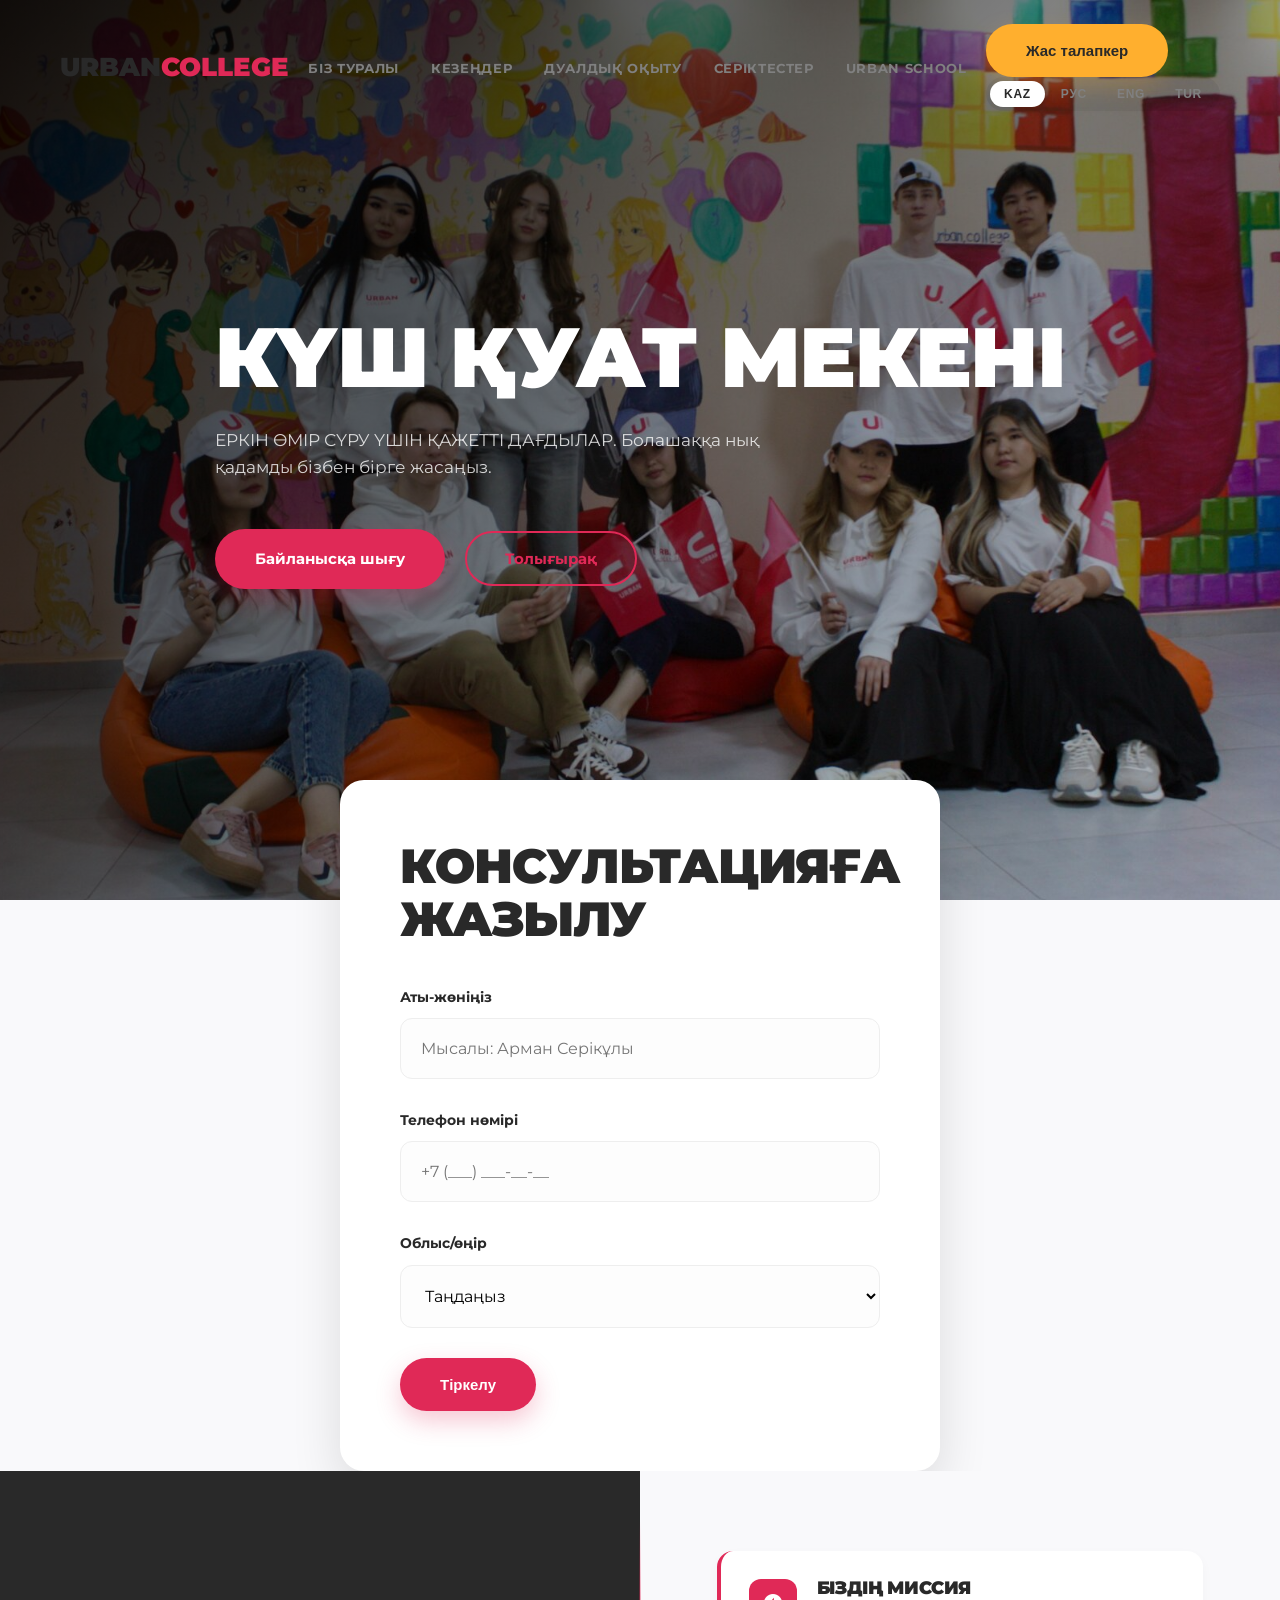
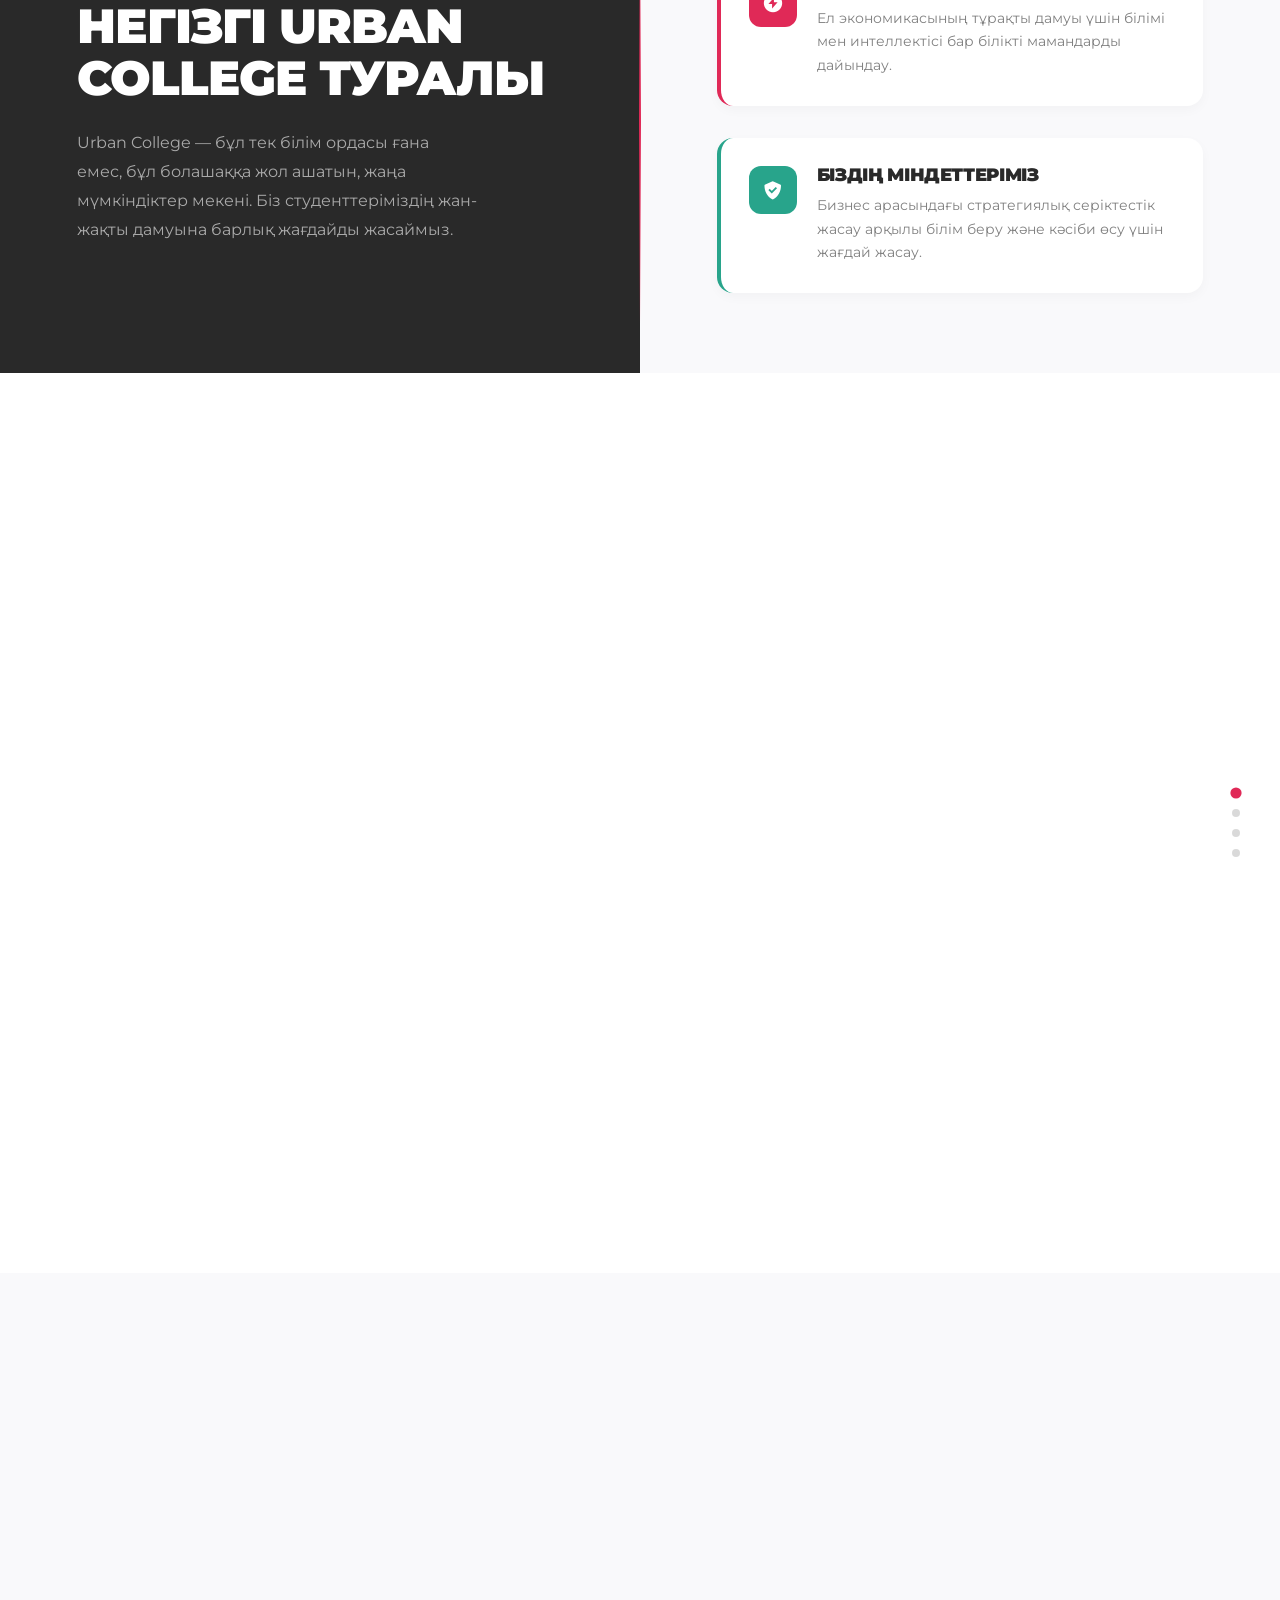
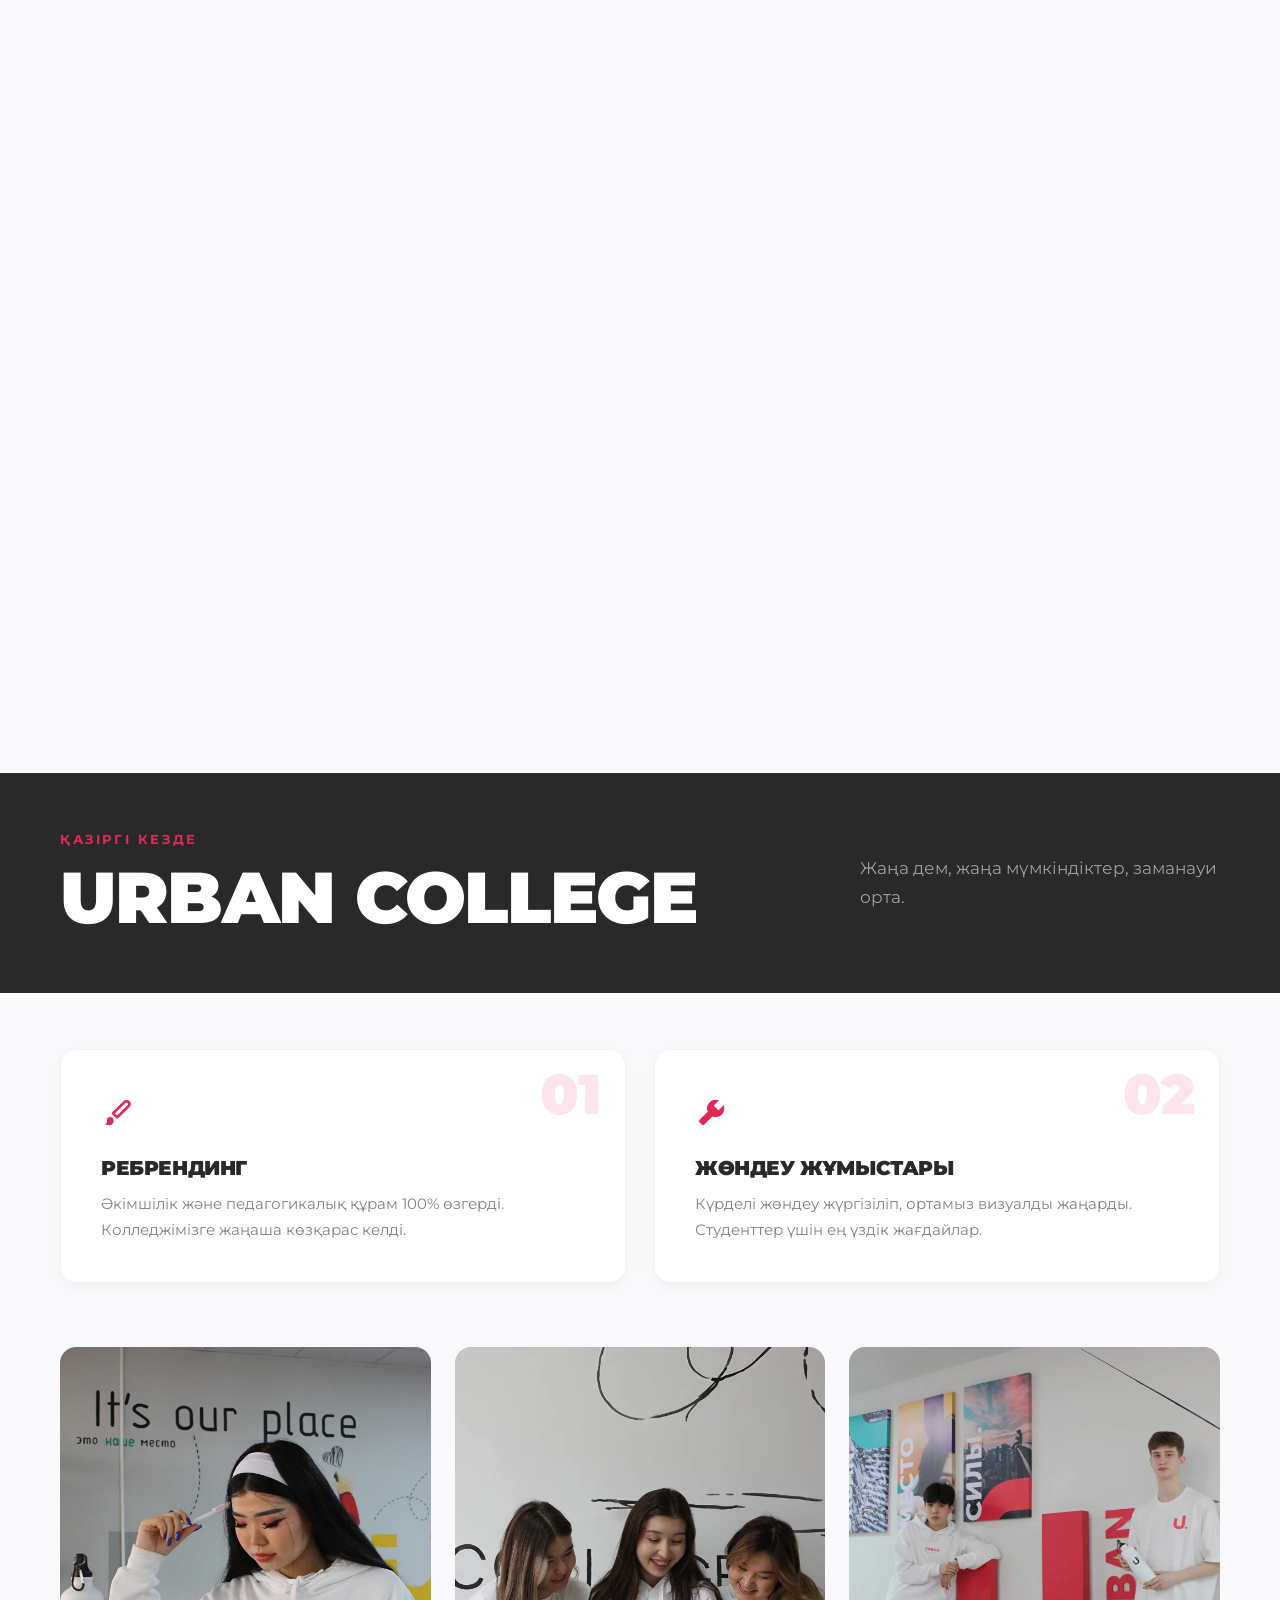
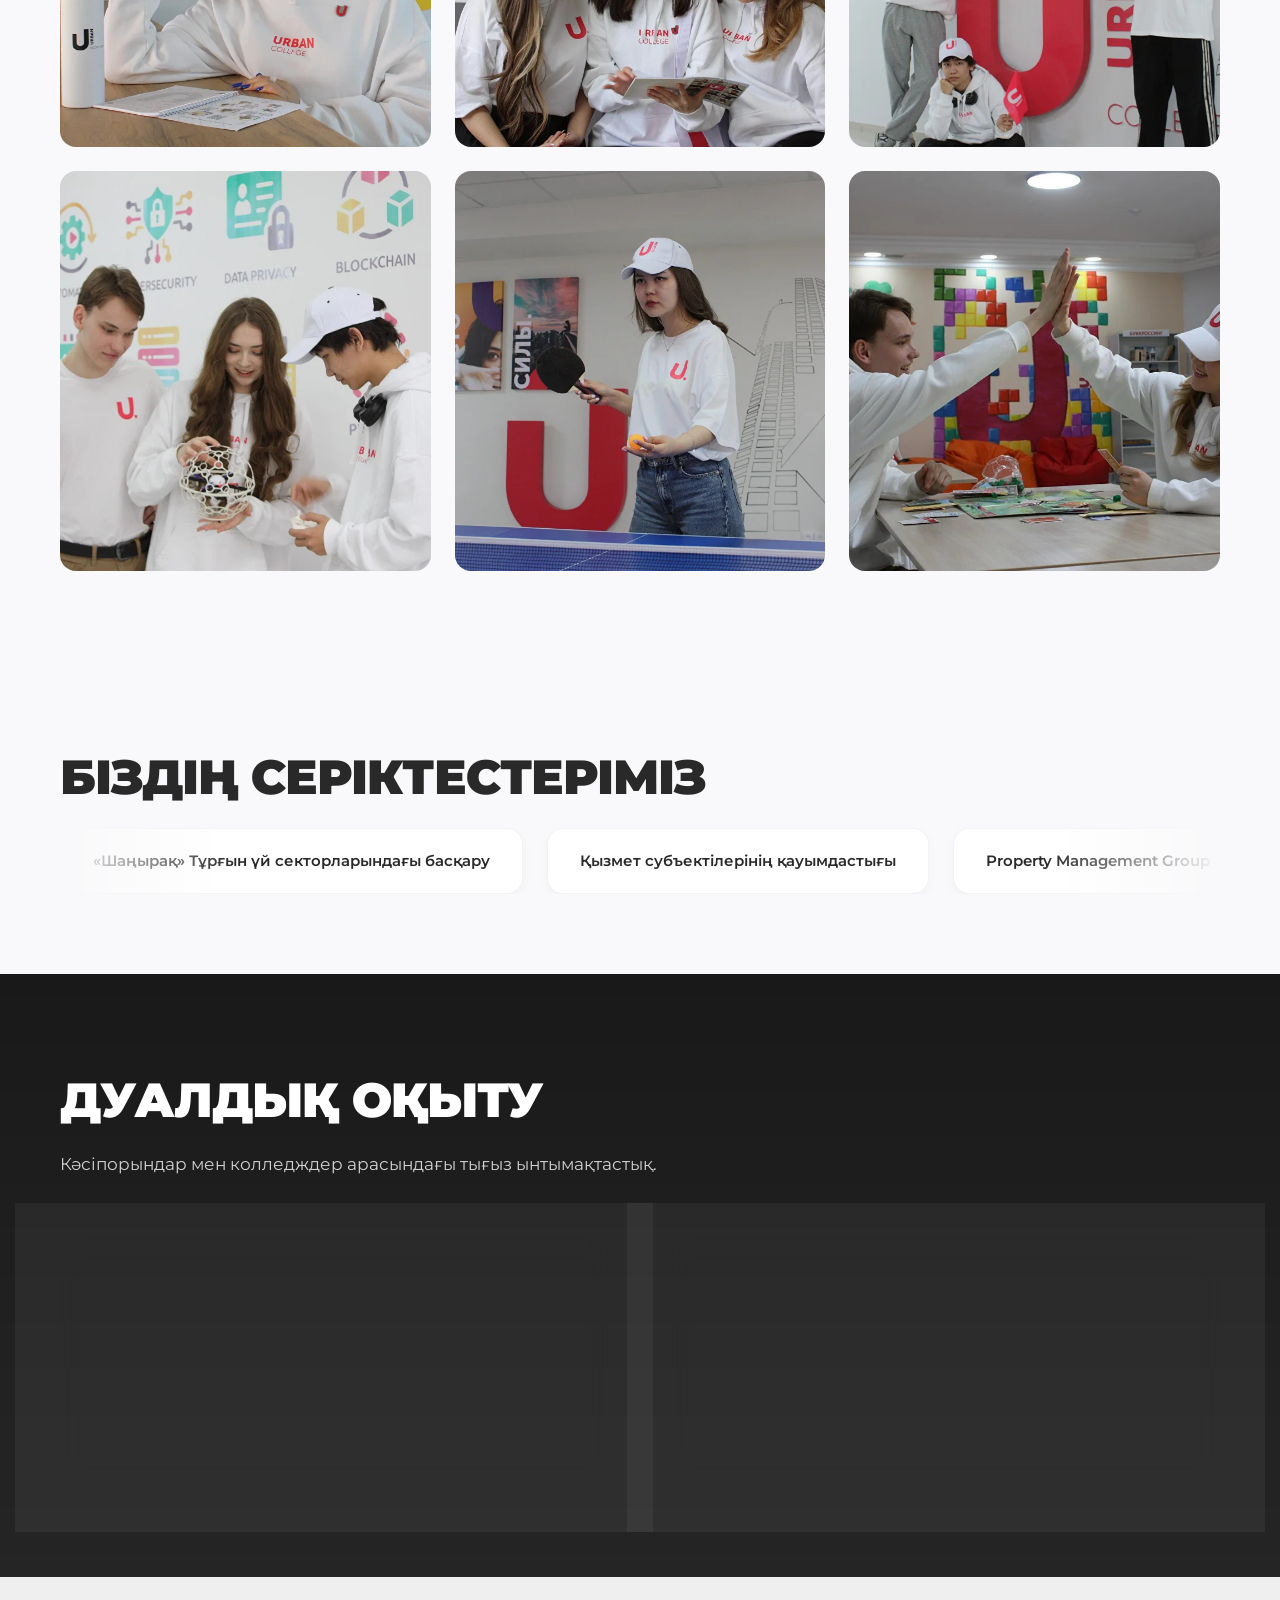
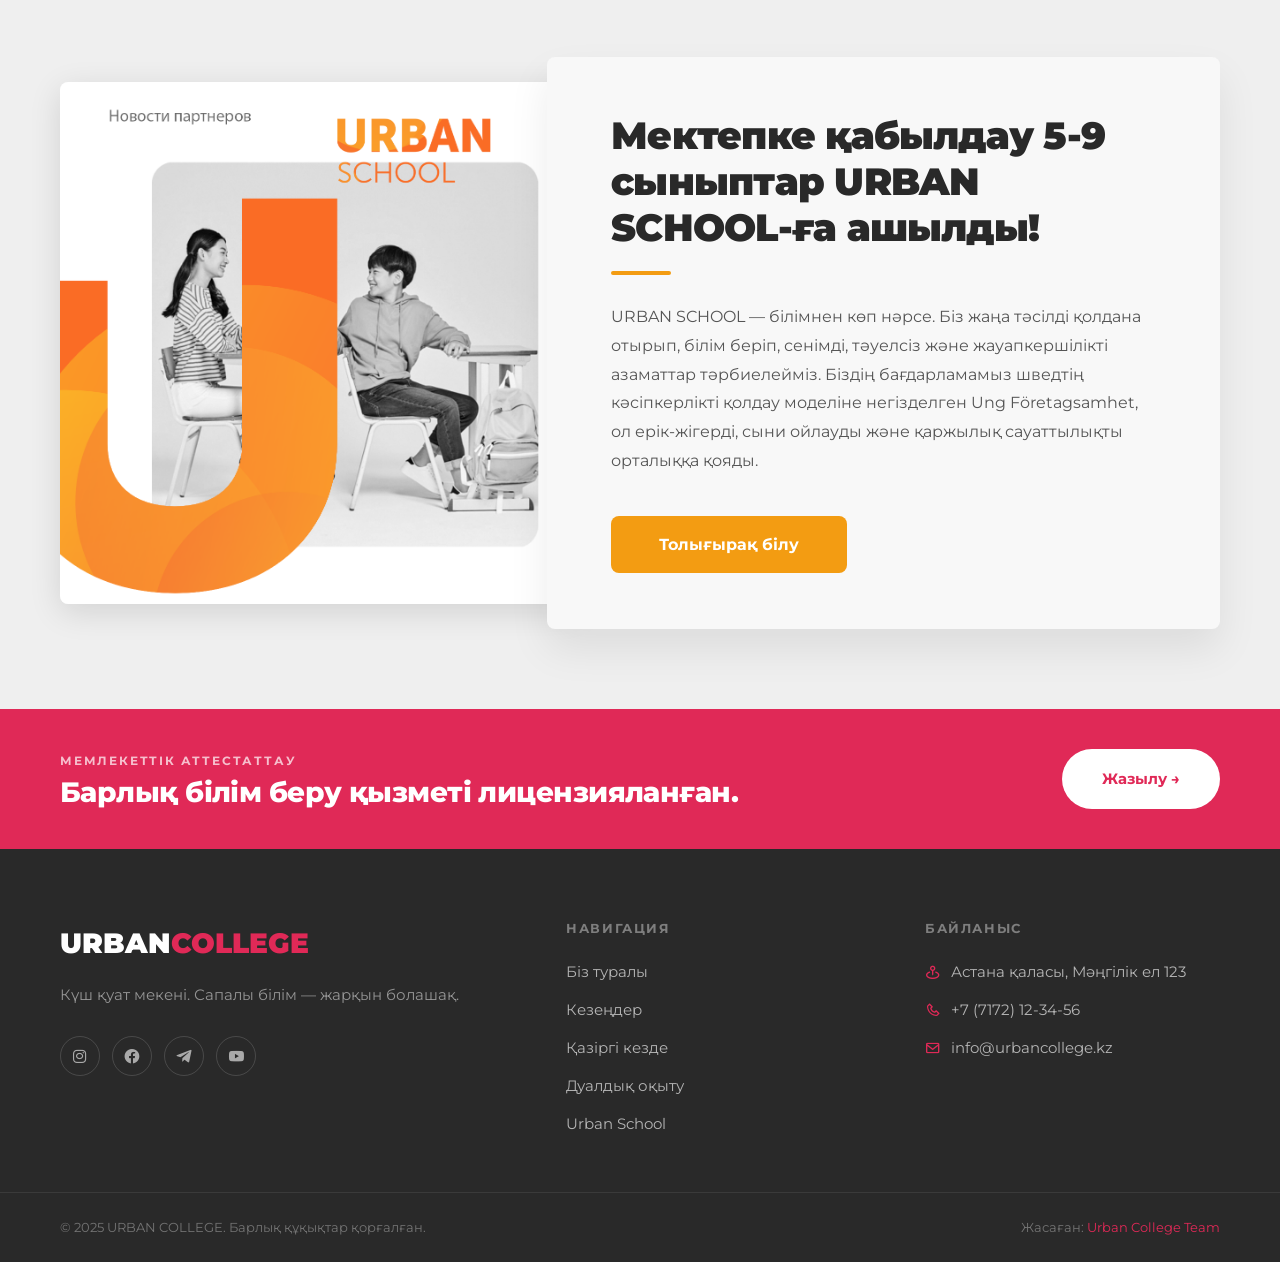
==== index.html @ 9a860857 "SEO проекта настроен" ====
<!DOCTYPE html>
<html lang="kk" prefix="og: https://ogp.me/ns#">

<head>
    <meta charset="UTF-8">
    <meta name="viewport" content="width=device-width, initial-scale=1.0">

    <!-- ═══ Primary SEO ═══ -->
    <title>Urban College Астана | Кәсіби Білім — КҮШ ҚУАТ МЕКЕНІ</title>
    <meta name="description"
        content="Urban College — Астанадағы үздік кәсіптік колледж. Дуалдық оқыту, халықаралық серіктестер, URBAN SCHOOL. Болашаққа нық қадам бізбен бірге. Тегін консультация!">
    <meta name="keywords"
        content="Urban College, Астана колледж, кәсіптік білім, дуалдық оқыту, Urban School, колледж Астана, колледж Казахстан, профессиональное образование">
    <meta name="author" content="Urban College">
    <meta name="robots" content="index, follow, max-image-preview:large, max-snippet:-1, max-video-preview:-1">
    <meta name="theme-color" content="#E12553">

    <!-- ═══ Canonical & Hreflang ═══ -->
    <link rel="canonical" href="https://www.urban.edu.kz/">
    <link rel="alternate" hreflang="kk" href="https://www.urban.edu.kz/">
    <link rel="alternate" hreflang="ru" href="https://www.urban.edu.kz/?lang=ru">
    <link rel="alternate" hreflang="en" href="https://www.urban.edu.kz/?lang=en">
    <link rel="alternate" hreflang="tr" href="https://www.urban.edu.kz/?lang=tr">
    <link rel="alternate" hreflang="x-default" href="https://www.urban.edu.kz/">

    <!-- ═══ Open Graph (Facebook, Telegram, WhatsApp) ═══ -->
    <meta property="og:type" content="website">
    <meta property="og:url" content="https://www.urban.edu.kz/">
    <meta property="og:title" content="Urban College Астана | Кәсіби Білім — КҮШ ҚУАТ МЕКЕНІ">
    <meta property="og:description"
        content="Астанадағы үздік кәсіптік колледж. Дуалдық оқыту, халықаралық серіктестер, URBAN SCHOOL. Болашаққа нық қадам бізбен бірге!">
    <meta property="og:image" content="https://www.urban.edu.kz/assets/images/og-cover.jpg">
    <meta property="og:image:width" content="1200">
    <meta property="og:image:height" content="630">
    <meta property="og:image:alt" content="Urban College — КҮШ ҚУАТ МЕКЕНІ">
    <meta property="og:locale" content="kk_KZ">
    <meta property="og:locale:alternate" content="ru_RU">
    <meta property="og:locale:alternate" content="en_US">
    <meta property="og:site_name" content="Urban College">

    <!-- ═══ Twitter Card ═══ -->
    <meta name="twitter:card" content="summary_large_image">
    <meta name="twitter:title" content="Urban College Астана | Кәсіби Білім">
    <meta name="twitter:description" content="Астанадағы үздік кәсіптік колледж. Тегін консультация!">
    <meta name="twitter:image" content="https://www.urban.edu.kz/assets/images/og-cover.jpg">

    <!-- ═══ JSON-LD Structured Data ═══ -->
    <script type="application/ld+json">
    {
      "@context": "https://schema.org",
      "@type": "CollegeOrUniversity",
      "name": "Urban College",
      "alternateName": "Урбан Колледж",
      "url": "https://www.urban.edu.kz/",
      "logo": "https://www.urban.edu.kz/assets/images/avatar_02.png",
      "image": "https://www.urban.edu.kz/assets/images/og-cover.jpg",
      "description": "Urban College — Астанадағы үздік кәсіптік колледж. Дуалдық оқыту, халықаралық серіктестер, URBAN SCHOOL бағдарламасы.",
      "foundingDate": "2005",
      "address": {
        "@type": "PostalAddress",
        "streetAddress": "Мәңгілік ел 123",
        "addressLocality": "Астана",
        "addressCountry": "KZ"
      },
      "contactPoint": {
        "@type": "ContactPoint",
        "telephone": "+7-7172-12-34-56",
        "contactType": "admissions",
        "availableLanguage": ["Kazakh", "Russian", "English"]
      },
      "sameAs": [
        "https://www.instagram.com/urbancollege",
        "https://www.facebook.com/urbancollege",
        "https://t.me/urbancollege"
      ],
      "hasOfferCatalog": {
        "@type": "OfferCatalog",
        "name": "Оқу бағдарламалары",
        "itemListElement": [
          {
            "@type": "Offer",
            "itemOffered": {
              "@type": "Course",
              "name": "Дуалдық оқыту",
              "description": "Кәсіпорындармен тікелей серіктестік арқылы кәсіби даярлық"
            }
          },
          {
            "@type": "Offer",
            "itemOffered": {
              "@type": "Course",
              "name": "URBAN SCHOOL",
              "description": "5-9 сыныптарға арналған инновациялық мектеп бағдарламасы"
            }
          }
        ]
      }
    }
    </script>

    <!-- ═══ Assets ═══ -->
    <link rel="stylesheet" href="style.css">
    <link rel="icon" type="image/png" sizes="32x32" href="assets/images/avatar_02.png">
    <link rel="apple-touch-icon" href="assets/images/avatar_02.png">
    <link href='https://unpkg.com/boxicons@2.1.4/css/boxicons.min.css' rel='stylesheet'>
</head>

<body>
    <header class="header">
        <div class="container header-container">
            <div class="logo">
                <a href="#" class="logo-text">URBAN<span>COLLEGE</span></a>
            </div>
            <nav class="nav">
                <ul class="nav-list">
                    <li><a href="#about" data-i18n="nav.about">Біз туралы</a></li>
                    <li><a href="#timeline" data-i18n="nav.timeline">Кезеңдер</a></li>
                    <li><a href="#dual" data-i18n="nav.dual">Дуалдық оқыту</a></li>
                    <li><a href="#partners" data-i18n="nav.partners">Серіктестер</a></li>
                    <li><a href="#school" data-i18n="nav.school">Urban School</a></li>
                </ul>
            </nav>
            <div class="header-actions">
                <button class="btn-yellow d-desktop" data-i18n="nav.cta">Жас талапкер</button>
                <div class="lang-pill d-desktop">
                    <button class="lang-pill-btn active">KAZ</button>
                    <button class="lang-pill-btn">РУС</button>
                    <button class="lang-pill-btn">ENG</button>
                    <button class="lang-pill-btn">TUR</button>
                </div>
                <button class="mobile-menu-btn" id="mobile-menu-btn" aria-label="Menu">
                    <i class='bx bx-menu-alt-right'></i>
                </button>
            </div>
        </div>
        <!-- Mobile Menu Overlay -->
        <div class="mobile-menu" id="mobile-menu">
            <button class="mobile-menu-close" id="mobile-menu-close">
                <i class='bx bx-x'></i>
            </button>
            <nav class="mobile-nav">
                <ul class="mobile-nav-list">
                    <li><a href="#about" data-i18n="nav.about">Біз туралы</a></li>
                    <li><a href="#timeline" data-i18n="nav.timeline">Кезеңдер</a></li>
                    <li><a href="#dual" data-i18n="nav.dual">Дуалдық оқыту</a></li>
                    <li><a href="#partners" data-i18n="nav.partners">Серіктестер</a></li>
                    <li><a href="#school" data-i18n="nav.school">Urban School</a></li>
                </ul>
            </nav>
            <div class="mobile-menu-actions">
                <button class="btn-yellow w-100" data-i18n="nav.cta">Жас талапкер</button>
                <div class="lang-pill mt-32">
                    <button class="lang-pill-btn active">KAZ</button>
                    <button class="lang-pill-btn">РУС</button>
                    <button class="lang-pill-btn">ENG</button>
                    <button class="lang-pill-btn">TUR</button>
                </div>
            </div>
        </div>
    </header>

    <main>
        <section class="hero reveal">
            <div class="container">
                <div class="hero-content">
                    <h1 data-i18n="hero.title">КҮШ ҚУАТ МЕКЕНІ</h1>
                    <p class="hero-subtitle" data-i18n="hero.subtitle">ЕРКІН ӨМІР СҮРУ ҮШІН ҚАЖЕТТІ ДАҒДЫЛАР. Болашаққа
                        нық қадамды бізбен бірге жасаңыз.</p>
                    <div class="hero-actions">
                        <a href="#form" class="btn-primary" data-i18n="hero.contact">Байланысқа шығу</a>
                        <a href="#about" class="btn-secondary" style="margin-left: 16px;"
                            data-i18n="hero.more">Толығырақ</a>
                    </div>
                </div>
            </div>
        </section>

        <section id="form" class="section lead-section reveal">
            <div class="container">
                <div class="lead-card">
                    <h2 class="text-center" style="margin-bottom: 40px;" data-i18n="form.title">Консультацияға жазылу
                    </h2>
                    <form id="lead-form">
                        <div class="form-group">
                            <label data-i18n="form.name.label">Аты-жөніңіз</label>
                            <input type="text" name="name" placeholder="Мысалы: Арман Серікұлы"
                                data-i18n-placeholder="form.name.placeholder" required>
                        </div>
                        <div class="form-group">
                            <label data-i18n="form.phone.label">Телефон нөмірі</label>
                            <input type="tel" name="phone" placeholder="+7 (___) ___-__-__" required>
                        </div>
                        <div class="form-group">
                            <label data-i18n="form.region.label">Облыс/өңір</label>
                            <select name="region" required>
                                <option value="" disabled selected data-i18n="form.region.default">Таңдаңыз</option>
                                <option value="astana">Астана</option>
                                <option value="almaty">Алматы</option>
                                <option value="shymkent">Шымкент</option>
                            </select>
                        </div>
                        <button type="submit" class="btn-primary w-100" data-i18n="form.submit">Тіркелу</button>
                    </form>
                </div>
            </div>
        </section>

        <section id="about" class="about-section reveal">
            <div class="about-grid">
                <div class="about-left">
                    <h2 data-i18n="about.title">НЕГІЗГІ URBAN COLLEGE ТУРАЛЫ</h2>
                    <p data-i18n="about.text">Urban College — бұл тек білім ордасы ғана емес, бұл болашаққа жол ашатын,
                        жаңа мүмкіндіктер мекені. Біз студенттеріміздің жан-жақты дамуына барлық жағдайды жасаймыз.</p>
                </div>
                <div class="about-right">
                    <div class="mission-item">
                        <div class="mission-icon"><i class='bx bxs-bolt-circle'></i></div>
                        <div class="mission-body">
                            <h3 data-i18n="about.mission.title">БІЗДІҢ МИССИЯ</h3>
                            <p data-i18n="about.mission.text">Ел экономикасының тұрақты дамуы үшін білімі мен
                                интеллектісі бар білікті мамандарды дайындау.</p>
                        </div>
                    </div>
                    <div class="mission-item">
                        <div class="mission-icon"><i class='bx bxs-check-shield'></i></div>
                        <div class="mission-body">
                            <h3 data-i18n="about.goals.title">БІЗДІҢ МІНДЕТТЕРІМІЗ</h3>
                            <p data-i18n="about.goals.text">Бизнес арасындағы стратегиялық серіктестік жасау арқылы
                                білім беру және кәсіби өсу үшін жағдай жасау.</p>
                        </div>
                    </div>
                </div>
            </div>
        </section>

        <!-- Sticky Scroll Timeline -->
        <section id="timeline" class="timeline-scroll-section">
            <div class="timeline-sticky-wrapper">
                <div class="timeline-sticky">
                    <!-- Progress dots -->
                    <div class="tl-dots">
                        <span class="tl-dot active" data-index="0"></span>
                        <span class="tl-dot" data-index="1"></span>
                        <span class="tl-dot" data-index="2"></span>
                        <span class="tl-dot" data-index="3"></span>
                    </div>

                    <!-- Slides -->
                    <div class="tl-slides">
                        <!-- Slide 0: Intro -->
                        <div class="tl-slide tl-slide--intro active" data-index="0">
                            <div class="tl-body">
                                <p class="tl-section-label" data-i18n="tl.label">Тарих</p>
                                <h2 class="tl-big-title" data-i18n="tl.title">МАҢЫЗДЫ КЕЗЕҢДЕР</h2>
                                <p class="tl-subtitle" data-i18n="tl.subtitle">Колледжіміздің даму жолы — нақты
                                    нәтижелер мен батыл өзгерістер тарихы.</p>
                            </div>
                        </div>

                        <!-- Slide 1: 2005 -->
                        <div class="tl-slide" data-index="1">
                            <div class="tl-icon" style="color:#FFB030; border-color:#FFB030;">
                                <i class='bx bx-flag'></i>
                            </div>
                            <div class="tl-body">
                                <div class="tl-meta">
                                    <span class="tl-year" style="color:#FFB030;">2005</span>
                                    <span class="tl-label" style="color:#FFB030;"
                                        data-i18n="tl.2005.label">БАСТАУ</span>
                                </div>
                                <h3 data-i18n="tl.2005.title">Қаржы-Экономикалық Колледждің Негізі</h3>
                                <p data-i18n="tl.2005.text">ҚАРЖЫ-ЭКОНОМИКАЛЫҚ КОЛЛЕДЖДІҢ НЕГІЗI ҚАЛАНДЫ. Еліміздің
                                    экономикалық дамуына үлес қосатын жоғары білікті мамандарды даярлауға бағытталған
                                    жаңа оқу орнының іргетасы қаланды.</p>
                            </div>
                        </div>

                        <!-- Slide 2: 2013 -->
                        <div class="tl-slide" data-index="2">
                            <div class="tl-icon" style="color:#27A38A; border-color:#27A38A;">
                                <i class='bx bx-bulb'></i>
                            </div>
                            <div class="tl-body">
                                <div class="tl-meta">
                                    <span class="tl-year" style="color:#27A38A;">2013</span>
                                    <span class="tl-label" style="color:#27A38A;"
                                        data-i18n="tl.2013.label">ҚАЛЫПТАСУ</span>
                                </div>
                                <h3 data-i18n="tl.2013.title">Инженерлік-Экономикалық Колледж</h3>
                                <p data-i18n="tl.2013.text">ИНДУСТРИЯЛАНДЫ ИНЖЕНЕРЛІК-ЭКОНОМИКАЛЫҚ КОЛЛЕДЖ. Сол уақыт
                                    аралығында экономика, ТКШ, қонақ үй бизнесі саласында біздің 1850 мамандарымыз
                                    дайындалды.</p>
                            </div>
                        </div>

                        <!-- Slide 3: 2022 -->
                        <div class="tl-slide" data-index="3">
                            <div class="tl-icon" style="color:#E12553; border-color:#E12553;">
                                <i class='bx bx-rocket'></i>
                            </div>
                            <div class="tl-body">
                                <div class="tl-meta">
                                    <span class="tl-year" style="color:#E12553;">2022</span>
                                    <span class="tl-label" style="color:#E12553;" data-i18n="tl.2022.label">ӨЗГЕРІСТЕР
                                        УАҚЫТЫ</span>
                                </div>
                                <h3 data-i18n="tl.2022.title">URBAN COLLEGE</h3>
                                <p data-i18n="tl.2022.text">КОЛЛЕДЖ АТАУЫ ЗАМАНУИ URBAN COLLEGE ДЕП АТАЛДЫ. Жаңашылдыққа
                                    жан-жақты, жаңа өмірге жақын колледж. Әрдайым өзгерістерге жақын колледж бүгінгі
                                    күні түрлену үстінде.</p>
                            </div>
                        </div>
                    </div>
                </div>
            </div>
        </section>

        <section id="now" class="now-section reveal">
            <!-- Bold Banner Header -->
            <div class="now-header">
                <div class="container">
                    <div class="now-header-inner">
                        <div>
                            <span class="now-label" data-i18n="now.label">ҚАЗІРГІ КЕЗДЕ</span>
                            <h2>URBAN COLLEGE</h2>
                        </div>
                        <p class="now-desc" data-i18n="now.desc">Жаңа дем, жаңа мүмкіндіктер, заманауи орта.</p>
                    </div>
                </div>
            </div>

            <!-- Feature Cards -->
            <div class="container">
                <div class="now-cards">
                    <div class="now-card">
                        <div class="now-card-num">01</div>
                        <div class="now-card-icon"><i class='bx bxs-paint'></i></div>
                        <h3 data-i18n="now.card1.title">Ребрендинг</h3>
                        <p data-i18n="now.card1.text">Әкімшілік және педагогикалық құрам 100% өзгерді. Колледжімізге
                            жаңаша көзқарас келді.</p>
                    </div>
                    <div class="now-card">
                        <div class="now-card-num">02</div>
                        <div class="now-card-icon"><i class='bx bxs-wrench'></i></div>
                        <h3 data-i18n="now.card2.title">Жөндеу жұмыстары</h3>
                        <p data-i18n="now.card2.text">Күрделі жөндеу жүргізіліп, ортамыз визуалды жаңарды. Студенттер
                            үшін ең үздік жағдайлар.</p>
                    </div>
                </div>

                <!-- Photo Gallery -->
                <div class="gallery-grid mt-64">
                    <div class="gallery-item reveal"><img src="assets/images/02e7dab7-0498-44d2-9.jpg.webp"
                            alt="Urban College 1"></div>
                    <div class="gallery-item reveal"><img src="assets/images/6375ad82-8ee1-4033-a.jpg.webp"
                            alt="Urban College 2"></div>
                    <div class="gallery-item reveal"><img src="assets/images/763b4616-92a1-4077-b.jpg.webp"
                            alt="Urban College 3"></div>
                    <div class="gallery-item reveal"><img src="assets/images/c6f61bfa-68ea-40f4-a.jpg.webp"
                            alt="Urban College 4"></div>
                    <div class="gallery-item reveal"><img src="assets/images/d29686c9-7fd1-4044-a.jpg.webp"
                            alt="Urban College 5"></div>
                    <div class="gallery-item reveal"><img src="assets/images/d742f0e7-ca74-4c1a-8.jpg.webp"
                            alt="Urban College 6"></div>
                </div>
            </div>
        </section>

        <!-- Partners Section -->
        <section id="partners" class="partners-section reveal">
            <div class="container">
                <h2 class="text-center mb-64" data-i18n="partners.title">БІЗДІҢ СЕРІКТЕСТЕРІМІЗ</h2>
                <div class="partners-marquee">
                    <div class="partners-track">
                        <!-- Group 1 -->
                        <div class="partner-card">«Шаңырақ» Тұрғын үй секторларындағы басқару</div>
                        <div class="partner-card">Қызмет субъектілерінің қауымдастығы</div>
                        <div class="partner-card">Property Management Group</div>
                        <div class="partner-card">BI Service басқарушы компаниясы</div>
                        <div class="partner-card">A-Service Management (Думан)</div>
                        <div class="partner-card">Ұлттық ғылыми онкологиялық орталық</div>
                        <div class="partner-card">Astana Energy Systems</div>
                        <div class="partner-card">Самұрық Холдинг 2030</div>
                        <div class="partner-card">Ramada Hotel by Wyndham</div>
                        <div class="partner-card">KAZGIG</div>
                        <div class="partner-card">Optics Networks</div>
                        <div class="partner-card">Ақмола электр торлық толық компаниясы (АЭТТ)</div>
                        <div class="partner-card">Astana электротехникалық заводы</div>
                        <div class="partner-card">Энергетиктер қауымдастығы</div>
                        <div class="partner-card">Lynks Property Management</div>
                        <div class="partner-card">Belgian Education Council</div>

                        <!-- Duplicate for seamless loop -->
                        <div class="partner-card">«Шаңырақ» Тұрғын үй секторларындағы басқару</div>
                        <div class="partner-card">Қызмет субъектілерінің қауымдастығы</div>
                        <div class="partner-card">Property Management Group</div>
                        <div class="partner-card">BI Service басқарушы компаниясы</div>
                        <div class="partner-card">A-Service Management (Думан)</div>
                        <div class="partner-card">Ұлттық ғылыми онкологиялық орталық</div>
                        <div class="partner-card">Astana Energy Systems</div>
                        <div class="partner-card">Самұрық Холдинг 2030</div>
                        <div class="partner-card">Ramada Hotel by Wyndham</div>
                        <div class="partner-card">KAZGIG</div>
                        <div class="partner-card">Optics Networks</div>
                        <div class="partner-card">Ақмола электр торлық толық компаниясы (АЭТТ)</div>
                        <div class="partner-card">Astana электротехникалық заводы</div>
                        <div class="partner-card">Энергетиктер қауымдастығы</div>
                        <div class="partner-card">Lynks Property Management</div>
                        <div class="partner-card">Belgian Education Council</div>
                    </div>
                </div>
            </div>
        </section>

        <section id="dual" class="section dual-section reveal">
            <div class="container">
                <div class="text-center">
                    <h2 style="color: #FFF;" data-i18n="dual.title">ДУАЛДЫҚ ОҚЫТУ</h2>
                    <p style="color: rgba(255,255,255,0.8); margin-bottom: 60px;" data-i18n="dual.subtitle">Кәсіпорындар
                        мен колледждер арасындағы тығыз ынтымақтастық.</p>
                </div>

                <div class="grid-2">
                    <div class="card dual-card">
                        <h3 style="color: var(--primary-red);" data-i18n="dual.card1.title">КӘСІПОРЫНДАР ҮШІН</h3>
                        <p data-i18n="dual.card1.text">Мамандарды өз қажеттілігіңізге қарай даярлау, қызметкерлерді
                            таңдау шығындарын үнемдеу мүмкіндігі.</p>
                    </div>
                    <div class="card dual-card">
                        <h3 style="color: var(--primary-red);" data-i18n="dual.card2.title">ТАЛАПКЕРЛЕР ҮШІН</h3>
                        <p data-i18n="dual.card2.text">Ерте тәуелсіздік пен ересек өмірге бейімделу. Оқу кезінде сыйақы
                            алу және жұмысқа кепілдік орналасу.</p>
                    </div>
                </div>
            </div>
        </section>


        <section id="school" class="section school-section reveal">
            <div class="container school-container">
                <div class="school-visual">
                    <img src="assets/images/banner_scool.png" alt="Urban School Banner" class="school-banner">
                </div>
                <div class="school-card">
                    <h2 data-i18n="school.title">Мектепке қабылдау 5-9 сыныптар URBAN SCHOOL-ға ашылды!</h2>
                    <div class="accent-line"></div>
                    <p data-i18n="school.text">URBAN SCHOOL — білімнен көп нәрсе. Біз жаңа тәсілді қолдана отырып, білім
                        беріп, сенімді, тәуелсіз және жауапкершілікті азаматтар тәрбиелейміз. Біздің бағдарламамыз
                        шведтің кәсіпкерлікті қолдау моделіне негізделген Ung Företagsamhet, ол ерік-жігерді, сыни
                        ойлауды және қаржылық сауаттылықты орталыққа қояды.</p>
                    <a href="https://www.urban.edu.kz/" class="btn-school mt-32" target="_blank"
                        data-i18n="school.btn">Толығырақ білу</a>
                </div>
            </div>
        </section>
    </main>

    <footer class="footer">
        <!-- Top CTA Banner -->
        <div class="footer-cta">
            <div class="container footer-cta-inner">
                <div>
                    <p class="footer-cta-label" data-i18n="footer.cta.label">Мемлекеттік аттестаттау</p>
                    <h3 data-i18n="footer.cta.title">Барлық білім беру қызметі лицензияланған.</h3>
                </div>
                <a href="#form" class="btn-primary" data-i18n="footer.cta.btn">Жазылу →</a>
            </div>
        </div>

        <!-- Main Footer Content -->
        <div class="footer-main">
            <div class="container footer-grid">
                <!-- Brand Column -->
                <div class="footer-col">
                    <div class="logo-text footer-logo">URBAN<span>COLLEGE</span></div>
                    <p class="footer-tagline" data-i18n="footer.tagline">Күш қуат мекені. Сапалы білім — жарқын болашақ.
                    </p>
                    <div class="social-links">
                        <a href="#" aria-label="Instagram"><i class='bx bxl-instagram'></i></a>
                        <a href="#" aria-label="Facebook"><i class='bx bxl-facebook-circle'></i></a>
                        <a href="#" aria-label="Telegram"><i class='bx bxl-telegram'></i></a>
                        <a href="#" aria-label="YouTube"><i class='bx bxl-youtube'></i></a>
                    </div>
                </div>

                <!-- Navigation -->
                <div class="footer-col">
                    <h4 class="footer-heading" data-i18n="footer.nav.title">Навигация</h4>
                    <ul class="footer-links">
                        <li><a href="#about" data-i18n="footer.nav.about">Біз туралы</a></li>
                        <li><a href="#timeline" data-i18n="footer.nav.timeline">Кезеңдер</a></li>
                        <li><a href="#now" data-i18n="footer.nav.now">Қазіргі кезде</a></li>
                        <li><a href="#dual" data-i18n="footer.nav.dual">Дуалдық оқыту</a></li>
                        <li><a href="#school" data-i18n="footer.nav.school">Urban School</a></li>
                    </ul>
                </div>

                <!-- Contact -->
                <div class="footer-col">
                    <h4 class="footer-heading" data-i18n="footer.contact.title">Байланыс</h4>
                    <ul class="footer-links">
                        <li><i class='bx bx-map-pin'></i> <span data-i18n="footer.address">Астана қаласы, Мәңгілік ел
                                123</span></li>
                        <li><i class='bx bx-phone'></i> +7 (7172) 12-34-56</li>
                        <li><i class='bx bx-envelope'></i> info@urbancollege.kz</li>
                    </ul>
                </div>
            </div>
        </div>

        <!-- Bottom Bar -->
        <div class="footer-bottom">
            <div class="container footer-bottom-inner">
                <p data-i18n="footer.copy">© 2025 URBAN COLLEGE. Барлық құқықтар қорғалған.</p>
                <p><span data-i18n="footer.made">Жасаған:</span> <span style="color: var(--primary-red);">Urban College
                        Team</span></p>
            </div>
        </div>
    </footer>

    <script src="main.js"></script>
    <script src="i18n.js"></script>
</body>

</html>
---- style.css ----
@import url('https://fonts.googleapis.com/css2?family=Montserrat:wght@300;400;700;900&display=swap');

:root {
    /* Premium Color Palette (HSL) */
    --primary-red: hsl(345, 75%, 52%);
    /* #E12553 */
    --primary-red-hover: hsl(345, 75%, 45%);
    --primary-black: hsl(0, 0%, 16%);
    /* #292929 */
    --surface-dark: hsl(0, 0%, 12%);
    --surface-light: hsl(240, 20%, 98%);
    /* #F9F9FB */
    --card-bg: hsl(0, 0%, 100%);

    --text-main: hsl(0, 0%, 16%);
    --text-muted: hsl(0, 0%, 50%);
    --text-light: hsl(0, 0%, 100%);

    --accent-green: hsl(168, 61%, 40%);
    --accent-yellow: hsl(37, 100%, 59%);

    /* Effects */
    --glass-bg: rgba(255, 255, 255, 0.75);
    --glass-border: rgba(255, 255, 255, 0.2);
    --shadow-sm: 0 4px 12px rgba(0, 0, 0, 0.03);
    --shadow-md: 0 10px 30px rgba(0, 0, 0, 0.08);
    --shadow-lg: 0 20px 50px rgba(0, 0, 0, 0.12);

    /* Spacing & Sizing */
    --radius-sm: 8px;
    --radius-md: 16px;
    --radius-lg: 24px;
    --container-width: 1280px;

    --space-base: 8px;
    --space-40: 40px;
    --space-64: 64px;
    --space-80: 80px;
}

/* Reset & Base */
* {
    margin: 0;
    padding: 0;
    box-sizing: border-box;
}

html {
    scroll-behavior: smooth;
    font-size: 16px;
}

body {
    font-family: 'Montserrat', sans-serif;
    color: var(--text-main);
    background-color: var(--surface-light);
    line-height: 1.6;
    overflow-x: hidden;
    -webkit-font-smoothing: antialiased;
}

/* Fluid Typography */
h1,
h2,
h3,
h4 {
    font-weight: 900;
    text-transform: uppercase;
    line-height: 1.1;
    margin-bottom: clamp(16px, 4vw, 24px);
    letter-spacing: -0.02em;
}

h1 {
    font-size: clamp(40px, 10vw, 84px);
}

h2 {
    font-size: clamp(32px, 6vw, 48px);
}

h3 {
    font-size: clamp(24px, 4vw, 32px);
}

p {
    font-size: clamp(15px, 2.5vw, 17px);
    font-weight: 400;
    color: var(--text-muted);
}

a {
    text-decoration: none;
    color: inherit;
    transition: 0.4s cubic-bezier(0.4, 0, 0.2, 1);
}

img {
    max-width: 100%;
    height: auto;
    display: block;
}

/* Layout Decorators */
.container {
    max-width: var(--container-width);
    margin: 0 auto;
    padding: 0 clamp(20px, 5vw, 60px);
}

.section {
    padding: clamp(40px, 8vw, 100px) 0;
    position: relative;
    overflow: hidden;
}

.grid-2 {
    display: grid;
    grid-template-columns: repeat(auto-fit, minmax(320px, 1fr));
    gap: clamp(32px, 5vw, 64px);
    align-items: center;
}

/* Premium Components */
.btn-primary {
    background: var(--primary-red);
    color: var(--text-light);
    padding: 18px 40px;
    border-radius: 100px;
    font-weight: 700;
    font-size: 15px;
    display: inline-flex;
    align-items: center;
    justify-content: center;
    border: none;
    cursor: pointer;
    box-shadow: 0 10px 25px rgba(225, 37, 83, 0.25);
    transition: 0.4s;
}

.btn-primary:hover {
    background: var(--primary-red-hover);
    transform: translateY(-4px) scale(1.02);
    box-shadow: 0 15px 35px rgba(225, 37, 83, 0.35);
}

.btn-yellow {
    background: var(--accent-yellow);
    color: var(--primary-black);
    padding: 18px 40px;
    border-radius: 100px;
    font-weight: 700;
    font-size: 15px;
    display: inline-flex;
    align-items: center;
    justify-content: center;
    border: none;
    cursor: pointer;
    box-shadow: 0 10px 25px rgba(255, 176, 48, 0.25);
    transition: 0.4s;
}

.btn-yellow:hover {
    transform: translateY(-4px) scale(1.02);
    box-shadow: 0 15px 35px rgba(255, 176, 48, 0.35);
    filter: brightness(1.05);
}

.btn-secondary {
    background: transparent;
    border: 2px solid var(--primary-red);
    color: var(--primary-red);
    padding: 16px 38px;
    border-radius: 100px;
    font-weight: 700;
    font-size: 15px;
    transition: 0.4s;
}

.btn-secondary:hover {
    background: var(--primary-red);
    color: var(--text-light);
    transform: translateY(-2px);
}

/* Glass Card */
.card {
    background: var(--card-bg);
    padding: 48px;
    border-radius: var(--radius-md);
    box-shadow: var(--shadow-md);
    border: 1px solid var(--glass-border);
    transition: 0.5s cubic-bezier(0.4, 0, 0.2, 1);
    height: 100%;
}

.card:hover {
    transform: translateY(-12px) rotate(1deg);
    box-shadow: var(--shadow-lg);
}

/* Navigation System */
.header {
    position: fixed;
    top: 0;
    width: 100%;
    z-index: 1000;
    transition: 0.5s cubic-bezier(0.4, 0, 0.2, 1);
    padding: 24px 0;
}

.header.scrolled {
    padding: 16px 0;
    background: var(--glass-bg);
    backdrop-filter: blur(20px);
    -webkit-backdrop-filter: blur(20px);
    box-shadow: 0 4px 30px rgba(0, 0, 0, 0.05);
    border-bottom: 1px solid var(--glass-border);
}

.header-container {
    display: flex;
    justify-content: space-between;
    align-items: center;
}

.logo-text {
    font-size: 26px;
    font-weight: 900;
    color: var(--primary-black);
}

.logo-text span {
    color: var(--primary-red);
}

.nav-list {
    display: flex;
    gap: 32px;
    list-style: none;
}

.nav-list a {
    font-size: 13px;
    font-weight: 700;
    color: var(--text-muted);
    text-transform: uppercase;
    letter-spacing: 0.05em;
}

.nav-list a:hover {
    color: var(--primary-red);
}

.mobile-menu-btn {
    display: none;
    font-size: 32px;
    background: none;
    border: none;
    cursor: pointer;
}

/* Pill Language Switcher */
.lang-pill {
    display: flex;
    align-items: center;
    background: rgba(0, 0, 0, 0.06);
    border-radius: 100px;
    padding: 4px;
    gap: 2px;
}

.lang-pill-btn {
    background: transparent;
    border: none;
    border-radius: 100px;
    padding: 6px 14px;
    font-size: 12px;
    font-weight: 700;
    letter-spacing: 0.06em;
    text-transform: uppercase;
    color: var(--text-muted);
    cursor: pointer;
    transition: all 0.25s ease;
}

.lang-pill-btn:hover {
    color: var(--primary-black);
}

.lang-pill-btn.active {
    background: #fff;
    color: var(--primary-black);
    box-shadow: 0 2px 8px rgba(0, 0, 0, 0.1);
}

/* Hero - Cinematic Look */
.hero {
    min-height: 100vh;
    display: flex;
    align-items: center;
    position: relative;
    background: url('assets/images/52f60f91-742b-4980-b.jpg') center/cover no-repeat;
    color: var(--text-light);
}

.hero::after {
    content: '';
    position: absolute;
    inset: 0;
    background: linear-gradient(135deg, rgba(0, 0, 0, 0.9) 0%, rgba(0, 0, 0, 0.4) 60%, rgba(0, 0, 0, 0.2) 100%);
}

.hero-content {
    position: relative;
    z-index: 10;
    max-width: 900px;
}

.hero-subtitle {
    color: rgba(255, 255, 255, 0.8);
    margin-bottom: 48px;
    max-width: 600px;
}

/* Lead Interaction */
.lead-section {
    margin-top: -120px;
    z-index: 20;
    padding-top: 0;
    padding-bottom: 0;
}

/* =========================================
   About Section - Premium Split Design
   ========================================= */
.about-section {
    background: var(--primary-black);
    padding: 0;
    overflow: visible;
}

.about-grid {
    display: grid;
    grid-template-columns: 1fr 1fr;
    min-height: 480px;
}

.about-left {
    padding: clamp(48px, 8vw, 100px) clamp(32px, 6vw, 80px);
    display: flex;
    flex-direction: column;
    justify-content: center;
    position: relative;
}

.about-left::after {
    content: '';
    position: absolute;
    right: -1px;
    top: 10%;
    width: 2px;
    height: 80%;
    background: linear-gradient(to bottom, transparent, var(--primary-red), transparent);
}

.about-left h2 {
    color: var(--text-light);
    font-size: clamp(28px, 4vw, 48px);
    margin-bottom: 24px;
}

.about-left p {
    color: rgba(255, 255, 255, 0.6);
    font-size: 16px;
    line-height: 1.8;
    max-width: 400px;
}

.about-right {
    background: var(--surface-light);
    padding: clamp(48px, 8vw, 80px) clamp(32px, 6vw, 80px);
    display: flex;
    flex-direction: column;
    justify-content: center;
    gap: 32px;
}

.mission-item {
    display: flex;
    gap: 20px;
    align-items: flex-start;
    padding: 28px;
    background: var(--card-bg);
    border-radius: var(--radius-md);
    box-shadow: var(--shadow-sm);
    border-left: 4px solid var(--primary-red);
    transition: 0.3s;
}

.mission-item:hover {
    transform: translateX(8px);
    box-shadow: var(--shadow-md);
    border-left-color: var(--accent-yellow);
}

.mission-item:last-child {
    border-left-color: var(--accent-green);
}

.mission-item:last-child:hover {
    border-left-color: var(--primary-red);
}

.mission-icon {
    width: 48px;
    height: 48px;
    border-radius: 12px;
    background: var(--primary-red);
    display: flex;
    align-items: center;
    justify-content: center;
    font-size: 22px;
    color: white;
    flex-shrink: 0;
}

.mission-item:last-child .mission-icon {
    background: var(--accent-green);
}

.mission-body h3 {
    font-size: 18px;
    margin-bottom: 8px;
    color: var(--primary-black);
}

.mission-body p {
    font-size: 14px;
    color: var(--text-muted);
    line-height: 1.7;
    margin: 0;
}

@media (max-width: 768px) {
    .about-grid {
        grid-template-columns: 1fr;
    }

    .about-left::after {
        display: none;
    }
}

/* =========================================
   Urban School Section - Full Layout
   ========================================= */
.school-section {
    background: #EFEFEF;
    padding: 80px 0;
}

.school-container {
    display: flex;
    flex-direction: row;
    align-items: center;
    gap: 0;
}

.school-visual {
    flex: 0 0 45%;
    max-width: 45%;
    position: relative;
    z-index: 1;
}

.school-banner {
    width: 100%;
    display: block;
    border-radius: var(--radius-sm);
    box-shadow: 0 8px 32px rgba(0, 0, 0, 0.12);
}

.school-card {
    flex: 0 0 58%;
    max-width: 58%;
    background: #F8F8F8;
    padding: 56px 64px;
    margin-left: -3%;
    position: relative;
    z-index: 10;
    border-radius: var(--radius-sm);
    box-shadow: 0 20px 40px rgba(0, 0, 0, 0.08);
}

.school-card h2 {
    color: var(--primary-black);
    font-size: clamp(26px, 3vw, 40px);
    line-height: 1.2;
    margin-bottom: 20px;
    font-weight: 900;
    text-transform: none;
}

.accent-line {
    width: 60px;
    height: 4px;
    background: #F39C12;
    margin-bottom: 28px;
    border-radius: 2px;
}

.school-card p {
    color: #555;
    font-size: 16px;
    line-height: 1.8;
    margin-bottom: 0;
}

.btn-school {
    display: inline-block;
    background: #F39C12;
    color: #fff;
    font-weight: 700;
    font-size: 16px;
    padding: 16px 48px;
    border-radius: 8px;
    margin-top: 40px;
    transition: background 0.3s, transform 0.2s, box-shadow 0.3s;
    text-decoration: none;
}

.btn-school:hover {
    background: #E67E22;
    transform: translateY(-3px);
    box-shadow: 0 10px 24px rgba(230, 126, 34, 0.35);
}

@media (max-width: 900px) {
    .school-container {
        flex-direction: column;
    }

    .school-visual,
    .school-card {
        flex: 0 0 100%;
        max-width: 100%;
        margin-left: 0;
    }

    .school-card {
        padding: 40px 32px;
        margin-top: -20px;
    }
}

.lead-card {
    max-width: 600px;
    margin: 0 auto;
    background: var(--card-bg);
    border-radius: var(--radius-lg);
    padding: 60px;
    box-shadow: var(--shadow-lg);
}

.form-group {
    margin-bottom: 30px;
    position: relative;
}

.form-group label {
    display: block;
    font-size: 14px;
    font-weight: 700;
    margin-bottom: 10px;
    color: var(--primary-black);
}

.form-group input,
.form-group select {
    width: 100%;
    padding: 20px;
    border: 1.5px solid #eee;
    border-radius: 12px;
    font-family: inherit;
    font-size: 16px;
    transition: 0.3s;
    background: #fdfdfd;
}

.form-group input:focus {
    border-color: var(--primary-red);
    outline: none;
    box-shadow: 0 0 0 4px rgba(225, 37, 83, 0.1);
}

/* =========================================
   Sticky Scroll Timeline
   ========================================= */
.timeline-scroll-section {
    background: var(--surface-light);
}

.timeline-intro {
    padding: clamp(60px, 10vw, 120px) 0 40px;
    max-width: 600px;
}

.timeline-intro h2 {
    margin-bottom: 16px;
}

.timeline-intro p {
    color: var(--text-muted);
    font-size: 17px;
}

/* Tall wrapper — creates the scroll room — 100vh per slide × 4 */
.timeline-sticky-wrapper {
    height: 400vh;
    position: relative;
}

/* Sticks to viewport while user scrolls through the wrapper */
.timeline-sticky {
    position: sticky;
    top: 0;
    height: 100vh;
    display: flex;
    align-items: center;
    justify-content: center;
    overflow: hidden;
    background: #fff;
}

/* Container for all slides */
.tl-slides {
    position: relative;
    width: 100%;
    max-width: 900px;
    margin: 0 auto;
    padding: 0 clamp(32px, 6vw, 100px);
}

/* Individual slide */
.tl-slide {
    position: absolute;
    top: 50%;
    left: 0;
    right: 0;
    transform: translateY(-50%) translateX(80px);
    opacity: 0;
    pointer-events: none;
    transition: opacity 0.6s cubic-bezier(0.4, 0, 0.2, 1),
        transform 0.6s cubic-bezier(0.4, 0, 0.2, 1);
    display: flex;
    flex-direction: column;
    align-items: center;
    text-align: center;
    gap: 32px;
}

.tl-slide.active {
    opacity: 1;
    transform: translateY(-50%) translateX(0);
    pointer-events: auto;
}

.tl-slide.exit {
    opacity: 0;
    transform: translateY(-50%) translateX(-80px);
}

/* Icon circle */
.tl-icon {
    width: 120px;
    height: 120px;
    border-radius: 50%;
    border: 3px solid currentColor;
    display: flex;
    align-items: center;
    justify-content: center;
    font-size: 52px;
    flex-shrink: 0;
    background: rgba(0, 0, 0, 0.03);
    transition: transform 0.4s;
}

.tl-slide.active .tl-icon {
    animation: iconEntrance 0.5s 0.3s cubic-bezier(0.34, 1.56, 0.64, 1) both;
}

@keyframes iconEntrance {
    from {
        transform: scale(0.5);
        opacity: 0;
    }

    to {
        transform: scale(1);
        opacity: 1;
    }
}

/* Text content */
.tl-body {
    color: var(--primary-black);
}

.tl-meta {
    display: flex;
    align-items: baseline;
    justify-content: center;
    gap: 16px;
    margin-bottom: 16px;
}

.tl-year {
    font-size: clamp(40px, 8vw, 80px);
    font-weight: 900;
    color: rgba(0, 0, 0, 0.06);
    line-height: 1;
    font-family: 'Montserrat', sans-serif;
}

.tl-label {
    font-size: 13px;
    font-weight: 700;
    letter-spacing: 0.15em;
    text-transform: uppercase;
}

.tl-body h3 {
    font-size: clamp(24px, 4vw, 40px);
    color: var(--primary-black);
    margin-bottom: 16px;
    text-transform: none;
}

.tl-body p {
    color: var(--text-muted);
    font-size: 16px;
    line-height: 1.8;
    max-width: 500px;
    margin: 0 auto;
}

/* Intro slide specific styles */
.tl-slide--intro {
    flex-direction: column;
    align-items: center;
    text-align: center;
}

.tl-slide--intro .tl-body {
    width: 100%;
}

.tl-section-label {
    font-size: 12px;
    font-weight: 700;
    letter-spacing: 0.2em;
    text-transform: uppercase;
    color: var(--primary-red);
    margin-bottom: 16px;
    max-width: none;
}

.tl-big-title {
    font-size: clamp(40px, 8vw, 80px);
    color: var(--primary-black);
    margin-bottom: 20px;
    line-height: 1.05;
    letter-spacing: -0.02em;
}

.tl-subtitle {
    color: var(--text-muted);
    font-size: clamp(16px, 2vw, 20px);
    line-height: 1.7;
    max-width: 520px;
    margin: 0 auto 48px;
}




/* Progress dots on right side */
.tl-dots {
    position: absolute;
    right: 40px;
    top: 50%;
    transform: translateY(-50%);
    display: flex;
    flex-direction: column;
    gap: 12px;
    z-index: 10;
}

.tl-dot {
    width: 8px;
    height: 8px;
    border-radius: 50%;
    background: rgba(0, 0, 0, 0.15);
    cursor: pointer;
    transition: 0.3s;
}

.tl-dot.active {
    background: var(--primary-red);
    transform: scale(1.4);
}



.font-muted {
    font-size: 14px;
    color: var(--text-muted);
}

@media (max-width: 768px) {
    .tl-slide {
        flex-direction: column;
        text-align: center;
        gap: 24px;
    }

    .tl-dots {
        right: 16px;
    }

    .tl-body p {
        max-width: 100%;
    }

    .timeline-sticky-wrapper {
        height: 500vh;
    }
}


.mt-40 {
    margin-top: var(--space-40);
}

.mt-64 {
    margin-top: var(--space-64);
}

.mt-80 {
    margin-top: var(--space-80);
}

.mb-40 {
    margin-bottom: var(--space-40);
}

/* =========================================
   Now Section - Bold Unique Design
   ========================================= */
.now-section {
    padding-bottom: clamp(48px, 8vw, 100px);
}

.now-header {
    background: var(--primary-black);
    padding: 56px 0;
    margin-bottom: 56px;
}

.now-header-inner {
    display: flex;
    align-items: center;
    justify-content: space-between;
    gap: 40px;
    flex-wrap: wrap;
}

.now-label {
    display: block;
    font-size: 13px;
    font-weight: 700;
    letter-spacing: 0.2em;
    text-transform: uppercase;
    color: var(--primary-red);
    margin-bottom: 8px;
}

.now-header h2 {
    color: var(--text-light);
    margin: 0;
    font-size: clamp(36px, 6vw, 72px);
}

.now-desc {
    color: rgba(255, 255, 255, 0.55);
    font-size: 17px;
    max-width: 360px;
    margin: 0;
    line-height: 1.7;
}

.now-cards {
    display: grid;
    grid-template-columns: 1fr 1fr;
    gap: 28px;
    margin-bottom: 0;
}

.now-card {
    background: var(--card-bg);
    border-radius: var(--radius-md);
    padding: 40px;
    box-shadow: var(--shadow-sm);
    border: 1px solid rgba(0, 0, 0, 0.05);
    position: relative;
    overflow: hidden;
    transition: 0.3s;
}

.now-card:hover {
    transform: translateY(-6px);
    box-shadow: var(--shadow-md);
}

.now-card::before {
    content: '';
    position: absolute;
    bottom: 0;
    left: 0;
    width: 100%;
    height: 4px;
    background: var(--primary-red);
    transform: scaleX(0);
    transform-origin: left;
    transition: 0.4s;
}

.now-card:hover::before {
    transform: scaleX(1);
}

.now-card-num {
    font-size: 56px;
    font-weight: 900;
    color: rgba(225, 37, 83, 0.12);
    line-height: 1;
    position: absolute;
    top: 16px;
    right: 24px;
    font-family: 'Montserrat', sans-serif;
}

.now-card-icon {
    font-size: 32px;
    color: var(--primary-red);
    margin-bottom: 16px;
    display: inline-block;
}

.now-card h3 {
    font-size: 20px;
    margin-bottom: 12px;
    color: var(--primary-black);
}

.now-card p {
    font-size: 15px;
    color: var(--text-muted);
    line-height: 1.7;
    margin: 0;
}

@media (max-width: 640px) {
    .now-cards {
        grid-template-columns: 1fr;
    }

    .now-header-inner {
        flex-direction: column;
        align-items: flex-start;
    }
}

/* Gallery - Minimal Grid */
.gallery-grid {
    display: grid;
    grid-template-columns: repeat(auto-fill, minmax(360px, 1fr));
    gap: 24px;
}

.gallery-item {
    position: relative;
    border-radius: var(--radius-md);
    overflow: hidden;
    height: 400px;
}

.gallery-item img {
    width: 100%;
    height: 100%;
    object-fit: cover;
    transition: 0.8s;
}

.gallery-item:hover img {
    transform: scale(1.1);
}

/* Dual Education - Deep Immersion */
.dual-section {
    background: linear-gradient(rgba(0, 0, 0, 0.9), rgba(0, 0, 0, 0.85)), url('https://images.unsplash.com/photo-1581092160562-40aa08e78837?auto=format&fit=crop&q=80&w=2600') fixed center/cover;
    color: var(--text-light);
}

.dual-card {
    background: rgba(255, 255, 255, 0.05);
    border: 1px solid rgba(255, 255, 255, 0.1);
    backdrop-filter: blur(10px);
    color: var(--text-light);
}

.dual-card p {
    color: rgba(255, 255, 255, 0.7);
}

/* Partners - Infinite Marquee */
.partners-section {
    padding: var(--space-80) 0;
    overflow: hidden;
    background: var(--surface-light);
}

.partners-marquee {
    width: 100%;
    mask-image: linear-gradient(to right, transparent, black 15%, black 85%, transparent);
    -webkit-mask-image: linear-gradient(to right, transparent, black 15%, black 85%, transparent);
}

.partners-track {
    display: flex;
    width: max-content;
    gap: 24px;
    animation: marquee 60s linear infinite;
}

.partners-track:hover {
    animation-play-state: paused;
}

.partner-card {
    background: var(--card-bg);
    padding: 20px 32px;
    border-radius: var(--radius-md);
    border: 1px solid rgba(0, 0, 0, 0.05);
    box-shadow: var(--shadow-sm);
    white-space: nowrap;
    font-size: 15px;
    font-weight: 600;
    color: var(--text-main);
    display: flex;
    align-items: center;
    justify-content: center;
    transition: all 0.3s ease;
}

.partner-card:hover {
    border-color: var(--primary-red);
    color: var(--primary-red);
    transform: translateY(-2px);
    box-shadow: var(--shadow-md);
}

@keyframes marquee {
    from {
        transform: translateX(0);
    }

    to {
        transform: translateX(calc(-50% - 12px));
    }
}

/* Response adjustments for marquee */
@media (max-width: 768px) {
    .partners-track {
        gap: 16px;
        animation-duration: 40s;
    }

    .partner-card {
        padding: 16px 24px;
        font-size: 14px;
    }
}

/* Unified Mobile Overlays */
.mobile-menu {
    position: fixed;
    inset: 0;
    background: var(--surface-dark);
    z-index: 2000;
    padding: 100px 40px;
    transform: translateX(100%);
    transition: 0.6s cubic-bezier(0.4, 0, 0.2, 1);
}

.mobile-menu.active {
    transform: translateX(0);
}

.mobile-menu-close {
    position: absolute;
    top: 32px;
    right: 32px;
    width: 48px;
    height: 48px;
    border-radius: 50%;
    background: rgba(255, 255, 255, 0.1);
    border: 1px solid rgba(255, 255, 255, 0.15);
    display: flex;
    align-items: center;
    justify-content: center;
    cursor: pointer;
    transition: all 0.3s ease;
    color: var(--text-light);
    font-size: 22px;
    backdrop-filter: blur(8px);
}

.mobile-menu-close:hover {
    background: rgba(255, 255, 255, 0.2);
    transform: rotate(90deg);
}

/* Dark-mode lang pill inside mobile menu */
.mobile-menu .lang-pill {
    background: rgba(255, 255, 255, 0.08);
    border: 1px solid rgba(255, 255, 255, 0.1);
    width: fit-content;
}

.mobile-menu .lang-pill-btn {
    color: rgba(255, 255, 255, 0.5);
}

.mobile-menu .lang-pill-btn:hover {
    color: #fff;
}

.mobile-menu .lang-pill-btn.active {
    background: rgba(255, 255, 255, 0.15);
    color: #fff;
    box-shadow: 0 2px 8px rgba(0, 0, 0, 0.3);
}

.mobile-nav-list {
    list-style: none;
}

.mobile-nav-list li {
    margin-bottom: 32px;
}

.mobile-nav-list a {
    font-size: 32px;
    font-weight: 900;
    color: var(--text-light);
}

/* Animation Classes */
.reveal {
    opacity: 0;
    transform: translateY(40px);
    transition: 1s cubic-bezier(0.16, 1, 0.3, 1);
}

.reveal.active {
    opacity: 1;
    transform: translateY(0);
}

/* Responsiveness Deep Scan */
@media (max-width: 1024px) {

    .nav-list,
    .d-desktop {
        display: none;
    }

    .mobile-menu-btn {
        display: block;
    }

    .hero {
        text-align: center;
    }
}

@media (max-width: 768px) {
    .section {
        padding: 80px 0;
    }

    .lead-section {
        margin-top: -60px;
    }

    .lead-card {
        padding: 32px;
    }

    .timeline {
        padding-left: 30px;
    }

    .timeline-dot {
        left: -38px;
    }

    .gallery-grid {
        grid-template-columns: 1fr;
    }
}

/* =========================================
   Footer - Premium Dark Design
   ========================================= */
.footer {
    background: var(--primary-black);
    color: var(--text-light);
}

/* CTA Band */
.footer-cta {
    background: var(--primary-red);
    padding: 40px 0;
}

.footer-cta-inner {
    display: flex;
    align-items: center;
    justify-content: space-between;
    gap: 32px;
    flex-wrap: wrap;
}

.footer-cta-label {
    font-size: 12px;
    font-weight: 700;
    letter-spacing: 0.15em;
    text-transform: uppercase;
    color: rgba(255, 255, 255, 0.7);
    margin: 0 0 6px;
}

.footer-cta h3 {
    color: #fff;
    font-size: clamp(18px, 3vw, 28px);
    text-transform: none;
    margin: 0;
    font-weight: 800;
}

.footer-cta .btn-primary {
    background: #fff;
    color: var(--primary-red);
    box-shadow: none;
    flex-shrink: 0;
}

.footer-cta .btn-primary:hover {
    background: rgba(255, 255, 255, 0.9);
}

/* Main Content */
.footer-main {
    padding: 72px 0 56px;
}

.footer-grid {
    display: grid;
    grid-template-columns: 1.5fr 1fr 1fr;
    gap: clamp(32px, 5vw, 80px);
}

.footer-logo {
    font-size: 28px;
    color: #fff !important;
    margin-bottom: 16px;
    display: block;
}

.footer-tagline {
    color: rgba(255, 255, 255, 0.5);
    font-size: 15px;
    line-height: 1.7;
    margin-bottom: 28px;
}

.social-links {
    display: flex;
    gap: 12px;
}

.social-links a {
    width: 40px;
    height: 40px;
    border-radius: 50%;
    border: 1px solid rgba(255, 255, 255, 0.15);
    display: flex;
    align-items: center;
    justify-content: center;
    font-size: 18px;
    color: rgba(255, 255, 255, 0.6);
    transition: 0.3s;
}

.social-links a:hover {
    background: var(--primary-red);
    border-color: var(--primary-red);
    color: #fff;
    transform: translateY(-3px);
}

.footer-heading {
    font-size: 13px;
    font-weight: 700;
    letter-spacing: 0.12em;
    text-transform: uppercase;
    color: rgba(255, 255, 255, 0.4);
    margin-bottom: 24px;
}

.footer-links {
    list-style: none;
    display: flex;
    flex-direction: column;
    gap: 14px;
}

.footer-links li,
.footer-links a {
    color: rgba(255, 255, 255, 0.65);
    font-size: 15px;
    display: flex;
    align-items: center;
    gap: 10px;
    transition: 0.3s;
}

.footer-links a:hover {
    color: #fff;
    padding-left: 4px;
}

.footer-links i {
    color: var(--primary-red);
    font-size: 16px;
    flex-shrink: 0;
}

/* Bottom Bar */
.footer-bottom {
    border-top: 1px solid rgba(255, 255, 255, 0.08);
    padding: 24px 0;
}

.footer-bottom-inner {
    display: flex;
    justify-content: space-between;
    align-items: center;
    gap: 16px;
    flex-wrap: wrap;
}

.footer-bottom p {
    font-size: 13px;
    color: rgba(255, 255, 255, 0.35);
    margin: 0;
}

@media (max-width: 768px) {
    .footer-grid {
        grid-template-columns: 1fr;
    }

    .footer-cta-inner {
        flex-direction: column;
        align-items: flex-start;
    }

    .footer-bottom-inner {
        flex-direction: column;
        text-align: center;
    }
}
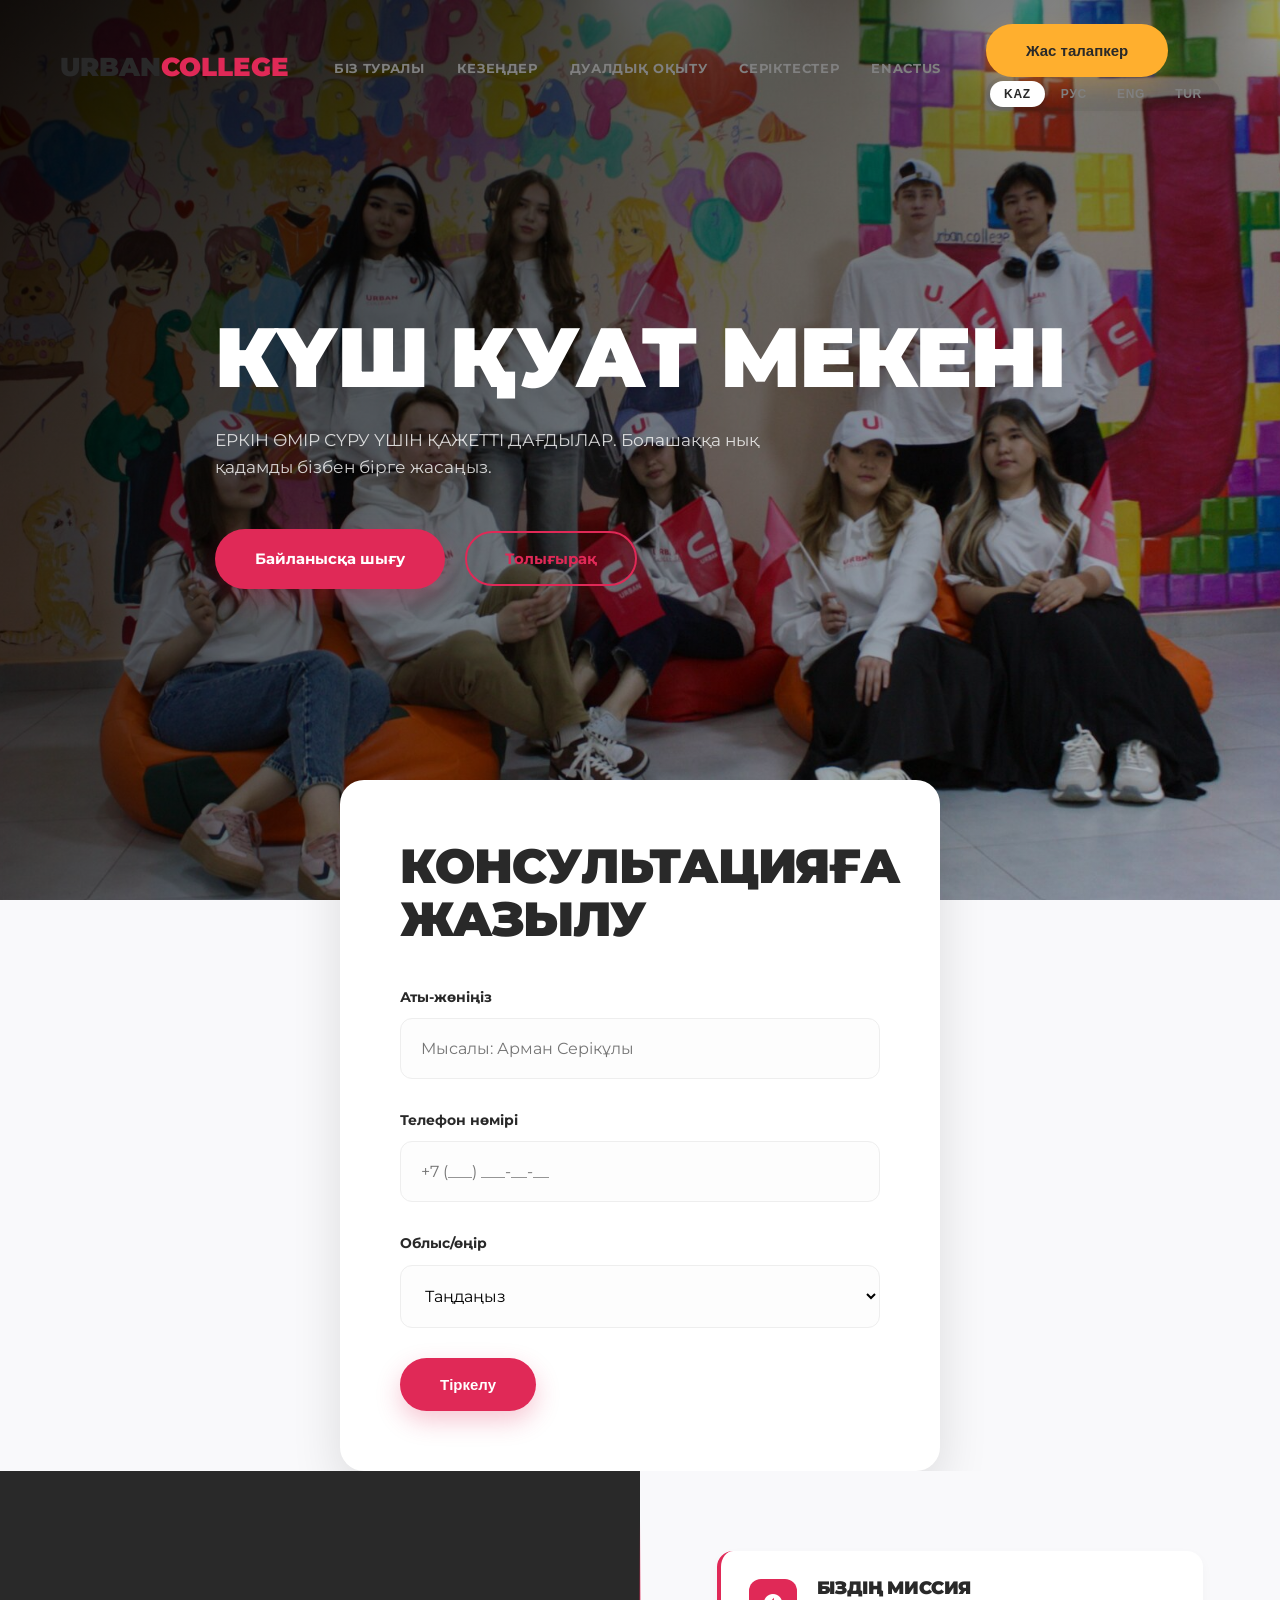
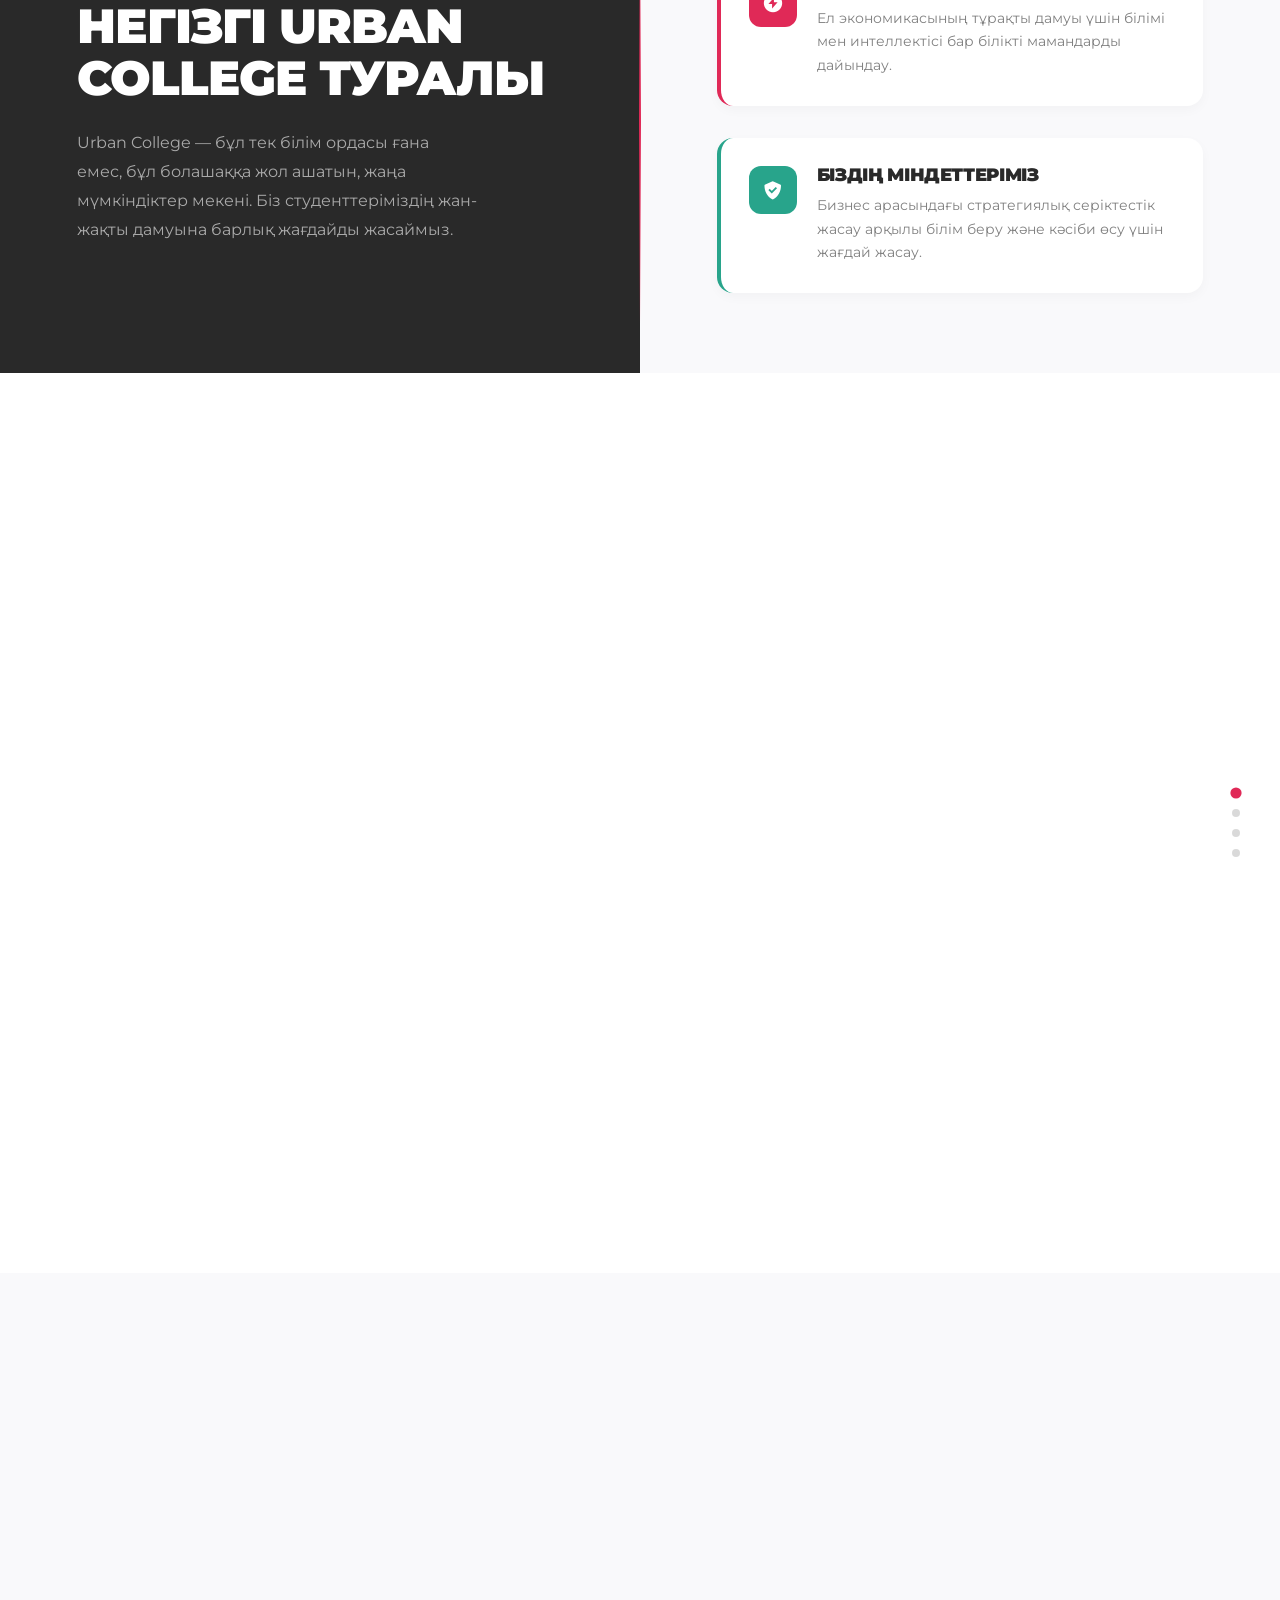
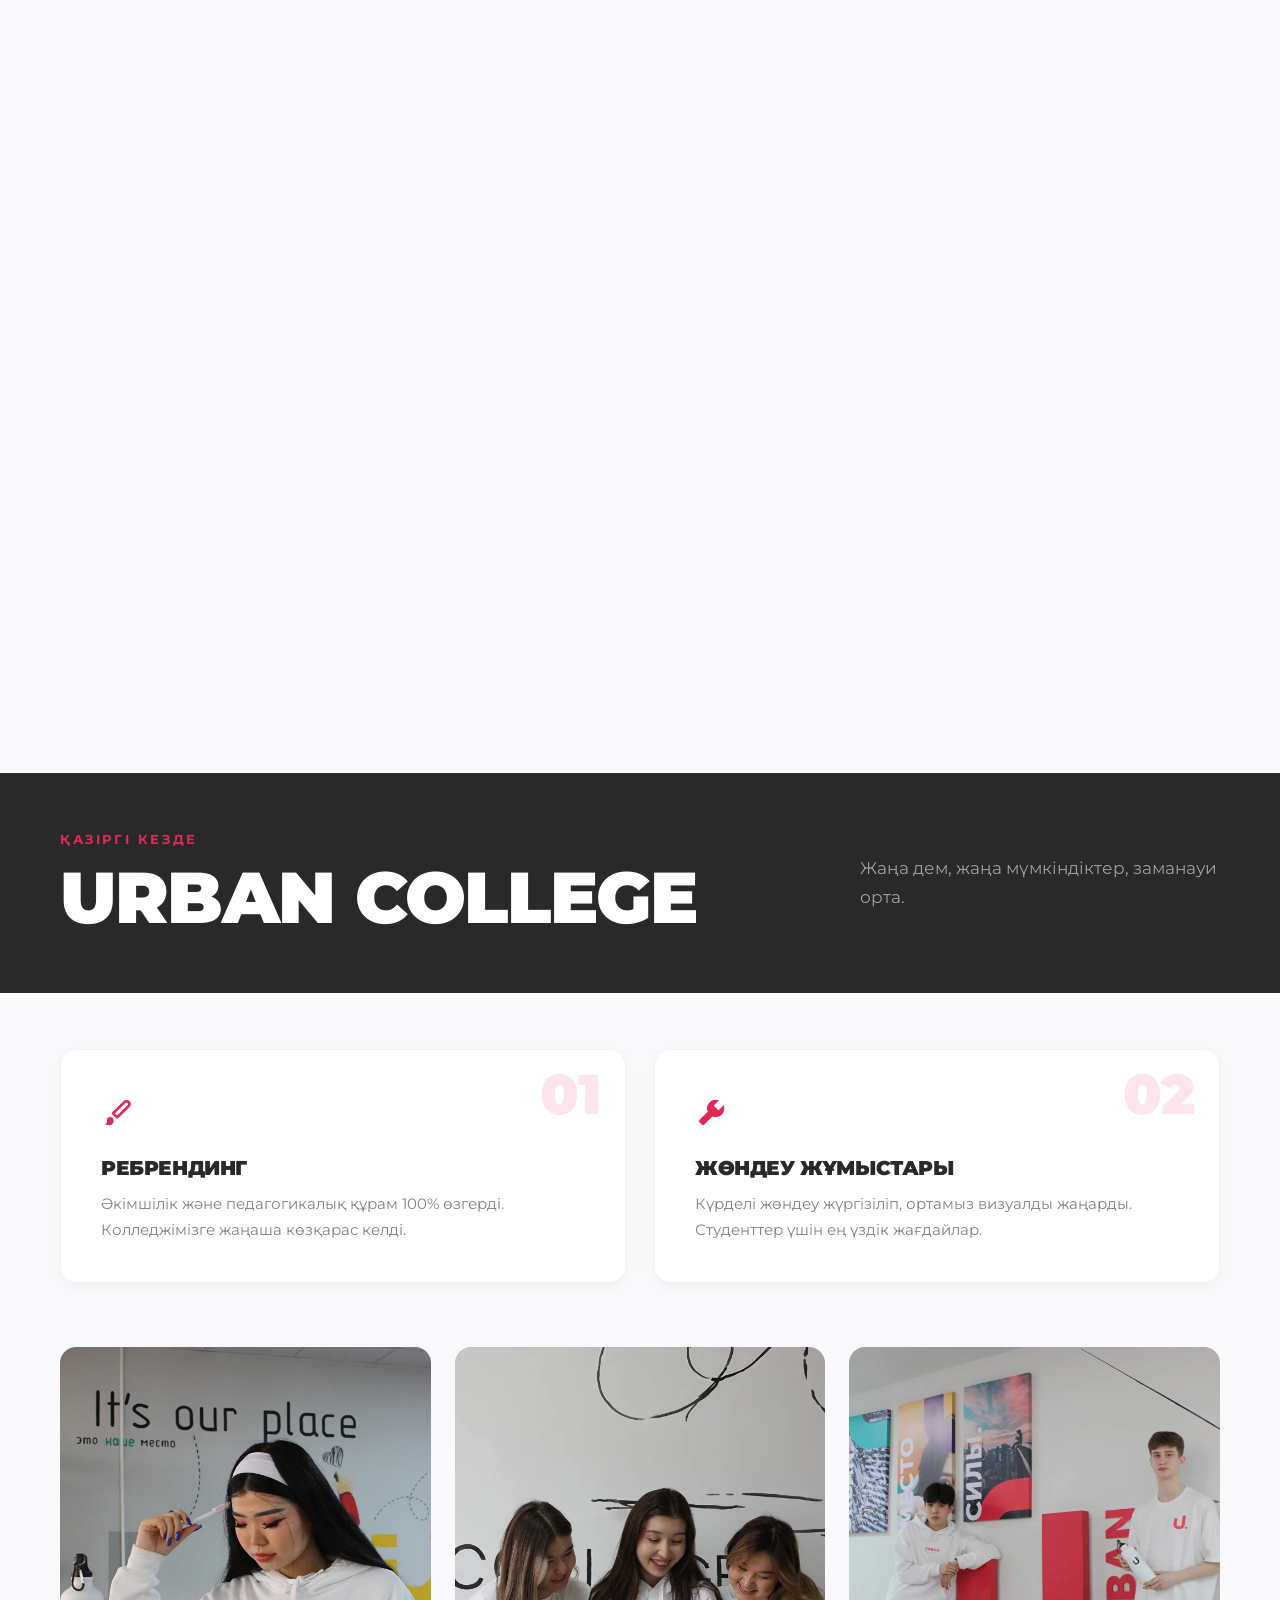
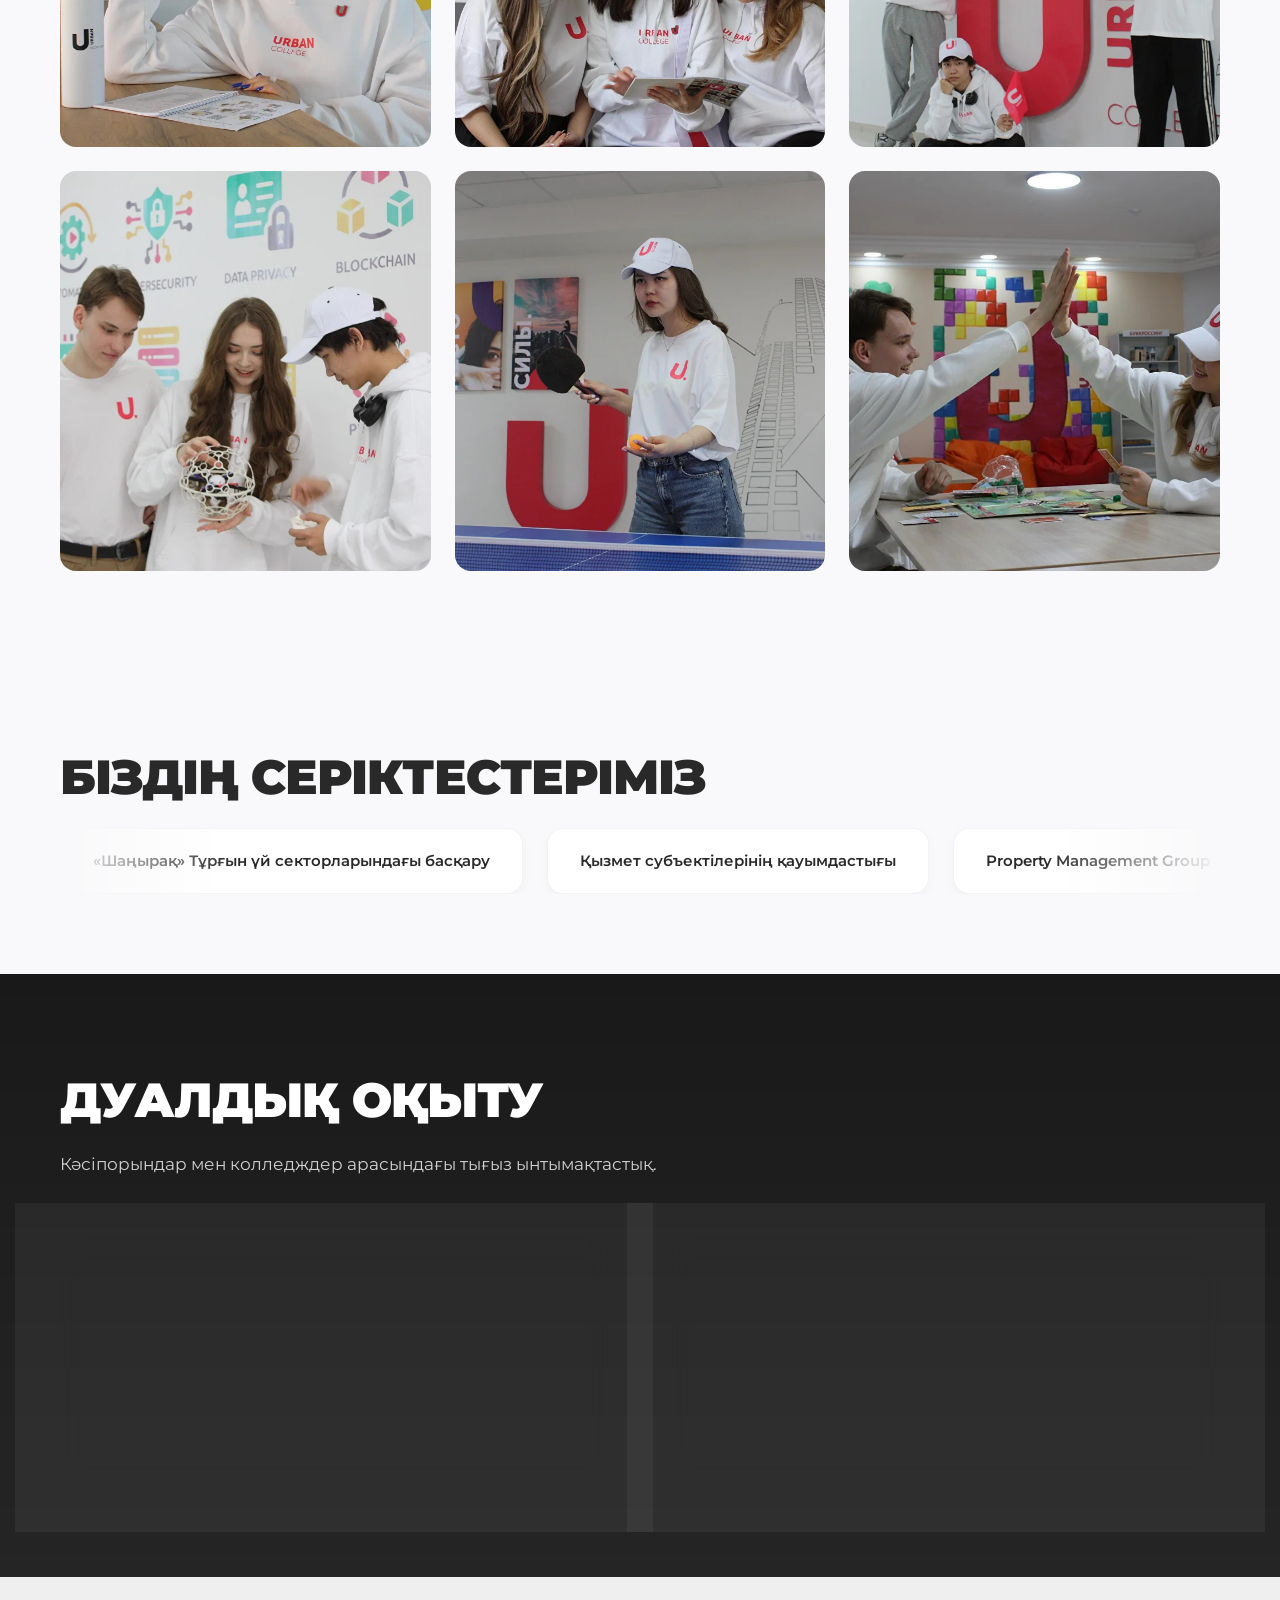
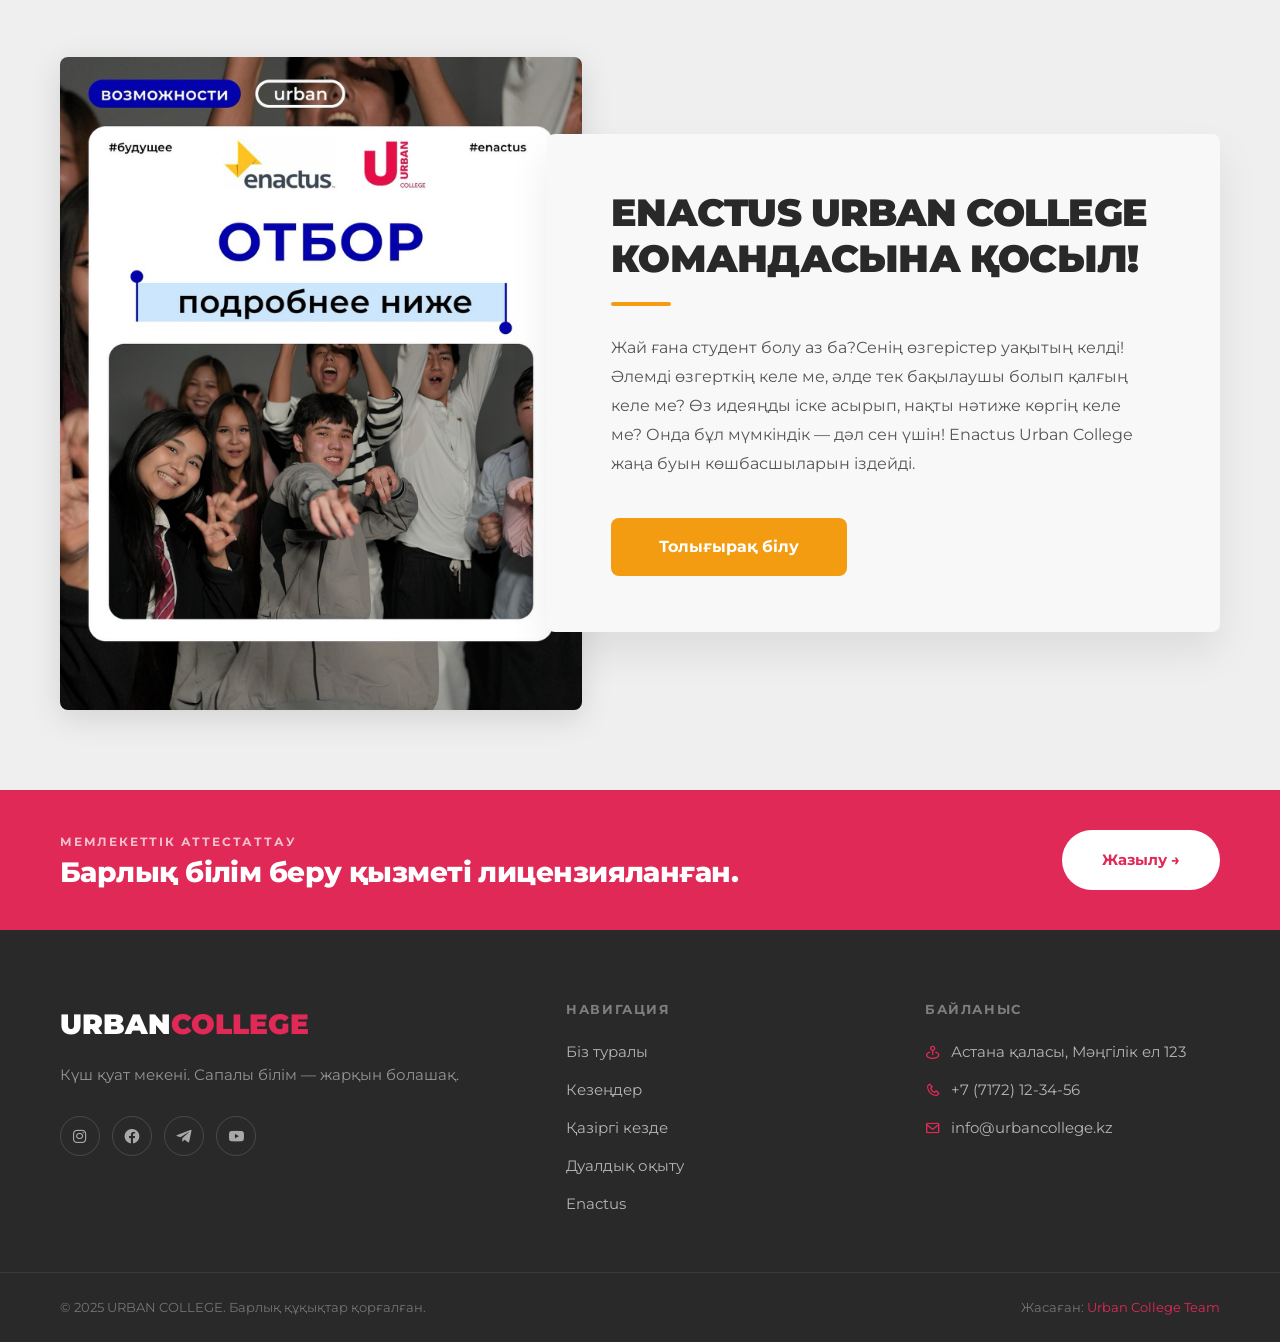
==== commit 1705203b: "исправление блока Энактус" ====
--- a/index.html
+++ b/index.html
@@ -8,9 +8,9 @@
     <!-- ═══ Primary SEO ═══ -->
     <title>Urban College Астана | Кәсіби Білім — КҮШ ҚУАТ МЕКЕНІ</title>
     <meta name="description"
-        content="Urban College — Астанадағы үздік кәсіптік колледж. Дуалдық оқыту, халықаралық серіктестер, URBAN SCHOOL. Болашаққа нық қадам бізбен бірге. Тегін консультация!">
+        content="Urban College — Астанадағы үздік кәсіптік колледж. Дуалдық оқыту, халықаралық серіктестер, ENACTUS URBAN COLLEGE. Болашаққа нық қадам бізбен бірге. Тегін консультация!">
     <meta name="keywords"
-        content="Urban College, Астана колледж, кәсіптік білім, дуалдық оқыту, Urban School, колледж Астана, колледж Казахстан, профессиональное образование">
+        content="Urban College, Астана колледж, кәсіптік білім, дуалдық оқыту, Enactus, колледж Астана, колледж Казахстан, профессиональное образование">
     <meta name="author" content="Urban College">
     <meta name="robots" content="index, follow, max-image-preview:large, max-snippet:-1, max-video-preview:-1">
     <meta name="theme-color" content="#E12553">
@@ -27,8 +27,8 @@
     <meta property="og:type" content="website">
     <meta property="og:url" content="https://www.urban.edu.kz/">
     <meta property="og:title" content="Urban College Астана | Кәсіби Білім — КҮШ ҚУАТ МЕКЕНІ">
-    <meta property="og:description"
-        content="Астанадағы үздік кәсіптік колледж. Дуалдық оқыту, халықаралық серіктестер, URBAN SCHOOL. Болашаққа нық қадам бізбен бірге!">
+    <meta name="og:description"
+        content="Астанадағы үздік кәсіптік колледж. Дуалдық оқыту, халықаралық серіктестер, ENACTUS URBAN COLLEGE. Болашаққа нық қадам бізбен бірге!">
     <meta property="og:image" content="https://www.urban.edu.kz/assets/images/og-cover.jpg">
     <meta property="og:image:width" content="1200">
     <meta property="og:image:height" content="630">
@@ -54,7 +54,7 @@
       "url": "https://www.urban.edu.kz/",
       "logo": "https://www.urban.edu.kz/assets/images/avatar_02.png",
       "image": "https://www.urban.edu.kz/assets/images/og-cover.jpg",
-      "description": "Urban College — Астанадағы үздік кәсіптік колледж. Дуалдық оқыту, халықаралық серіктестер, URBAN SCHOOL бағдарламасы.",
+      "description": "Urban College — Астанадағы үздік кәсіптік колледж. Дуалдық оқыту, халықаралық серіктестер, ENACTUS URBAN COLLEGE бағдарламасы.",
       "foundingDate": "2005",
       "address": {
         "@type": "PostalAddress",
@@ -85,14 +85,14 @@
               "description": "Кәсіпорындармен тікелей серіктестік арқылы кәсіби даярлық"
             }
           },
-          {
-            "@type": "Offer",
-            "itemOffered": {
-              "@type": "Course",
-              "name": "URBAN SCHOOL",
-              "description": "5-9 сыныптарға арналған инновациялық мектеп бағдарламасы"
+            {
+              "@type": "Offer",
+              "itemOffered": {
+                "@type": "Course",
+                "name": "ENACTUS",
+                "description": "Enactus Urban College жаңа буын көшбасшыларын даярлау бағдарламасы"
+              }
             }
-          }
         ]
       }
     }
@@ -117,7 +117,7 @@
                     <li><a href="#timeline" data-i18n="nav.timeline">Кезеңдер</a></li>
                     <li><a href="#dual" data-i18n="nav.dual">Дуалдық оқыту</a></li>
                     <li><a href="#partners" data-i18n="nav.partners">Серіктестер</a></li>
-                    <li><a href="#school" data-i18n="nav.school">Urban School</a></li>
+                    <li><a href="#enactus" data-i18n="nav.enactus">Enactus</a></li>
                 </ul>
             </nav>
             <div class="header-actions">
@@ -144,7 +144,7 @@
                     <li><a href="#timeline" data-i18n="nav.timeline">Кезеңдер</a></li>
                     <li><a href="#dual" data-i18n="nav.dual">Дуалдық оқыту</a></li>
                     <li><a href="#partners" data-i18n="nav.partners">Серіктестер</a></li>
-                    <li><a href="#school" data-i18n="nav.school">Urban School</a></li>
+                    <li><a href="#enactus" data-i18n="nav.enactus">Enactus</a></li>
                 </ul>
             </nav>
             <div class="mobile-menu-actions">
@@ -436,20 +436,24 @@
         </section>
 
 
-        <section id="school" class="section school-section reveal">
-            <div class="container school-container">
-                <div class="school-visual">
-                    <img src="assets/images/banner_scool.png" alt="Urban School Banner" class="school-banner">
-                </div>
-                <div class="school-card">
-                    <h2 data-i18n="school.title">Мектепке қабылдау 5-9 сыныптар URBAN SCHOOL-ға ашылды!</h2>
+        <section id="enactus" class="section enactus-section reveal">
+            <div class="container enactus-container">
+                <div class="enactus-visual">
+                    <img src="assets/images/banner-enactus.jpg" alt="Enactus Urban College Banner"
+                        class="enactus-banner">
+                </div>
+                <div class="enactus-card">
+                    <h2 data-i18n="enactus.title">ENACTUS URBAN COLLEGE КОМАНДАСЫНА ҚОСЫЛ!</h2>
                     <div class="accent-line"></div>
-                    <p data-i18n="school.text">URBAN SCHOOL — білімнен көп нәрсе. Біз жаңа тәсілді қолдана отырып, білім
-                        беріп, сенімді, тәуелсіз және жауапкершілікті азаматтар тәрбиелейміз. Біздің бағдарламамыз
-                        шведтің кәсіпкерлікті қолдау моделіне негізделген Ung Företagsamhet, ол ерік-жігерді, сыни
-                        ойлауды және қаржылық сауаттылықты орталыққа қояды.</p>
-                    <a href="https://www.urban.edu.kz/" class="btn-school mt-32" target="_blank"
-                        data-i18n="school.btn">Толығырақ білу</a>
+                    <div class="enactus-description" data-i18n="enactus.text">
+                        Жай ғана студент болу аз ба?Сенің өзгерістер уақытың келді!
+                        Әлемді өзгерткің келе ме, әлде тек бақылаушы болып қалғың келе ме?
+                        Өз идеяңды іске асырып, нақты нәтиже көргің келе ме?
+                        Онда бұл мүмкіндік — дәл сен үшін!
+                        Enactus Urban College жаңа буын көшбасшыларын іздейді.
+                    </div>
+                    <a href="https://www.instagram.com/p/DUnozMMCnvd/" class="btn-enactus mt-32" target="_blank"
+                        data-i18n="enactus.btn">Толығырақ білу</a>
                 </div>
             </div>
         </section>
@@ -491,7 +495,7 @@
                         <li><a href="#timeline" data-i18n="footer.nav.timeline">Кезеңдер</a></li>
                         <li><a href="#now" data-i18n="footer.nav.now">Қазіргі кезде</a></li>
                         <li><a href="#dual" data-i18n="footer.nav.dual">Дуалдық оқыту</a></li>
-                        <li><a href="#school" data-i18n="footer.nav.school">Urban School</a></li>
+                        <li><a href="#enactus" data-i18n="footer.nav.enactus">Enactus</a></li>
                     </ul>
                 </div>
 
--- a/style.css
+++ b/style.css
@@ -453,35 +453,35 @@
 }
 
 /* =========================================
-   Urban School Section - Full Layout
+   Enactus Section - Recruitment Layout
    ========================================= */
-.school-section {
+.enactus-section {
     background: #EFEFEF;
     padding: 80px 0;
 }
 
-.school-container {
+.enactus-container {
     display: flex;
     flex-direction: row;
     align-items: center;
     gap: 0;
 }
 
-.school-visual {
+.enactus-visual {
     flex: 0 0 45%;
     max-width: 45%;
     position: relative;
     z-index: 1;
 }
 
-.school-banner {
+.enactus-banner {
     width: 100%;
     display: block;
     border-radius: var(--radius-sm);
     box-shadow: 0 8px 32px rgba(0, 0, 0, 0.12);
 }
 
-.school-card {
+.enactus-card {
     flex: 0 0 58%;
     max-width: 58%;
     background: #F8F8F8;
@@ -493,7 +493,7 @@
     box-shadow: 0 20px 40px rgba(0, 0, 0, 0.08);
 }
 
-.school-card h2 {
+.enactus-card h2 {
     color: var(--primary-black);
     font-size: clamp(26px, 3vw, 40px);
     line-height: 1.2;
@@ -510,14 +510,15 @@
     border-radius: 2px;
 }
 
-.school-card p {
+.enactus-card p,
+.enactus-description {
     color: #555;
     font-size: 16px;
     line-height: 1.8;
     margin-bottom: 0;
 }
 
-.btn-school {
+.btn-enactus {
     display: inline-block;
     background: #F39C12;
     color: #fff;
@@ -530,25 +531,25 @@
     text-decoration: none;
 }
 
-.btn-school:hover {
+.btn-enactus:hover {
     background: #E67E22;
     transform: translateY(-3px);
     box-shadow: 0 10px 24px rgba(230, 126, 34, 0.35);
 }
 
 @media (max-width: 900px) {
-    .school-container {
+    .enactus-container {
         flex-direction: column;
     }
 
-    .school-visual,
-    .school-card {
+    .enactus-visual,
+    .enactus-card {
         flex: 0 0 100%;
         max-width: 100%;
         margin-left: 0;
     }
 
-    .school-card {
+    .enactus-card {
         padding: 40px 32px;
         margin-top: -20px;
     }
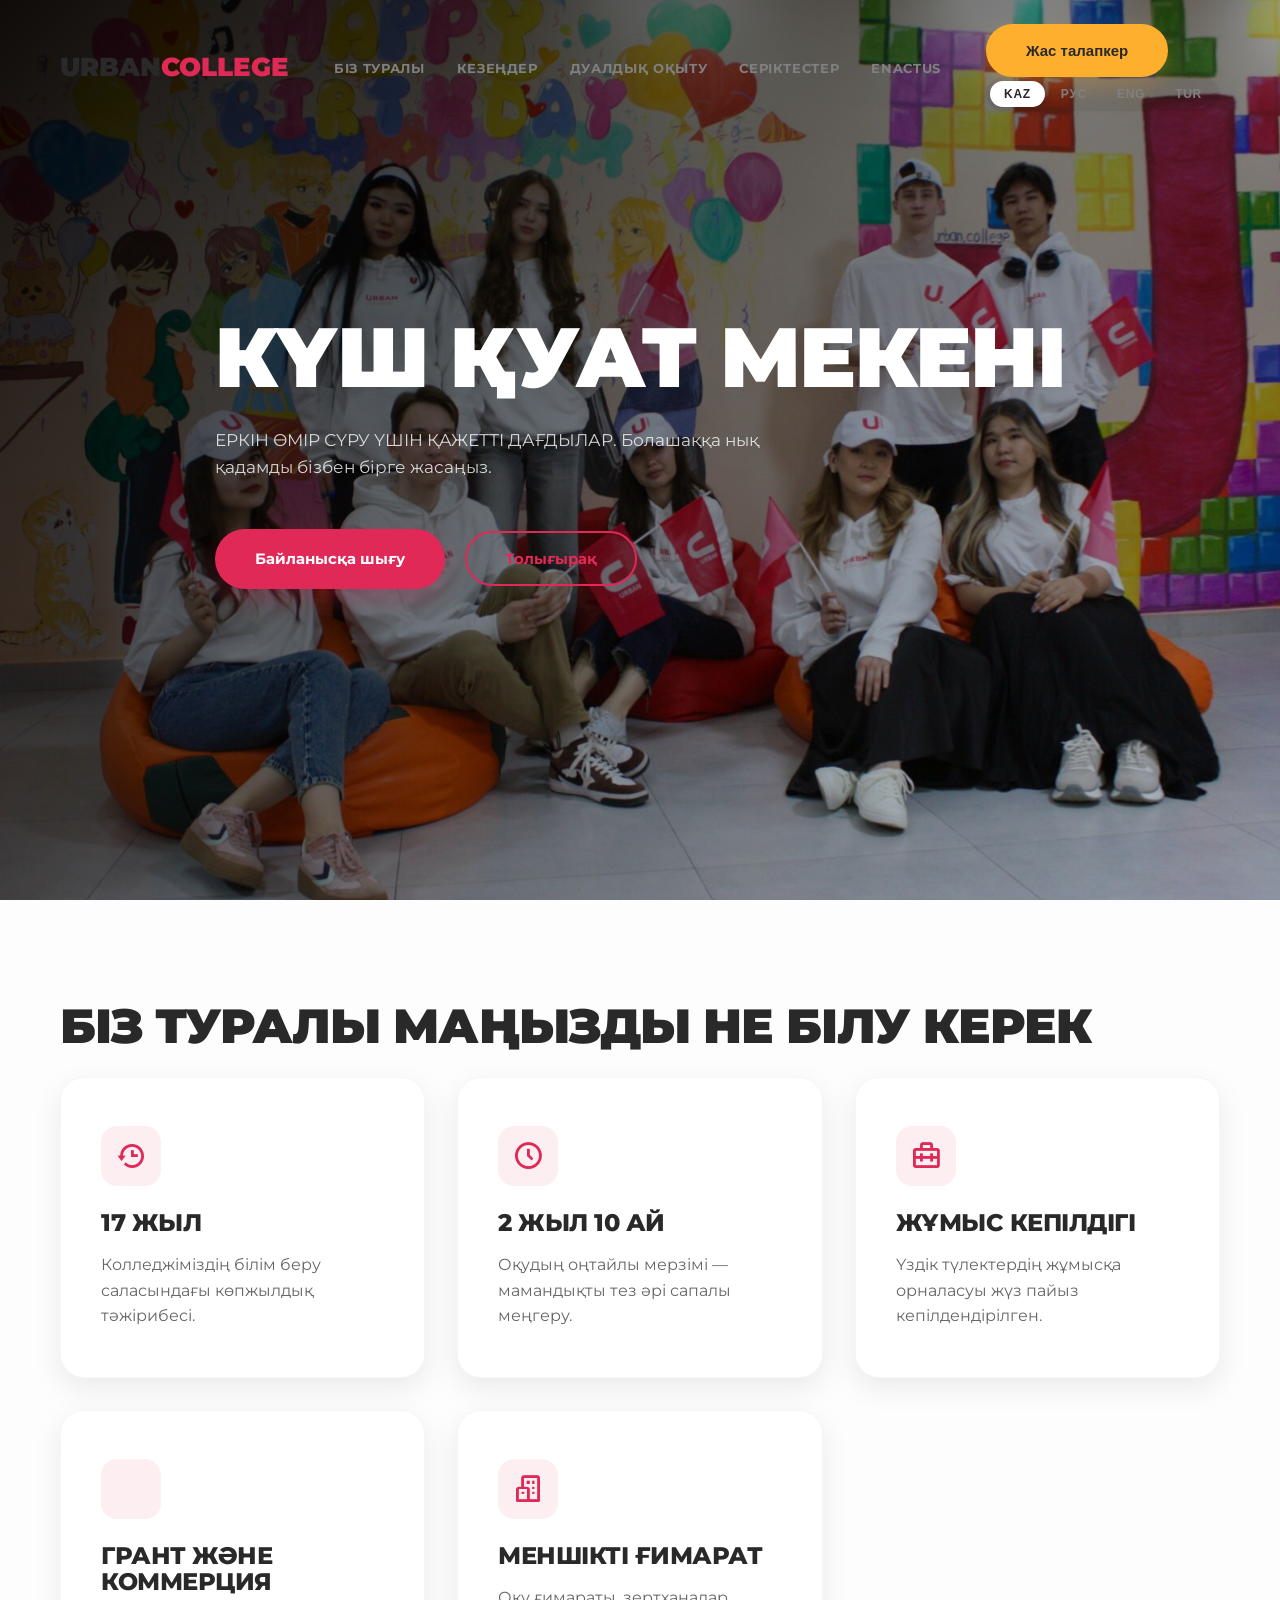
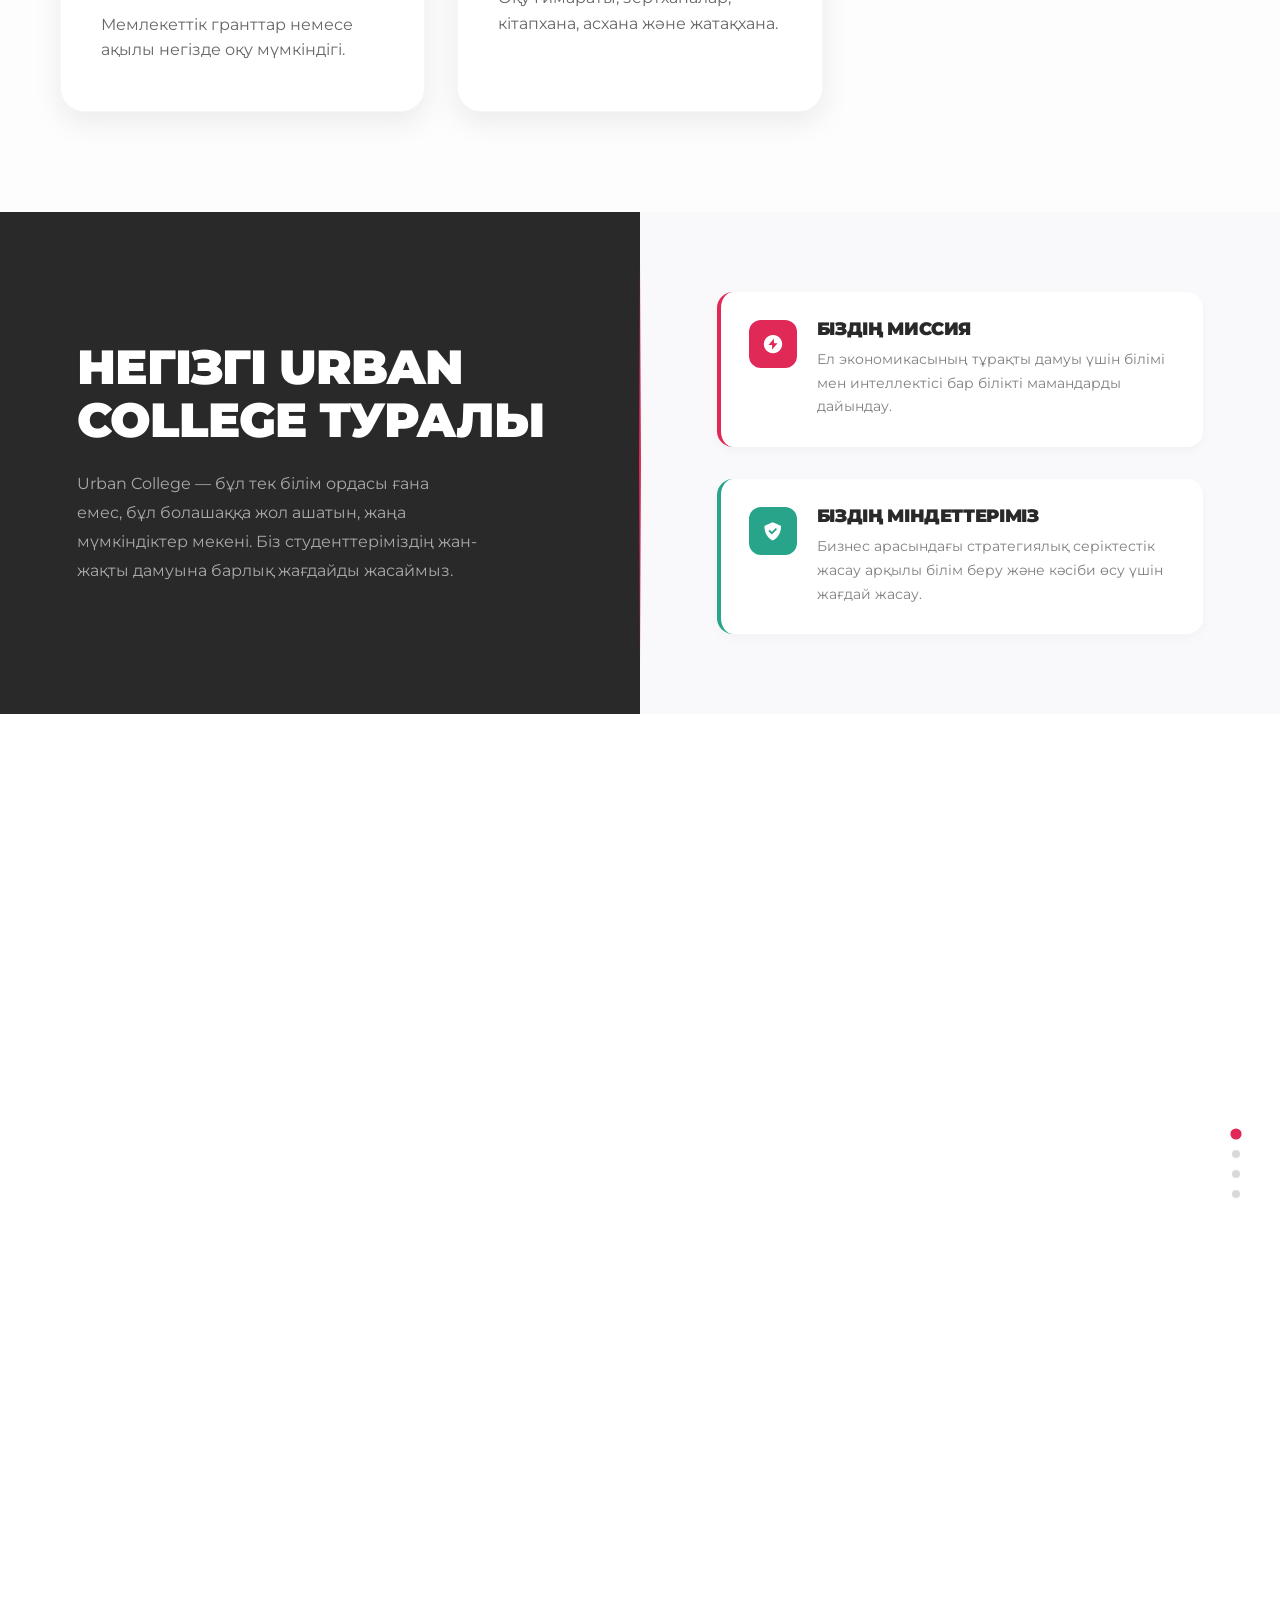
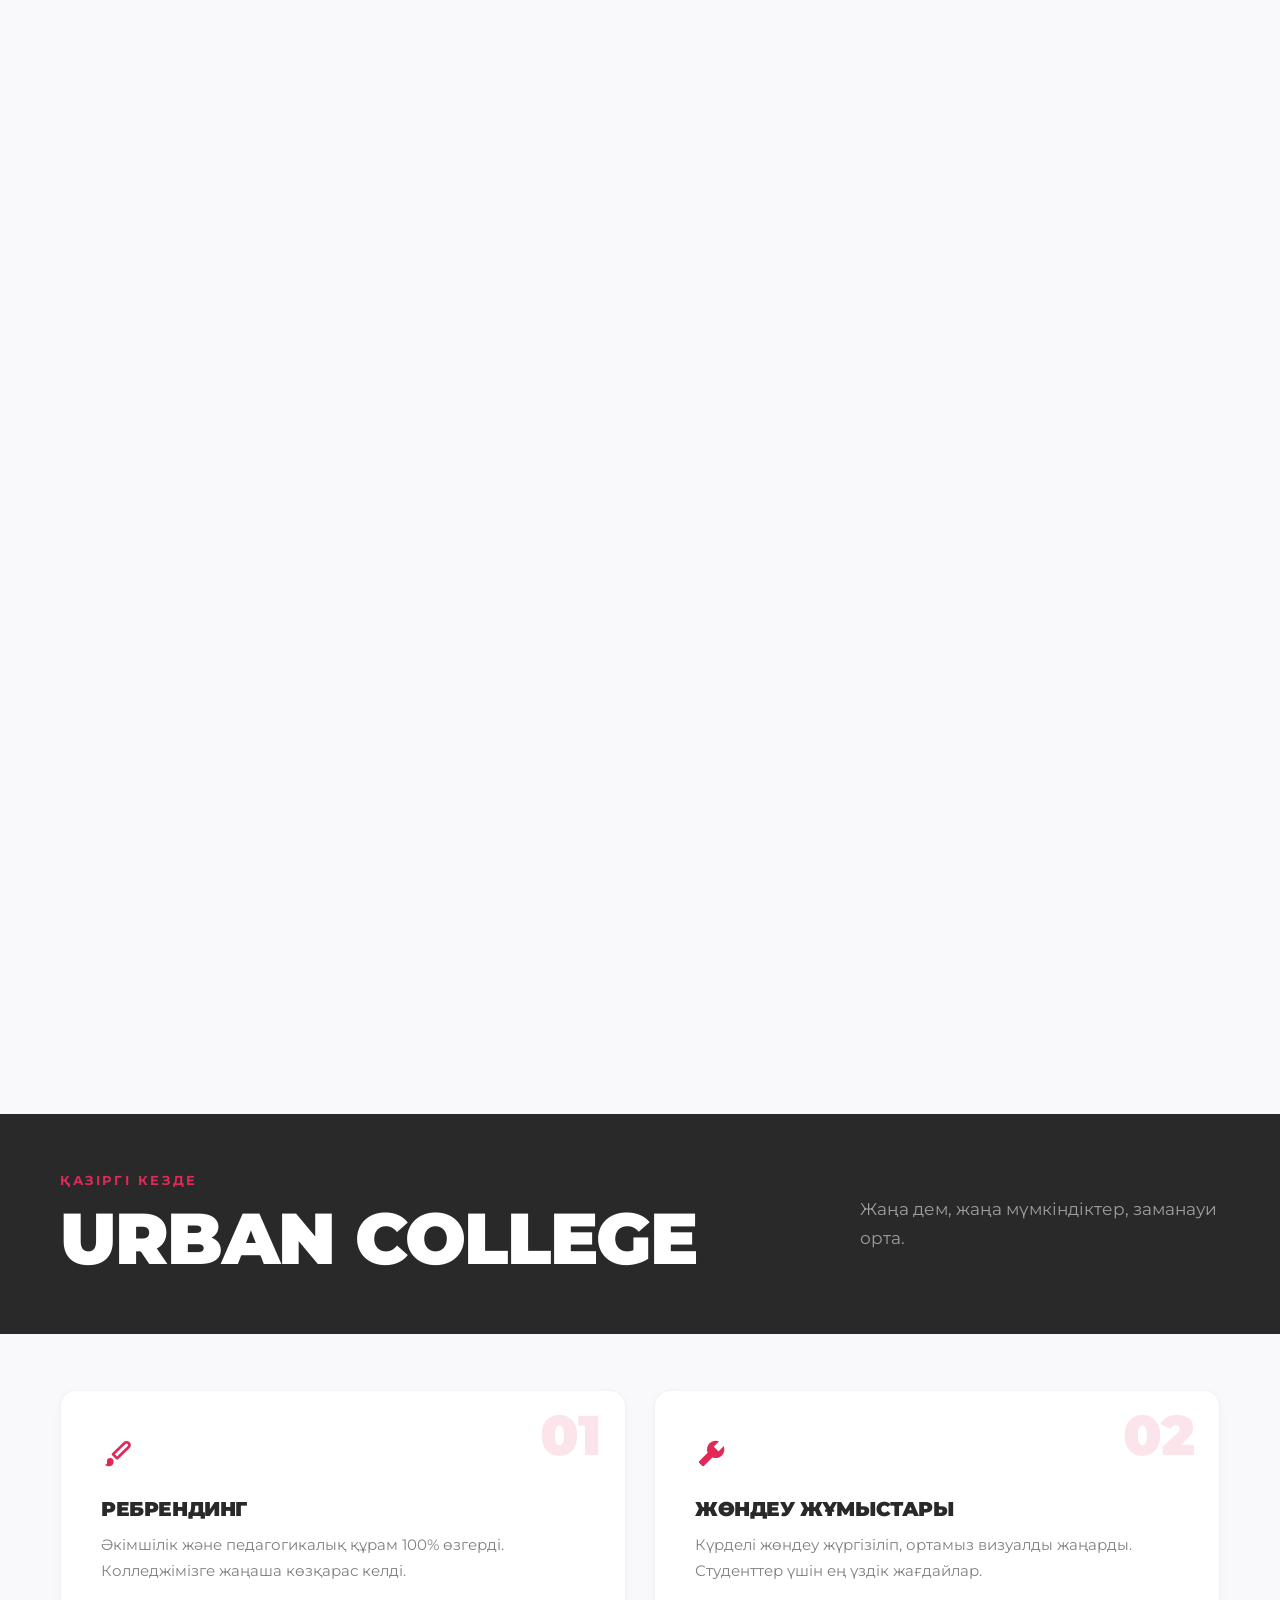
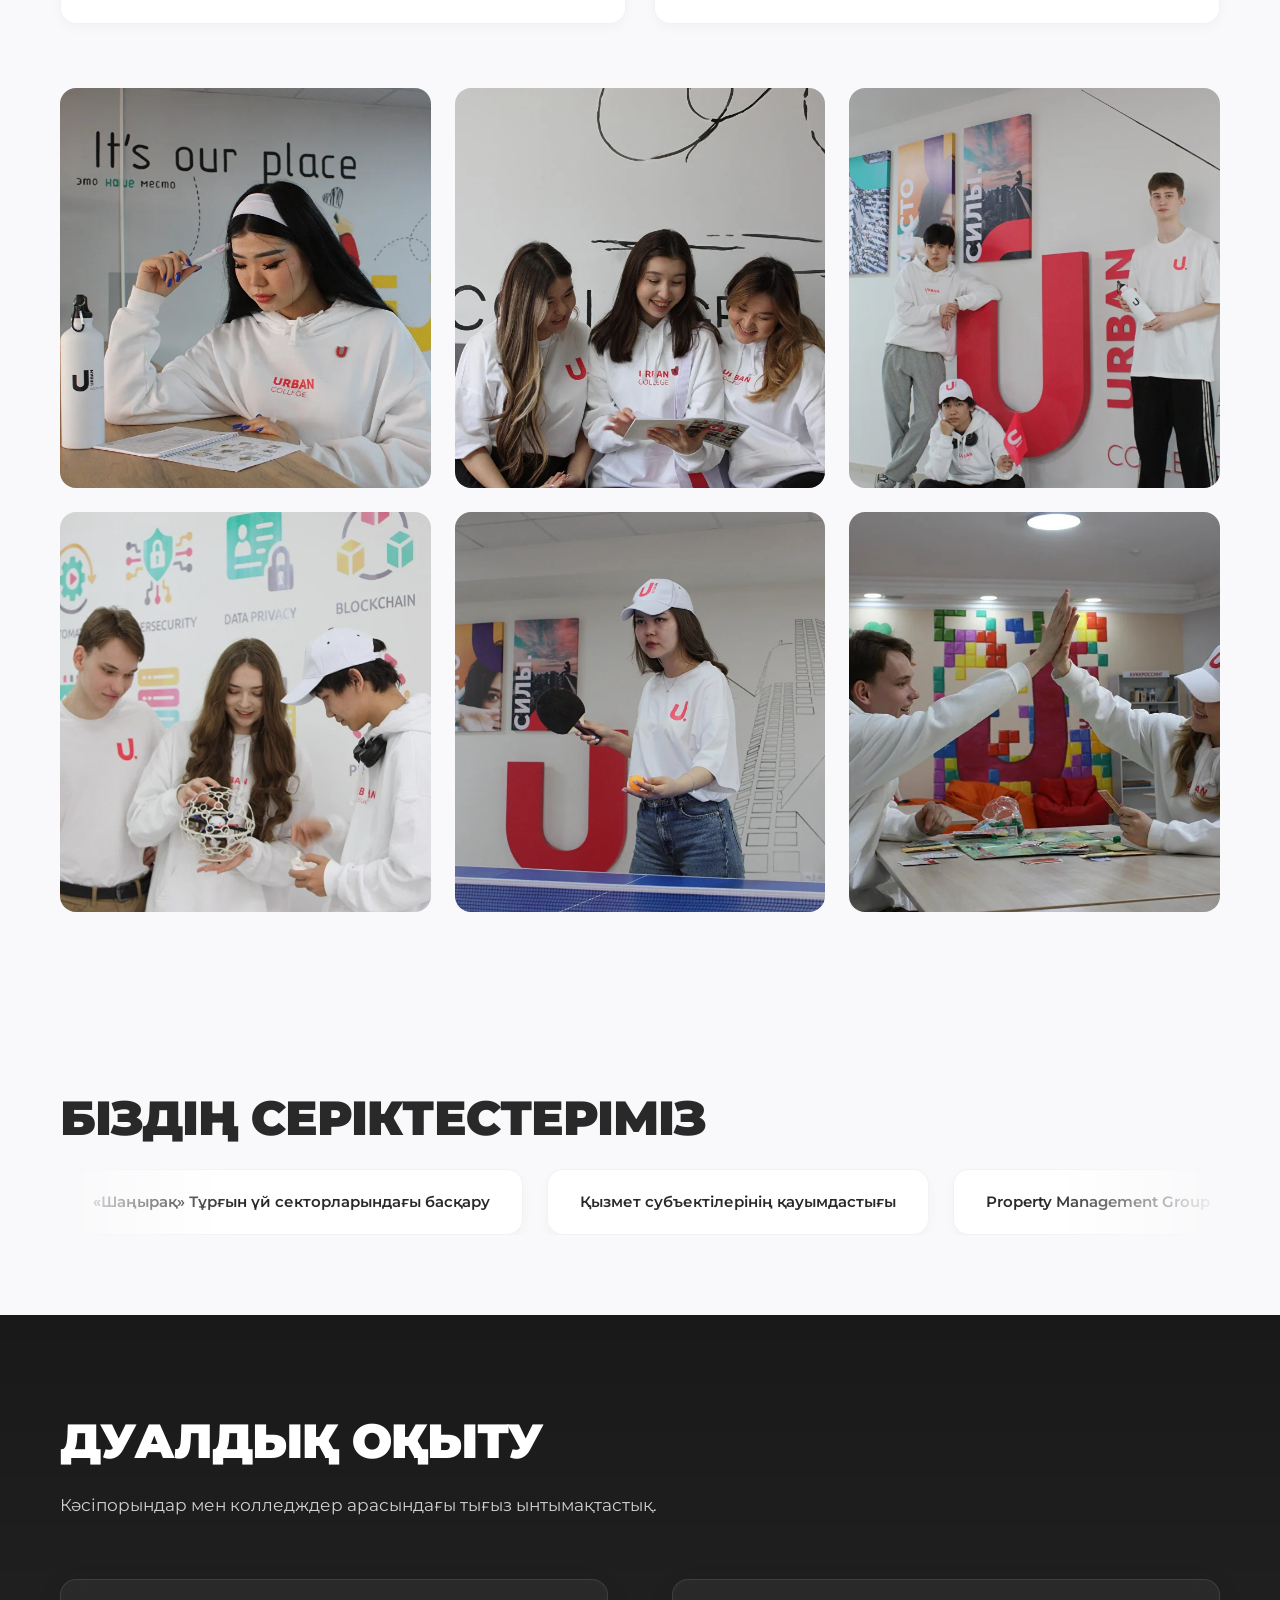
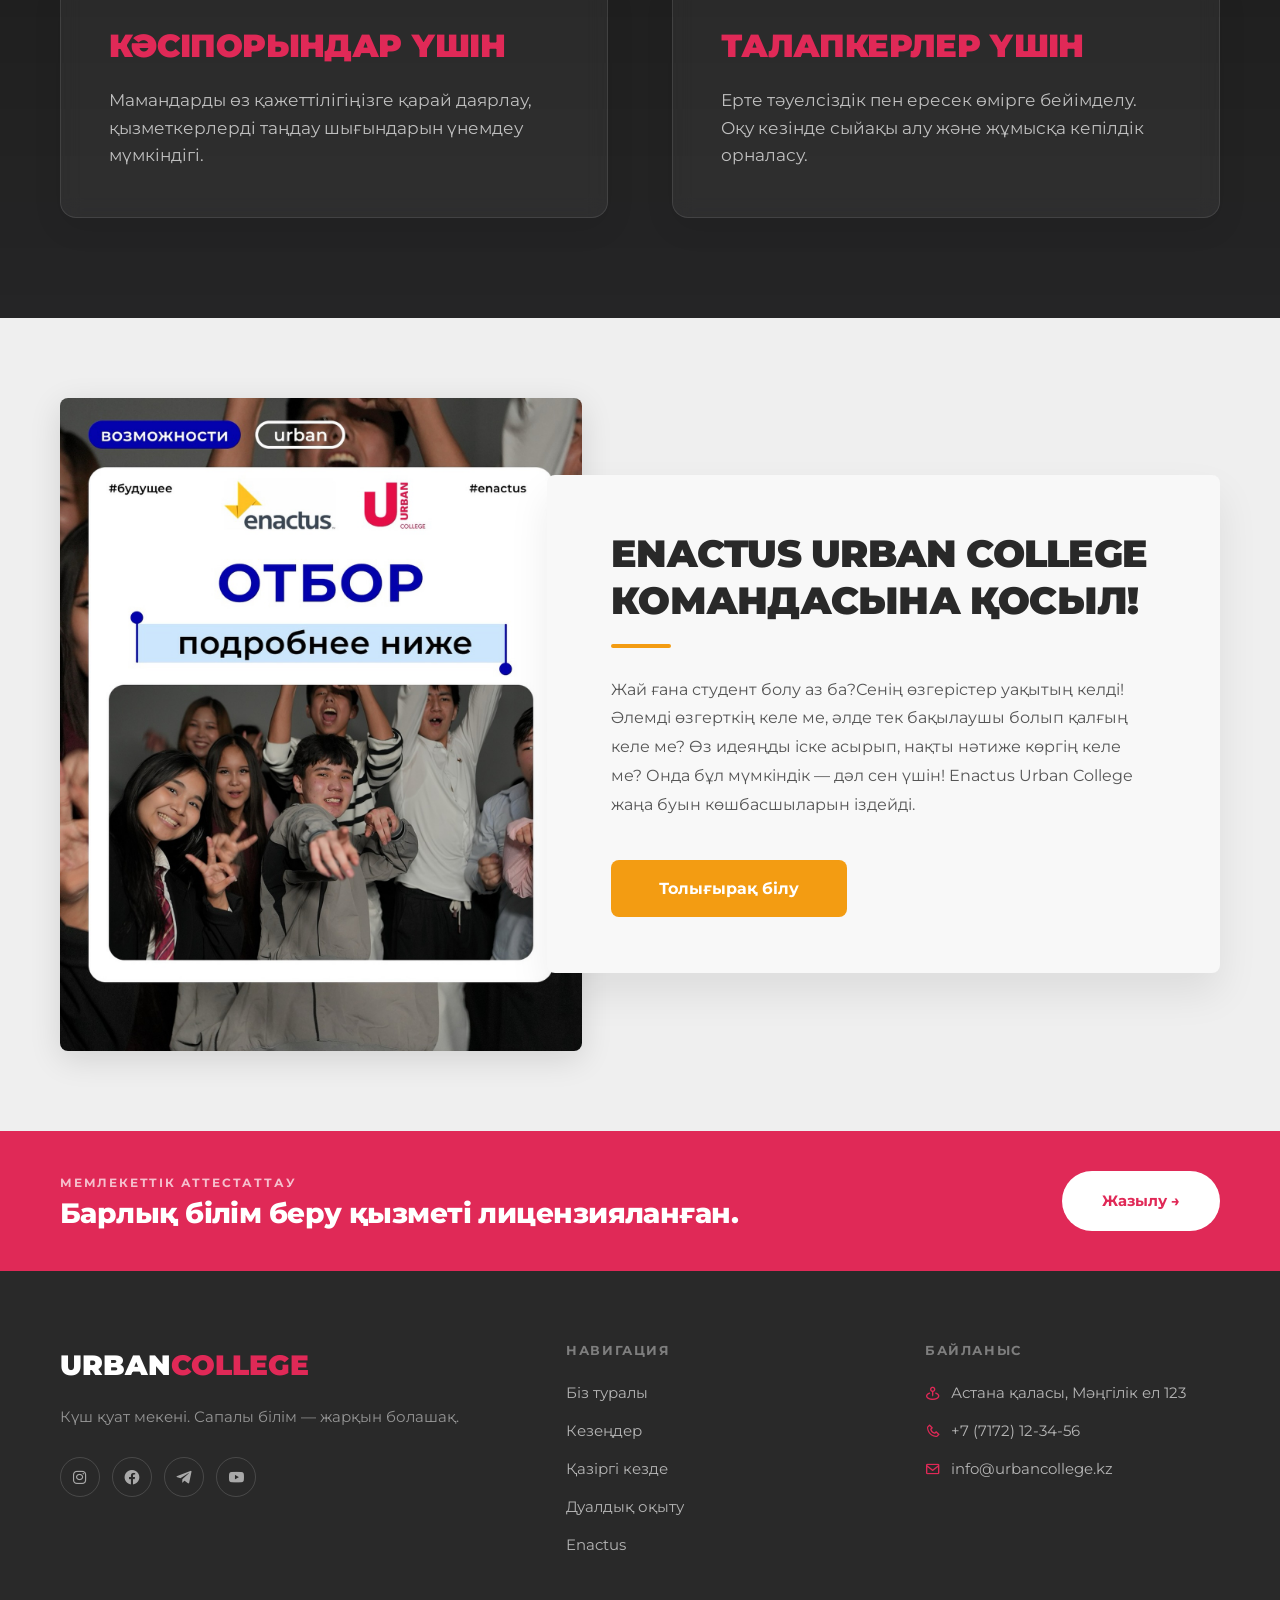
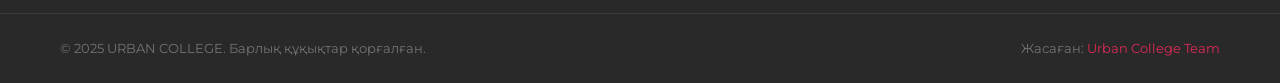
==== commit 42e92a87: "удаление блока формы и добавление карточек" ====
--- a/index.html
+++ b/index.html
@@ -175,32 +175,36 @@
             </div>
         </section>
 
-        <section id="form" class="section lead-section reveal">
+        <section id="facts" class="section facts-section reveal">
             <div class="container">
-                <div class="lead-card">
-                    <h2 class="text-center" style="margin-bottom: 40px;" data-i18n="form.title">Консультацияға жазылу
-                    </h2>
-                    <form id="lead-form">
-                        <div class="form-group">
-                            <label data-i18n="form.name.label">Аты-жөніңіз</label>
-                            <input type="text" name="name" placeholder="Мысалы: Арман Серікұлы"
-                                data-i18n-placeholder="form.name.placeholder" required>
-                        </div>
-                        <div class="form-group">
-                            <label data-i18n="form.phone.label">Телефон нөмірі</label>
-                            <input type="tel" name="phone" placeholder="+7 (___) ___-__-__" required>
-                        </div>
-                        <div class="form-group">
-                            <label data-i18n="form.region.label">Облыс/өңір</label>
-                            <select name="region" required>
-                                <option value="" disabled selected data-i18n="form.region.default">Таңдаңыз</option>
-                                <option value="astana">Астана</option>
-                                <option value="almaty">Алматы</option>
-                                <option value="shymkent">Шымкент</option>
-                            </select>
-                        </div>
-                        <button type="submit" class="btn-primary w-100" data-i18n="form.submit">Тіркелу</button>
-                    </form>
+                <h2 class="text-center mb-64" data-i18n="facts.title">БІЗ ТУРАЛЫ МАҢЫЗДЫ НЕ БІЛУ КЕРЕК</h2>
+                <div class="facts-grid">
+                    <div class="fact-card">
+                        <div class="fact-icon"><i class='bx bx-history'></i></div>
+                        <h3 data-i18n="facts.item1.title">17 жыл</h3>
+                        <p data-i18n="facts.item1.text">Колледжіміздің білім беру саласындағы көпжылдық тәжірибесі.</p>
+                    </div>
+                    <div class="fact-card">
+                        <div class="fact-icon"><i class='bx bx-time-five'></i></div>
+                        <h3 data-i18n="facts.item2.title">2 жыл 10 ай</h3>
+                        <p data-i18n="facts.item2.text">Оқудың оңтайлы мерзімі — мамандықты тез әрі сапалы меңгеру.</p>
+                    </div>
+                    <div class="fact-card">
+                        <div class="fact-icon"><i class='bx bx-briefcase-alt-2'></i></div>
+                        <h3 data-i18n="facts.item3.title">Жұмыс кепілдігі</h3>
+                        <p data-i18n="facts.item3.text">Үздік түлектердің жұмысқа орналасуы жүз пайыз кепілдендірілген.
+                        </p>
+                    </div>
+                    <div class="fact-card">
+                        <div class="fact-icon"><i class='bx bx-graduation'></i></div>
+                        <h3 data-i18n="facts.item4.title">Грант және коммерция</h3>
+                        <p data-i18n="facts.item4.text">Мемлекеттік гранттар немесе ақылы негізде оқу мүмкіндігі.</p>
+                    </div>
+                    <div class="fact-card">
+                        <div class="fact-icon"><i class='bx bx-buildings'></i></div>
+                        <h3 data-i18n="facts.item5.title">Меншікті ғимарат</h3>
+                        <p data-i18n="facts.item5.text">Оқу ғимараты, зертханалар, кітапхана, асхана және жатақхана.</p>
+                    </div>
                 </div>
             </div>
         </section>
--- a/style.css
+++ b/style.css
@@ -555,44 +555,71 @@
     }
 }
 
-.lead-card {
-    max-width: 600px;
-    margin: 0 auto;
+/* Facts Section */
+.facts-section {
+    background: #fdfdfd;
+    padding: 100px 0;
+}
+
+.facts-grid {
+    display: grid;
+    grid-template-columns: repeat(auto-fit, minmax(280px, 1fr));
+    gap: 32px;
+}
+
+.fact-card {
     background: var(--card-bg);
+    padding: 48px 40px;
     border-radius: var(--radius-lg);
-    padding: 60px;
+    box-shadow: var(--shadow-md);
+    transition: transform 0.4s cubic-bezier(0.165, 0.84, 0.44, 1), box-shadow 0.4s ease;
+    border: 1px solid rgba(0, 0, 0, 0.03);
+    text-align: left;
+    display: flex;
+    flex-direction: column;
+}
+
+.fact-card:hover {
+    transform: translateY(-12px);
     box-shadow: var(--shadow-lg);
-}
-
-.form-group {
-    margin-bottom: 30px;
-    position: relative;
-}
-
-.form-group label {
-    display: block;
-    font-size: 14px;
-    font-weight: 700;
-    margin-bottom: 10px;
+    border-color: rgba(225, 37, 83, 0.1);
+}
+
+.fact-icon {
+    width: 60px;
+    height: 60px;
+    background: rgba(225, 37, 83, 0.08);
+    border-radius: 16px;
+    color: var(--primary-red);
+    display: flex;
+    align-items: center;
+    justify-content: center;
+    font-size: 32px;
+    margin-bottom: 24px;
+}
+
+.fact-card h3 {
+    font-size: 24px;
+    font-weight: 800;
+    margin-bottom: 16px;
     color: var(--primary-black);
-}
-
-.form-group input,
-.form-group select {
-    width: 100%;
-    padding: 20px;
-    border: 1.5px solid #eee;
-    border-radius: 12px;
-    font-family: inherit;
+    letter-spacing: -0.5px;
+}
+
+.fact-card p {
     font-size: 16px;
-    transition: 0.3s;
-    background: #fdfdfd;
-}
-
-.form-group input:focus {
-    border-color: var(--primary-red);
-    outline: none;
-    box-shadow: 0 0 0 4px rgba(225, 37, 83, 0.1);
+    line-height: 1.6;
+    color: #666;
+}
+
+@media (max-width: 768px) {
+    .facts-grid {
+        grid-template-columns: 1fr;
+    }
+
+    .fact-card {
+        padding: 40px 32px;
+    }
 }
 
 /* =========================================
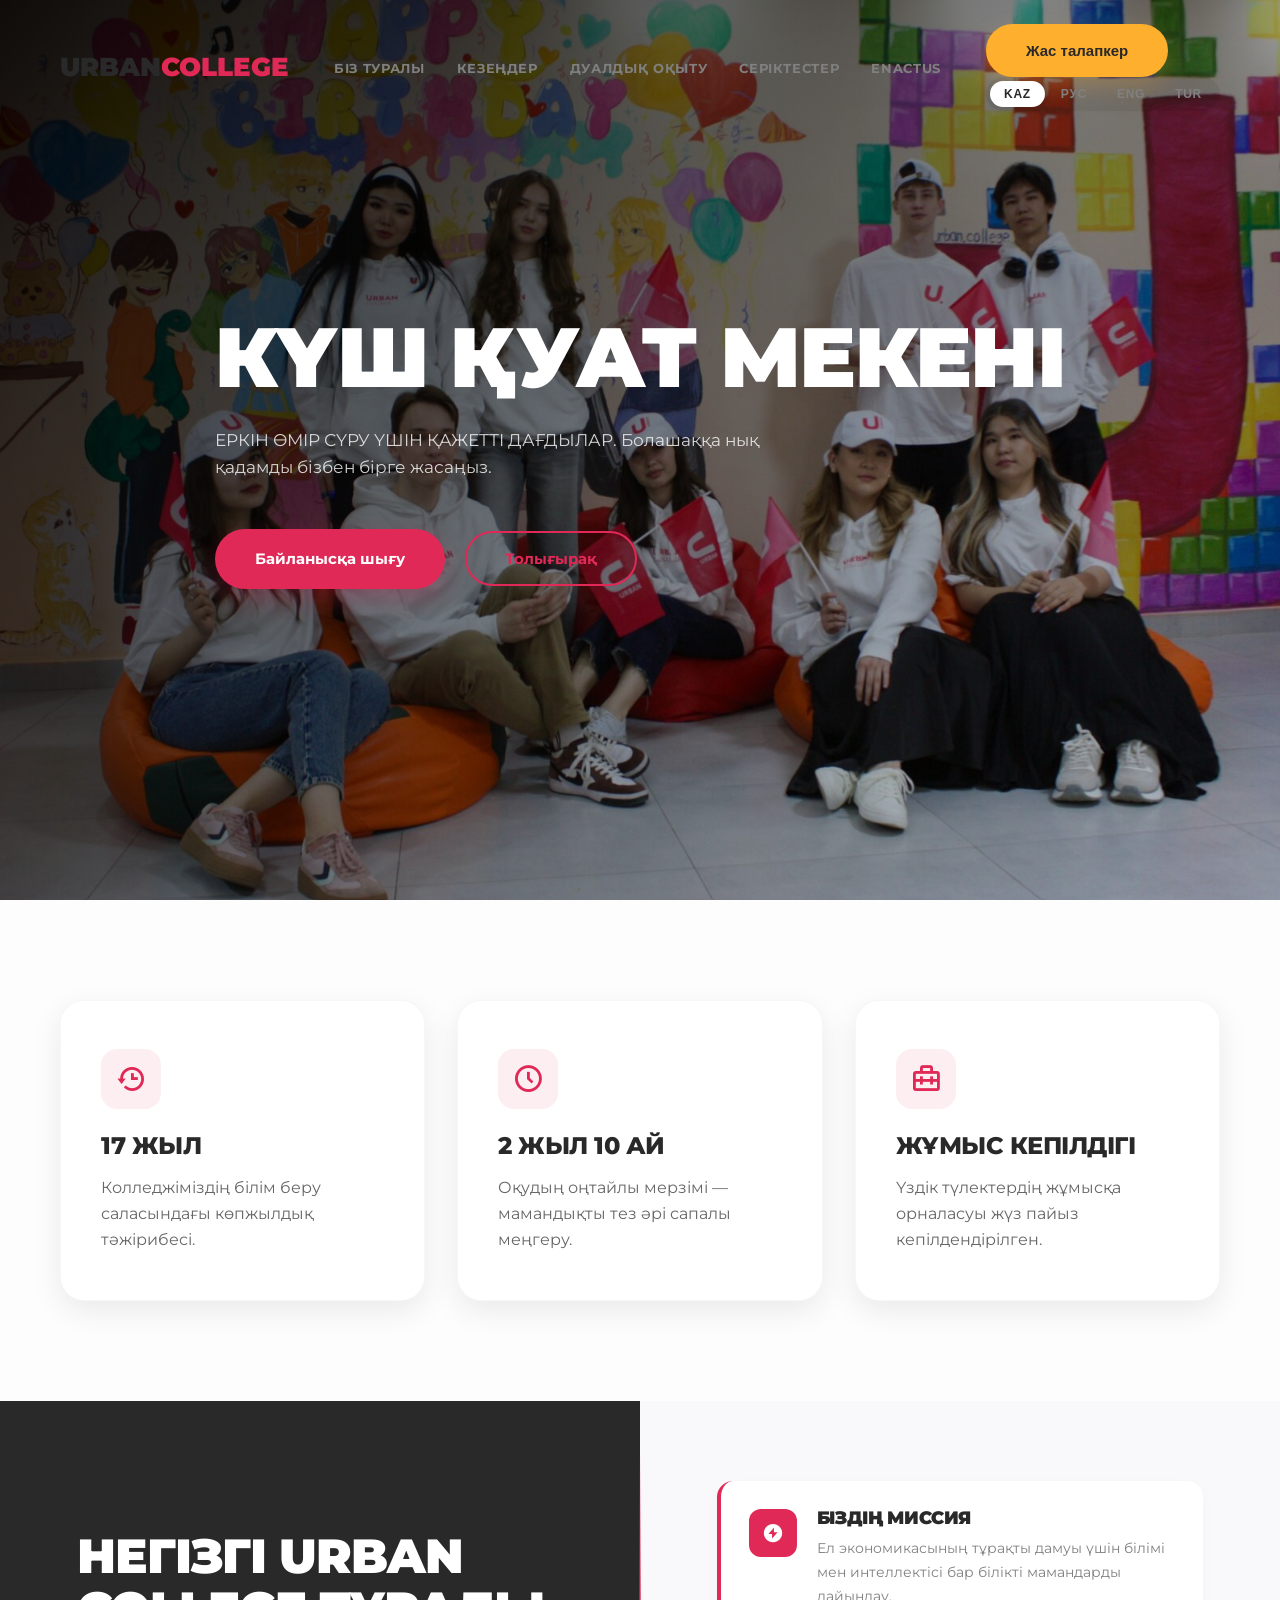
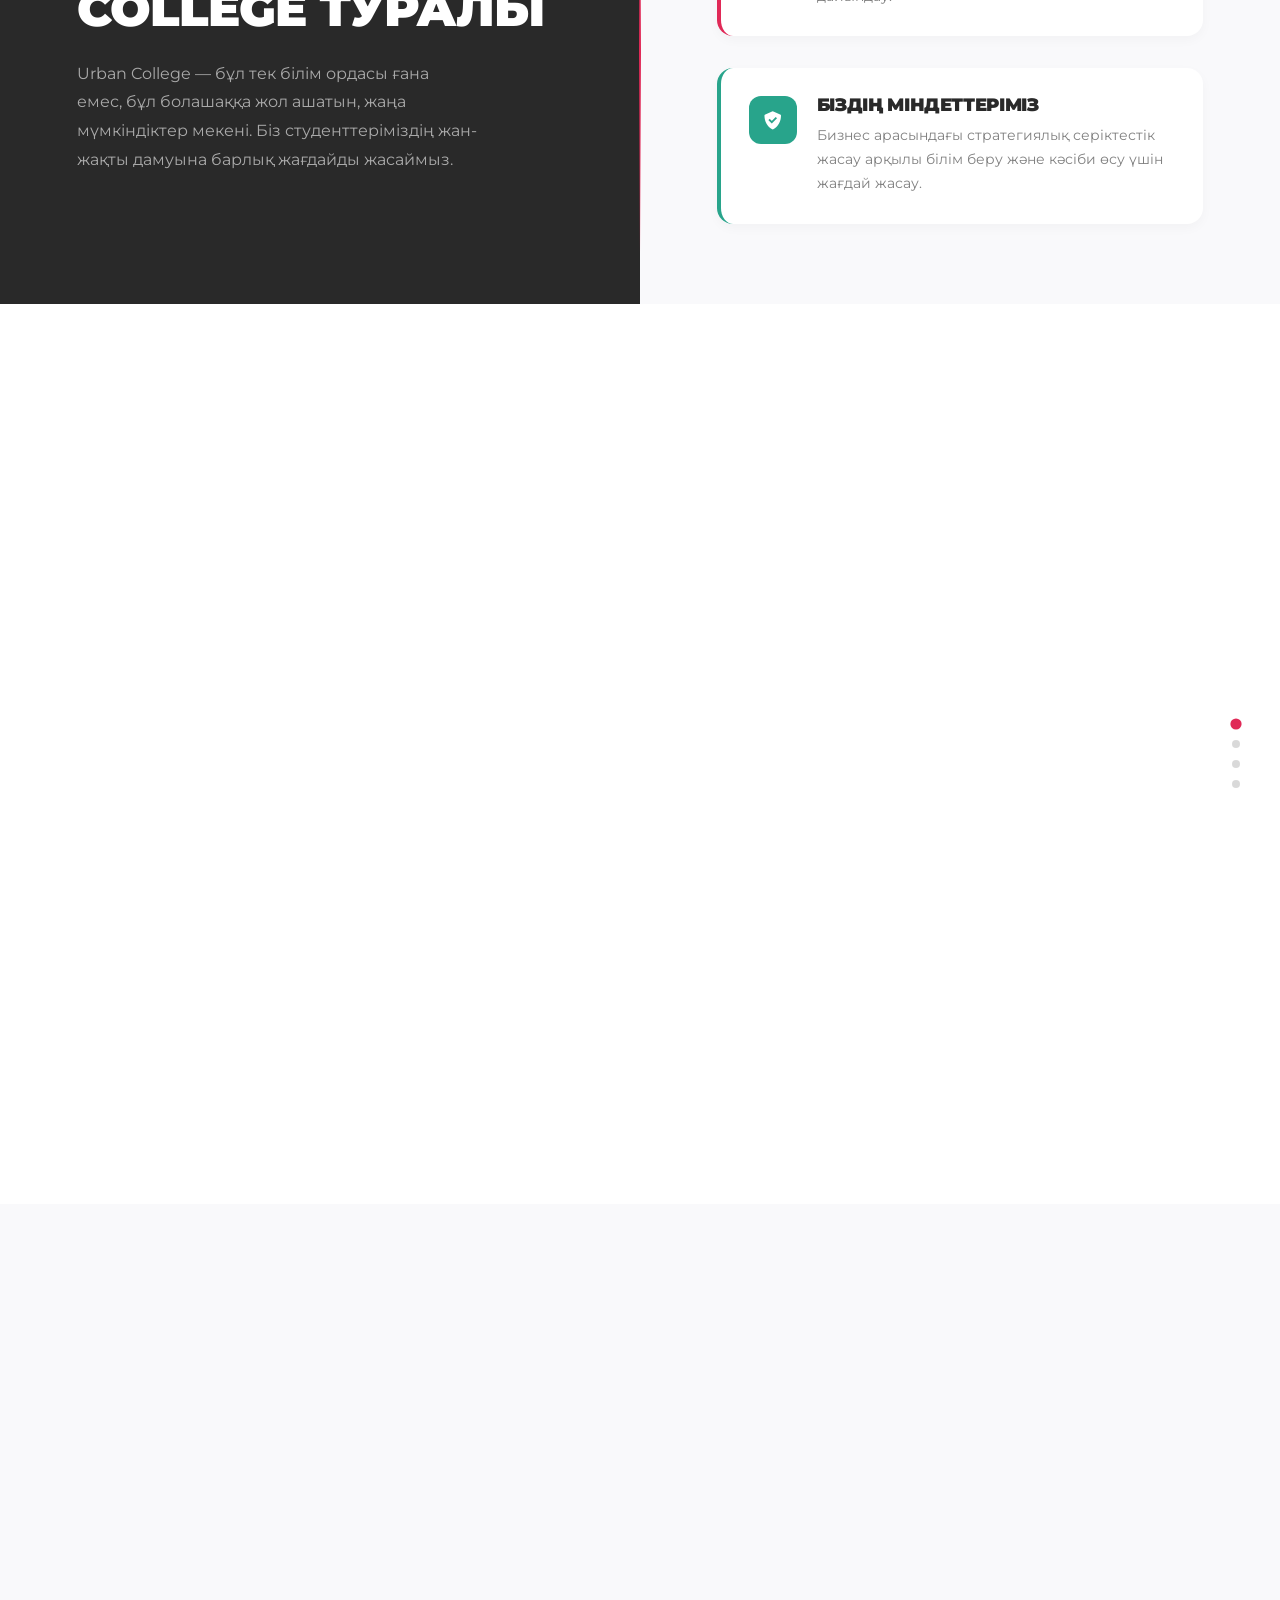
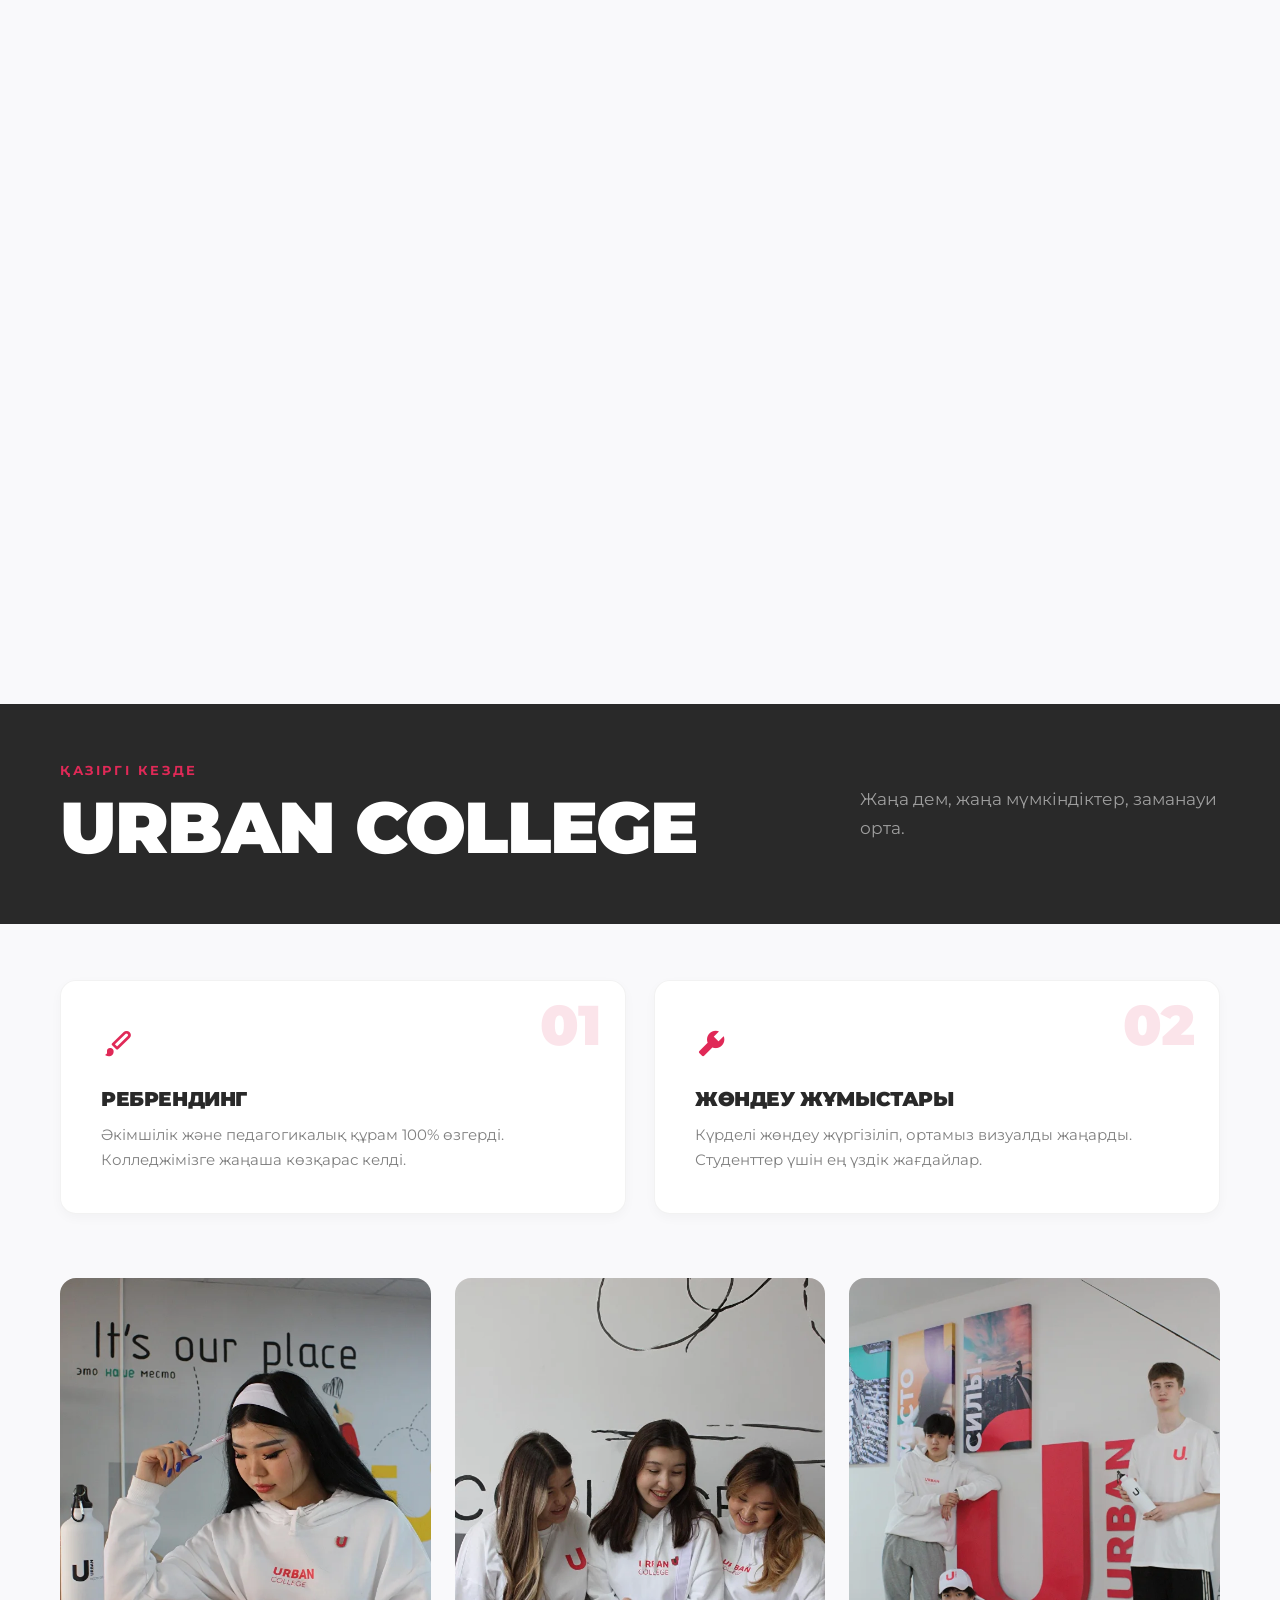
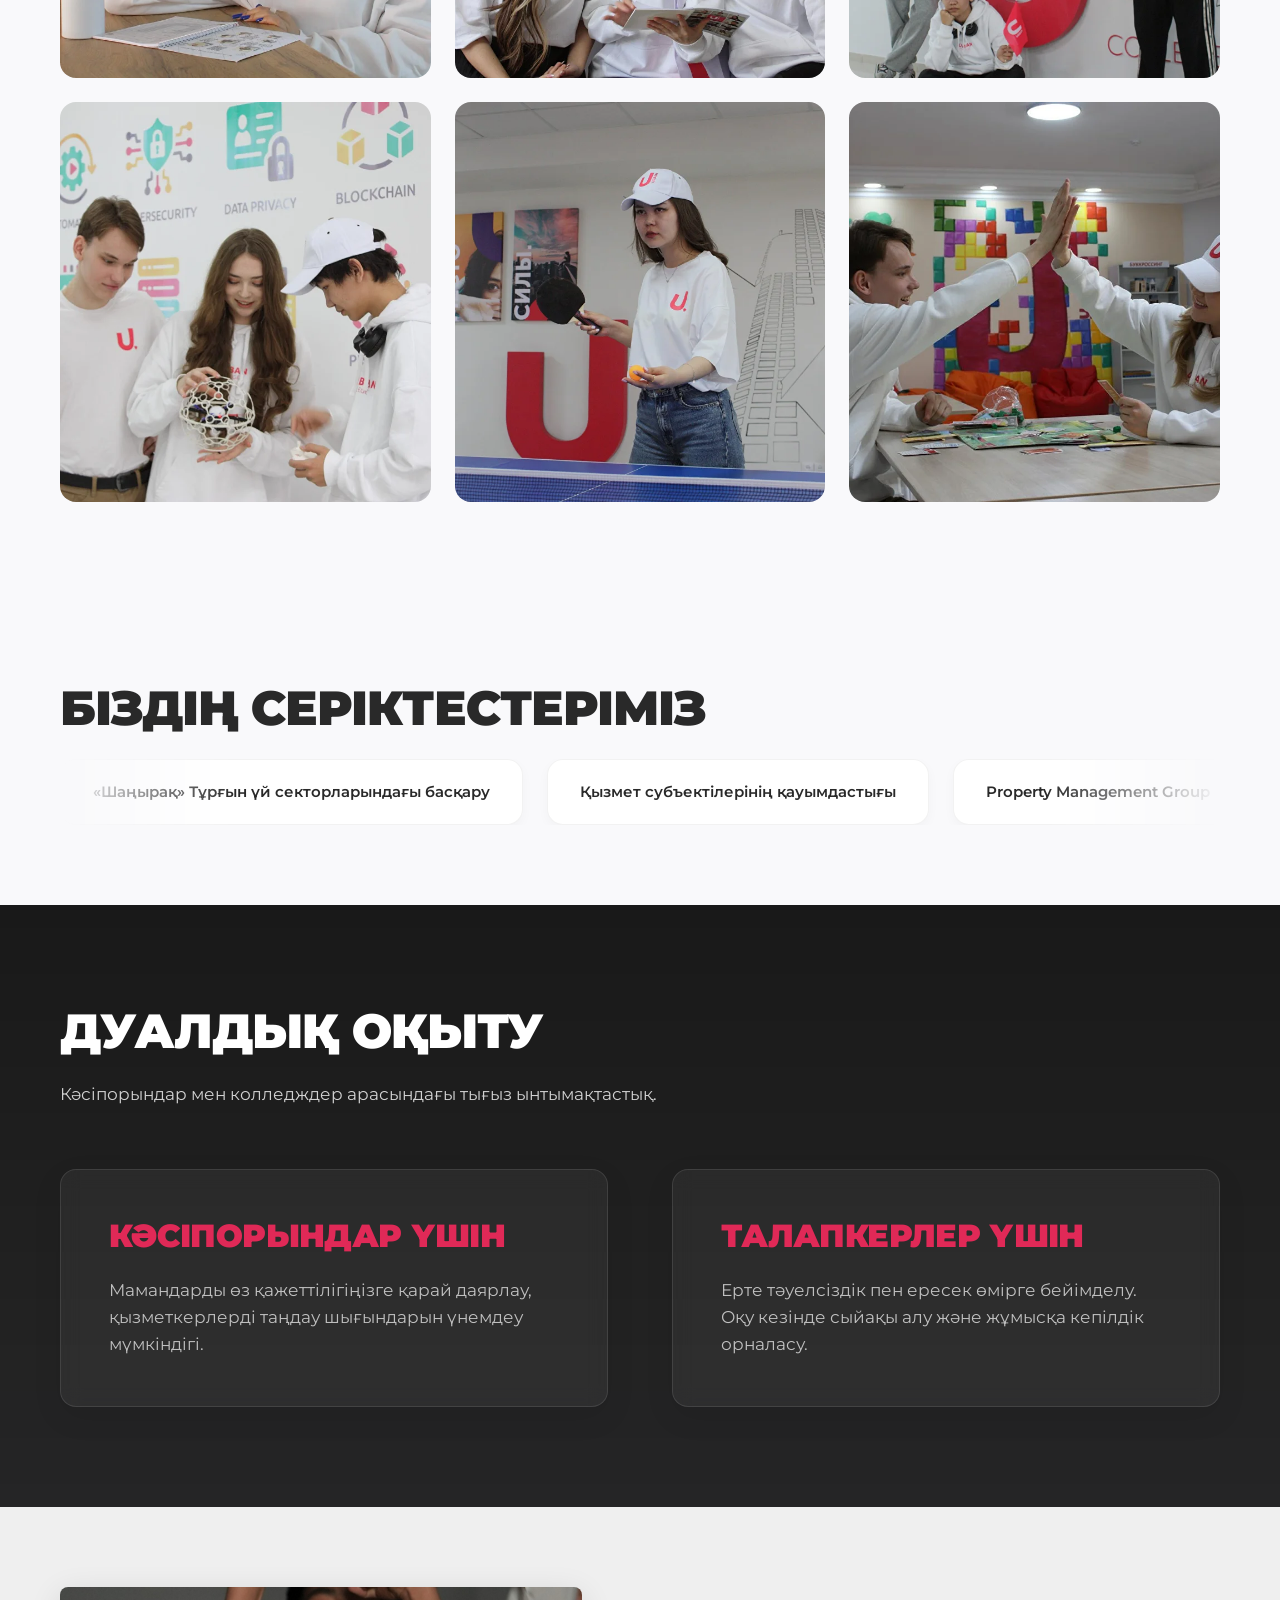
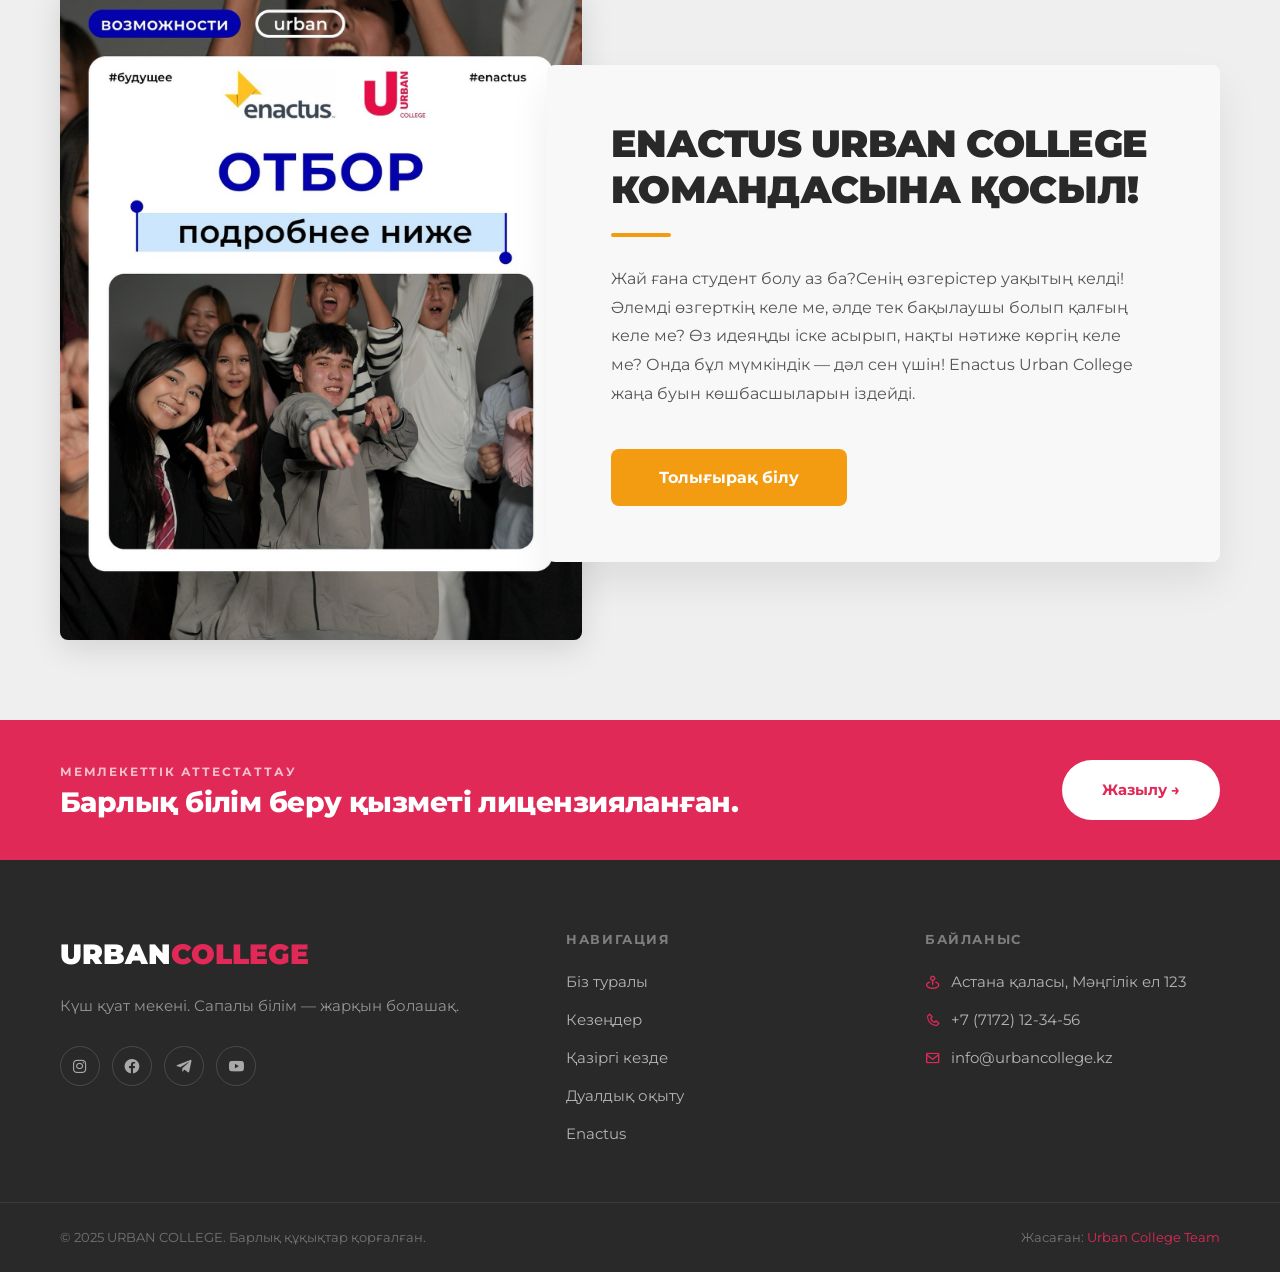
==== commit c9eca288: "удалисправление блока с карточками" ====
--- a/index.html
+++ b/index.html
@@ -177,7 +177,6 @@
 
         <section id="facts" class="section facts-section reveal">
             <div class="container">
-                <h2 class="text-center mb-64" data-i18n="facts.title">БІЗ ТУРАЛЫ МАҢЫЗДЫ НЕ БІЛУ КЕРЕК</h2>
                 <div class="facts-grid">
                     <div class="fact-card">
                         <div class="fact-icon"><i class='bx bx-history'></i></div>
@@ -194,16 +193,6 @@
                         <h3 data-i18n="facts.item3.title">Жұмыс кепілдігі</h3>
                         <p data-i18n="facts.item3.text">Үздік түлектердің жұмысқа орналасуы жүз пайыз кепілдендірілген.
                         </p>
-                    </div>
-                    <div class="fact-card">
-                        <div class="fact-icon"><i class='bx bx-graduation'></i></div>
-                        <h3 data-i18n="facts.item4.title">Грант және коммерция</h3>
-                        <p data-i18n="facts.item4.text">Мемлекеттік гранттар немесе ақылы негізде оқу мүмкіндігі.</p>
-                    </div>
-                    <div class="fact-card">
-                        <div class="fact-icon"><i class='bx bx-buildings'></i></div>
-                        <h3 data-i18n="facts.item5.title">Меншікті ғимарат</h3>
-                        <p data-i18n="facts.item5.text">Оқу ғимараты, зертханалар, кітапхана, асхана және жатақхана.</p>
                     </div>
                 </div>
             </div>
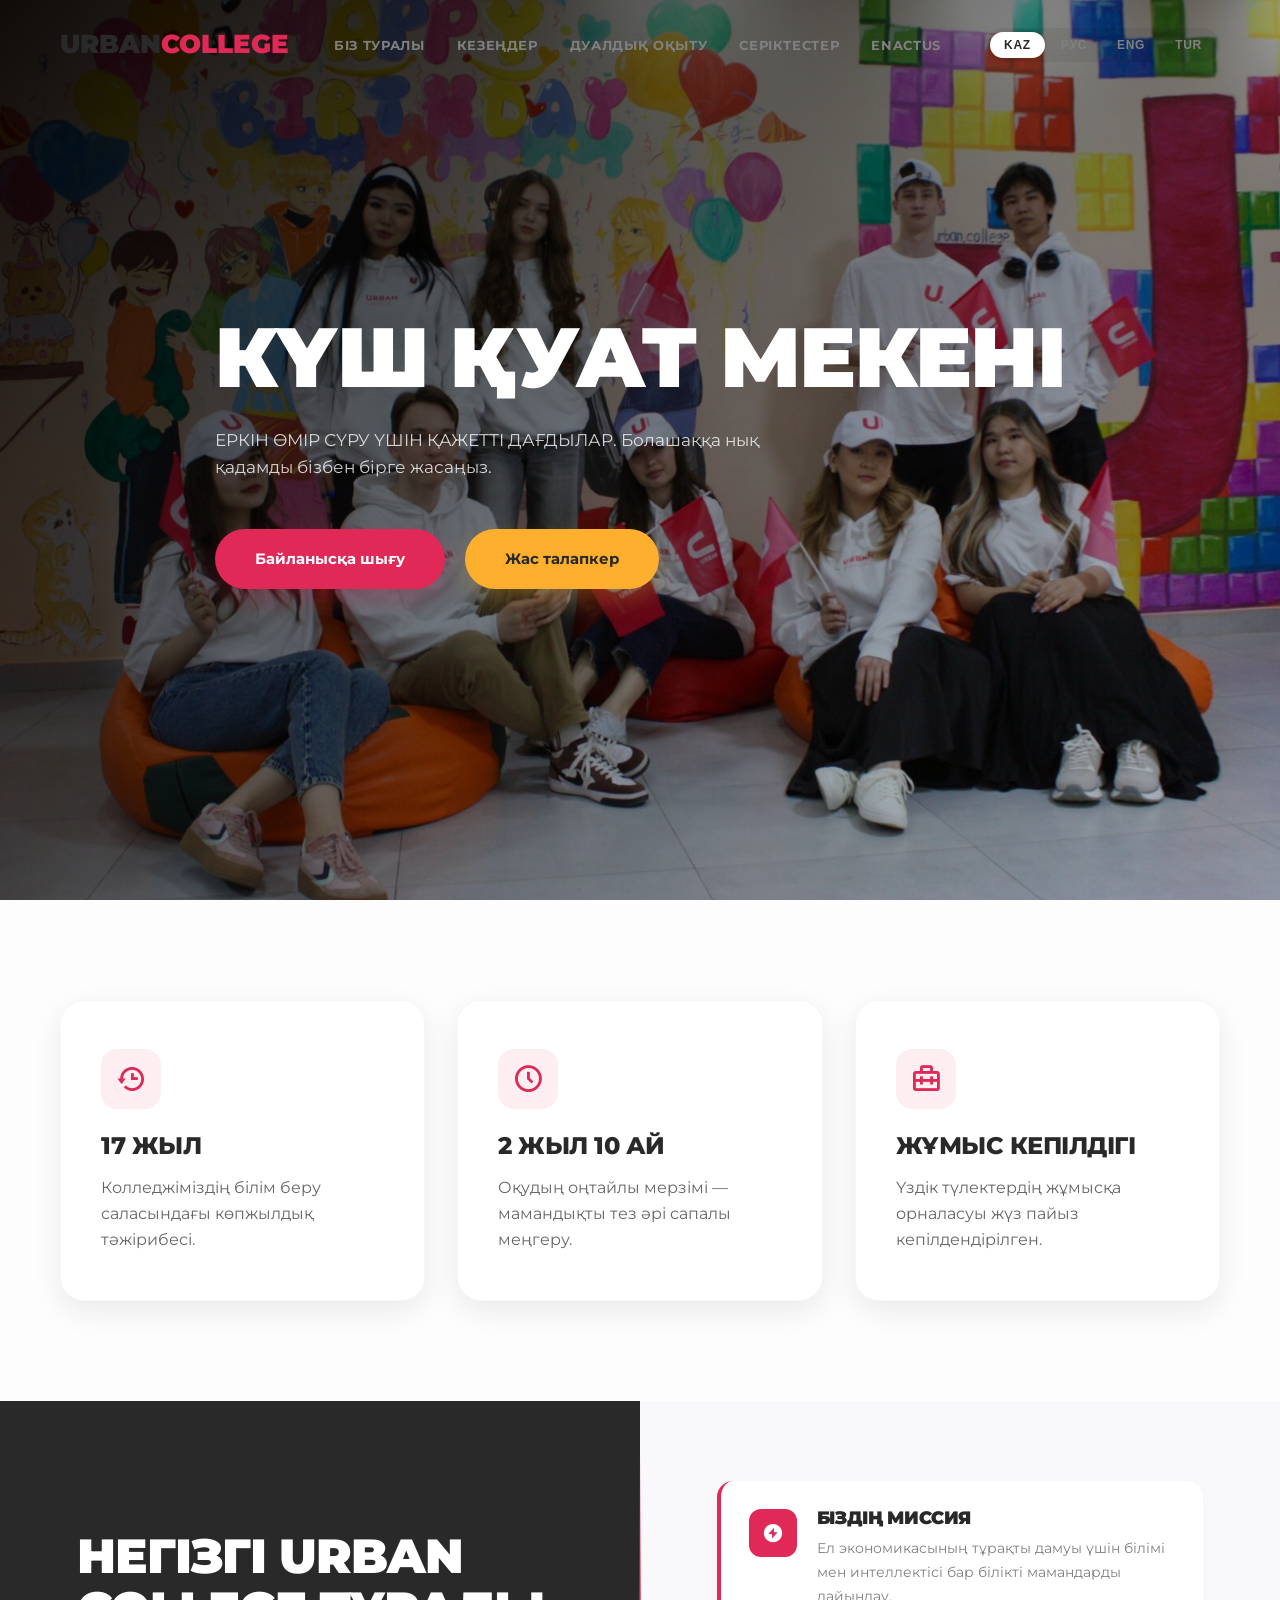
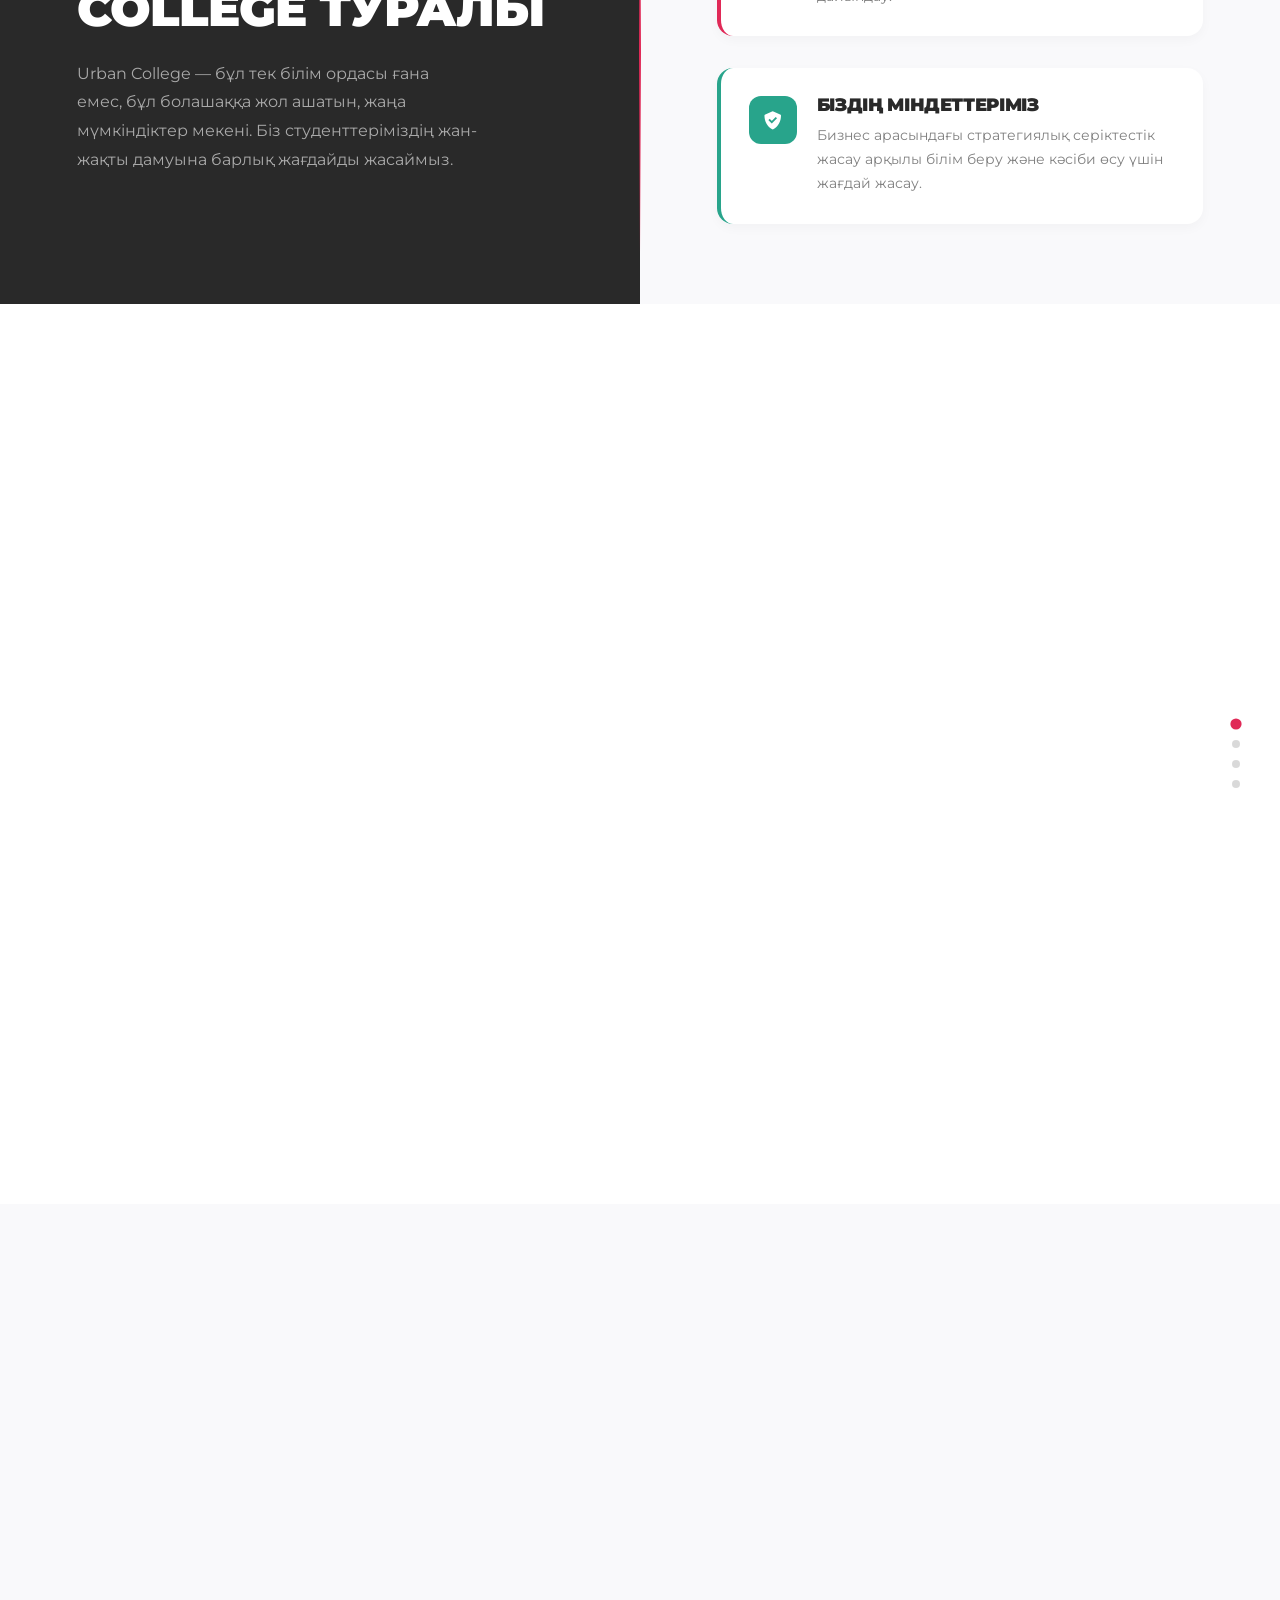
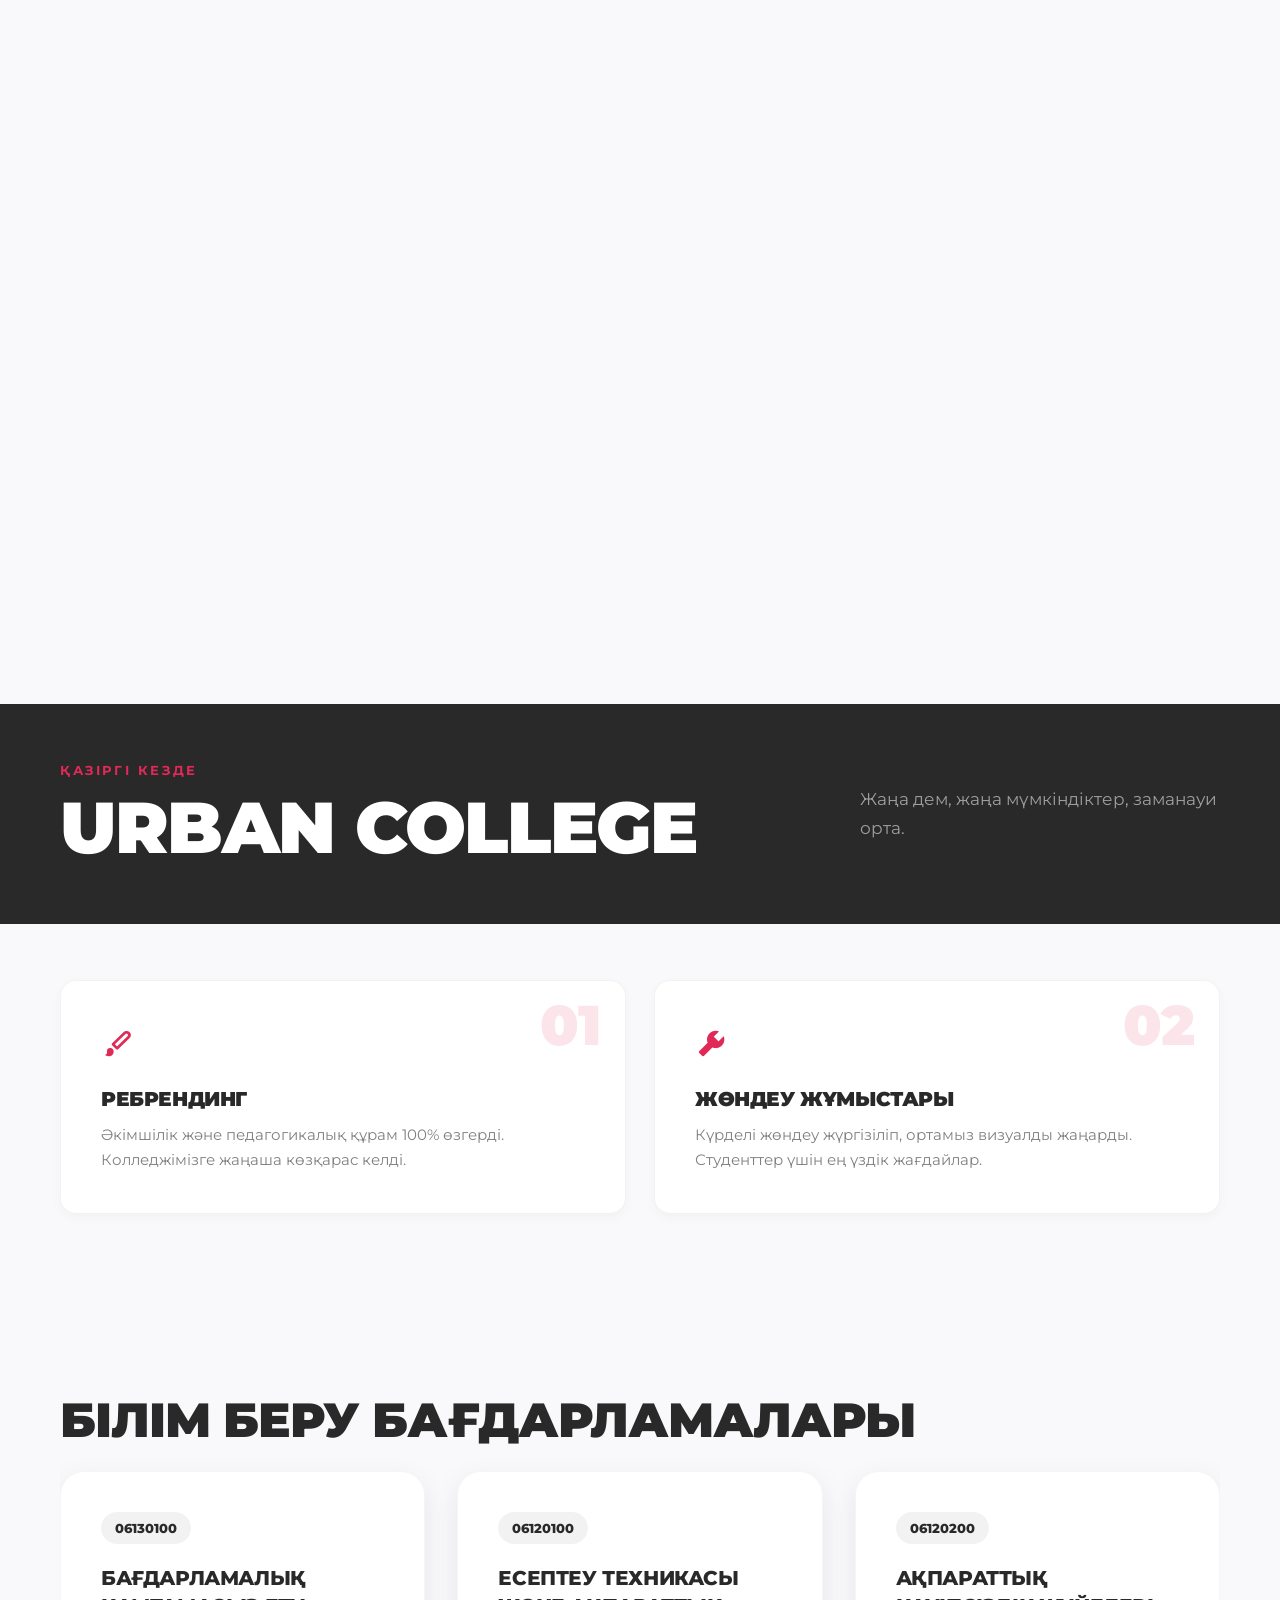
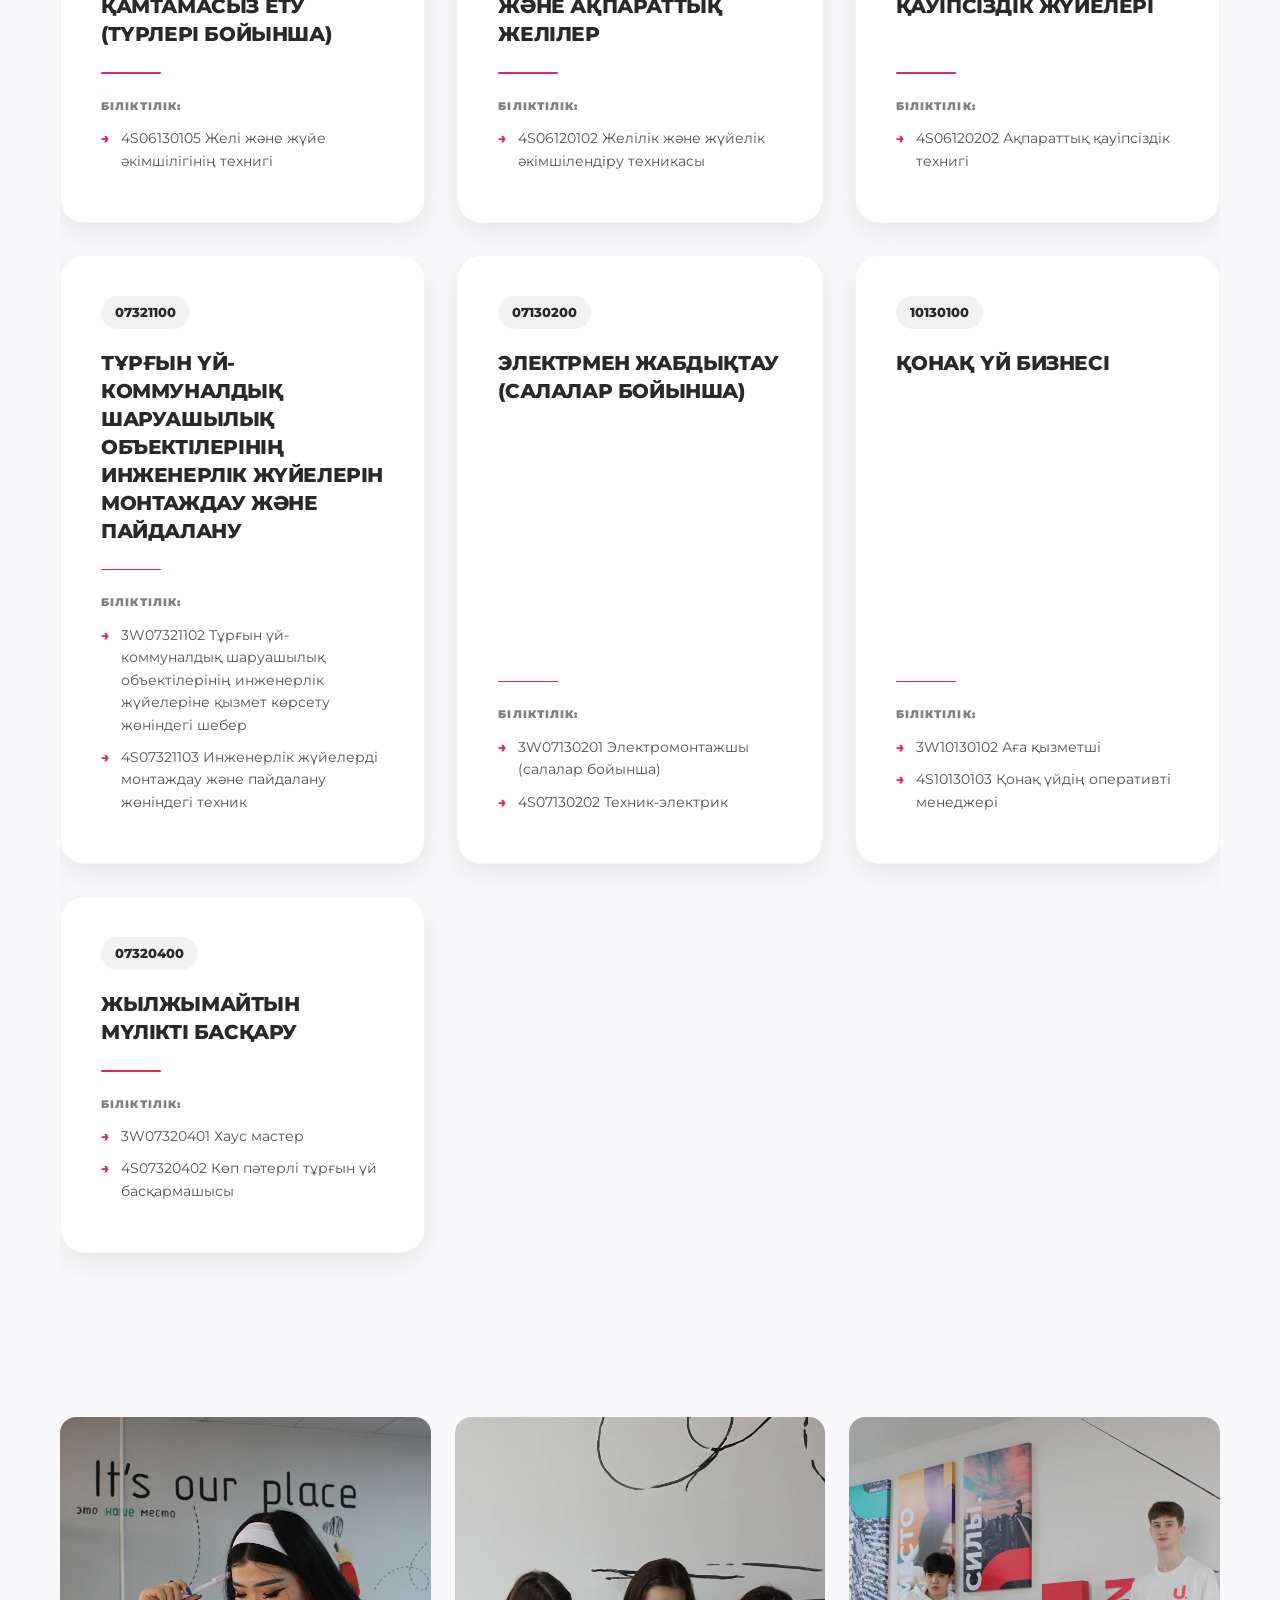
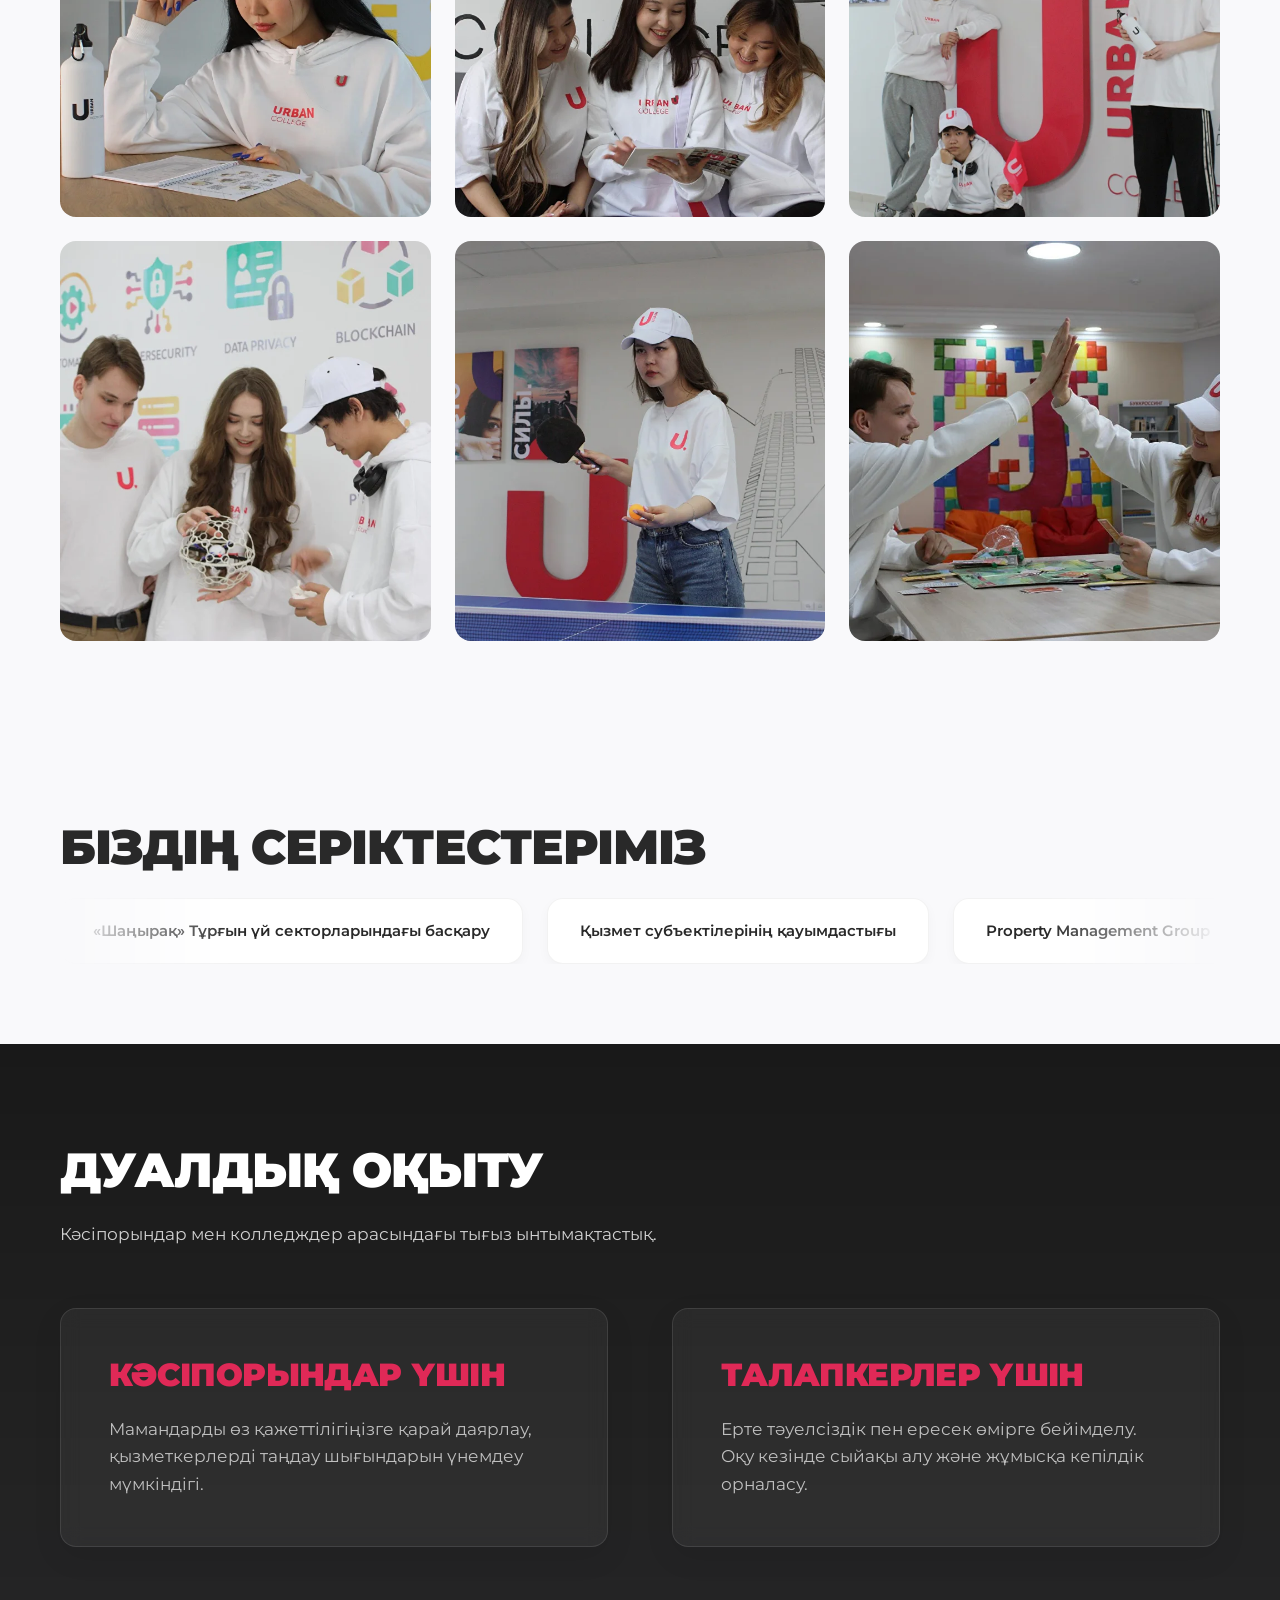
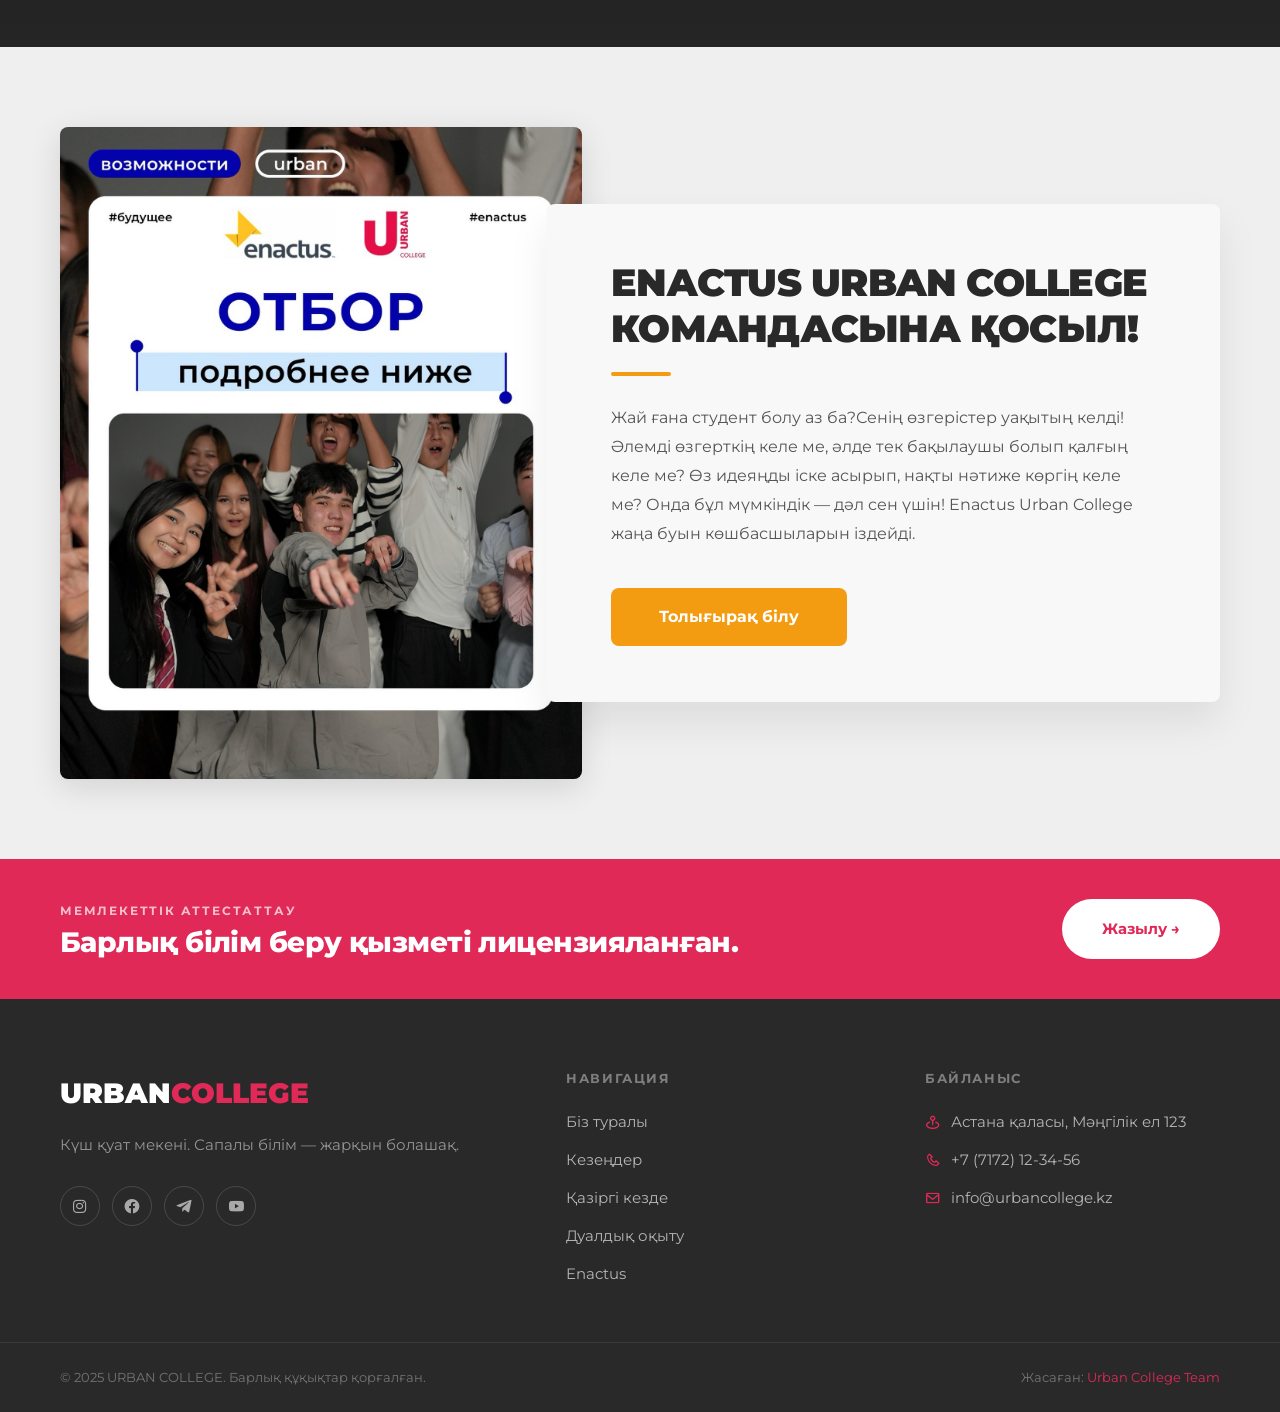
==== commit a887495a: "добавление блока профессии, но херня какая та" ====
--- a/index.html
+++ b/index.html
@@ -121,7 +121,7 @@
                 </ul>
             </nav>
             <div class="header-actions">
-                <button class="btn-yellow d-desktop" data-i18n="nav.cta">Жас талапкер</button>
+
                 <div class="lang-pill d-desktop">
                     <button class="lang-pill-btn active">KAZ</button>
                     <button class="lang-pill-btn">РУС</button>
@@ -148,7 +148,7 @@
                 </ul>
             </nav>
             <div class="mobile-menu-actions">
-                <button class="btn-yellow w-100" data-i18n="nav.cta">Жас талапкер</button>
+
                 <div class="lang-pill mt-32">
                     <button class="lang-pill-btn active">KAZ</button>
                     <button class="lang-pill-btn">РУС</button>
@@ -167,9 +167,9 @@
                     <p class="hero-subtitle" data-i18n="hero.subtitle">ЕРКІН ӨМІР СҮРУ ҮШІН ҚАЖЕТТІ ДАҒДЫЛАР. Болашаққа
                         нық қадамды бізбен бірге жасаңыз.</p>
                     <div class="hero-actions">
-                        <a href="#form" class="btn-primary" data-i18n="hero.contact">Байланысқа шығу</a>
-                        <a href="#about" class="btn-secondary" style="margin-left: 16px;"
-                            data-i18n="hero.more">Толығырақ</a>
+                        <a href="#facts" class="btn-primary" data-i18n="hero.contact">Байланысқа шығу</a>
+                        <a href="#facts" class="btn-yellow" style="margin-left: 16px;" data-i18n="hero.more">Жас
+                            талапкер</a>
                     </div>
                 </div>
             </div>
@@ -338,6 +338,111 @@
                         <h3 data-i18n="now.card2.title">Жөндеу жұмыстары</h3>
                         <p data-i18n="now.card2.text">Күрделі жөндеу жүргізіліп, ортамыз визуалды жаңарды. Студенттер
                             үшін ең үздік жағдайлар.</p>
+                    </div>
+                </div>
+
+                <!-- Educational Programs (Professions) -->
+                <div class="progs-section section mt-80 reveal">
+                    <h2 class="text-center mb-64" data-i18n="progs.title">БІЛІМ БЕРУ БАҒДАРЛАМАЛАРЫ</h2>
+                    <div class="progs-grid">
+                        <!-- Program 1 -->
+                        <div class="prog-card">
+                            <div class="prog-code" data-i18n="progs.p1.code">06130100</div>
+                            <h3 data-i18n="progs.p1.name">Бағдарламалық қамтамасыз ету (түрлері бойынша)</h3>
+                            <div class="prog-divider"></div>
+                            <div class="prog-qual">
+                                <span class="qual-label" data-i18n="progs.qual.label">БІЛІКТІЛІК:</span>
+                                <ul>
+                                    <li data-i18n="progs.p1.q1">4S06130105 Желі және жүйе әкімшілігінің технигі</li>
+                                </ul>
+                            </div>
+                        </div>
+
+                        <!-- Program 2 -->
+                        <div class="prog-card">
+                            <div class="prog-code" data-i18n="progs.p2.code">06120100</div>
+                            <h3 data-i18n="progs.p2.name">Есептеу техникасы және ақпараттық желілер</h3>
+                            <div class="prog-divider"></div>
+                            <div class="prog-qual">
+                                <span class="qual-label" data-i18n="progs.qual.label">БІЛІКТІЛІК:</span>
+                                <ul>
+                                    <li data-i18n="progs.p2.q1">4S06120102 Желілік және жүйелік әкімшілендіру техникасы
+                                    </li>
+                                </ul>
+                            </div>
+                        </div>
+
+                        <!-- Program 3 -->
+                        <div class="prog-card">
+                            <div class="prog-code" data-i18n="progs.p3.code">06120200</div>
+                            <h3 data-i18n="progs.p3.name">Ақпараттық қауіпсіздік жүйелері</h3>
+                            <div class="prog-divider"></div>
+                            <div class="prog-qual">
+                                <span class="qual-label" data-i18n="progs.qual.label">БІЛІКТІЛІК:</span>
+                                <ul>
+                                    <li data-i18n="progs.p3.q1">4S06120202 Ақпараттық қауіпсіздік технигі</li>
+                                </ul>
+                            </div>
+                        </div>
+
+                        <!-- Program 4 -->
+                        <div class="prog-card">
+                            <div class="prog-code" data-i18n="progs.p4.code">07321100</div>
+                            <h3 data-i18n="progs.p4.name">Тұрғын үй-коммуналдық шаруашылық объектілерінің инженерлік
+                                жүйелерін монтаждау жəне пайдалану</h3>
+                            <div class="prog-divider"></div>
+                            <div class="prog-qual">
+                                <span class="qual-label" data-i18n="progs.qual.label">БІЛІКТІЛІК:</span>
+                                <ul>
+                                    <li data-i18n="progs.p4.q1">3W07321102 Тұрғын үй-коммуналдық шаруашылық
+                                        объектілерінің инженерлік жүйелеріне қызмет көрсету жөніндегі шебер</li>
+                                    <li data-i18n="progs.p4.q2">4S07321103 Инженерлік жүйелерді монтаждау жəне пайдалану
+                                        жөніндегі техник</li>
+                                </ul>
+                            </div>
+                        </div>
+
+                        <!-- Program 5 -->
+                        <div class="prog-card">
+                            <div class="prog-code" data-i18n="progs.p5.code">07130200</div>
+                            <h3 data-i18n="progs.p5.name">Электрмен жабдықтау (салалар бойынша)</h3>
+                            <div class="prog-divider"></div>
+                            <div class="prog-qual">
+                                <span class="qual-label" data-i18n="progs.qual.label">БІЛІКТІЛІК:</span>
+                                <ul>
+                                    <li data-i18n="progs.p5.q1">3W07130201 Электромонтажшы (салалар бойынша)</li>
+                                    <li data-i18n="progs.p5.q2">4S07130202 Техник-электрик</li>
+                                </ul>
+                            </div>
+                        </div>
+
+                        <!-- Program 6 -->
+                        <div class="prog-card">
+                            <div class="prog-code" data-i18n="progs.p6.code">10130100</div>
+                            <h3 data-i18n="progs.p6.name">Қонақ үй бизнесі</h3>
+                            <div class="prog-divider"></div>
+                            <div class="prog-qual">
+                                <span class="qual-label" data-i18n="progs.qual.label">БІЛІКТІЛІК:</span>
+                                <ul>
+                                    <li data-i18n="progs.p6.q1">3W10130102 Аға қызметші</li>
+                                    <li data-i18n="progs.p6.q2">4S10130103 Қонақ үйдің оперативті менеджері</li>
+                                </ul>
+                            </div>
+                        </div>
+
+                        <!-- Program 7 -->
+                        <div class="prog-card">
+                            <div class="prog-code" data-i18n="progs.p7.code">07320400</div>
+                            <h3 data-i18n="progs.p7.name">Жылжымайтын мүлікті басқару</h3>
+                            <div class="prog-divider"></div>
+                            <div class="prog-qual">
+                                <span class="qual-label" data-i18n="progs.qual.label">БІЛІКТІЛІК:</span>
+                                <ul>
+                                    <li data-i18n="progs.p7.q1">3W07320401 Хаус мастер</li>
+                                    <li data-i18n="progs.p7.q2">4S07320402 Көп пәтерлі тұрғын үй басқармашысы</li>
+                                </ul>
+                            </div>
+                        </div>
                     </div>
                 </div>
 
@@ -460,7 +565,7 @@
                     <p class="footer-cta-label" data-i18n="footer.cta.label">Мемлекеттік аттестаттау</p>
                     <h3 data-i18n="footer.cta.title">Барлық білім беру қызметі лицензияланған.</h3>
                 </div>
-                <a href="#form" class="btn-primary" data-i18n="footer.cta.btn">Жазылу →</a>
+                <a href="#facts" class="btn-primary" data-i18n="footer.cta.btn">Жазылу →</a>
             </div>
         </div>
 
--- a/style.css
+++ b/style.css
@@ -622,6 +622,103 @@
     }
 }
 
+/* Professions Section */
+.progs-grid {
+    display: grid;
+    grid-template-columns: repeat(auto-fit, minmax(320px, 1fr));
+    gap: 32px;
+}
+
+.prog-card {
+    background: var(--card-bg);
+    padding: 40px;
+    border-radius: var(--radius-lg);
+    border: 1px solid rgba(0, 0, 0, 0.04);
+    box-shadow: var(--shadow-md);
+    transition: 0.4s cubic-bezier(0.165, 0.84, 0.44, 1);
+    display: flex;
+    flex-direction: column;
+    position: relative;
+    overflow: hidden;
+}
+
+.prog-card:hover {
+    transform: translateY(-8px);
+    box-shadow: var(--shadow-lg);
+    border-color: rgba(225, 37, 83, 0.15);
+}
+
+.prog-code {
+    display: inline-block;
+    padding: 6px 14px;
+    background: rgba(0, 0, 0, 0.05);
+    border-radius: 100px;
+    font-size: 13px;
+    font-weight: 800;
+    color: var(--primary-black);
+    width: fit-content;
+    margin-bottom: 20px;
+}
+
+.prog-card h3 {
+    font-size: 20px;
+    font-weight: 800;
+    line-height: 1.4;
+    color: var(--primary-black);
+    margin-bottom: 24px;
+    flex-grow: 1;
+}
+
+.prog-divider {
+    height: 1.5px;
+    width: 60px;
+    background: var(--primary-red);
+    margin-bottom: 24px;
+    border-radius: 2px;
+}
+
+.qual-label {
+    display: block;
+    font-size: 11px;
+    font-weight: 900;
+    color: var(--text-muted);
+    letter-spacing: 0.1em;
+    text-transform: uppercase;
+    margin-bottom: 12px;
+}
+
+.prog-qual ul {
+    list-style: none;
+    padding: 0;
+}
+
+.prog-qual li {
+    font-size: 14px;
+    line-height: 1.6;
+    color: #555;
+    position: relative;
+    padding-left: 20px;
+    margin-bottom: 10px;
+}
+
+.prog-qual li::before {
+    content: '→';
+    position: absolute;
+    left: 0;
+    color: var(--primary-red);
+    font-weight: 800;
+}
+
+@media (max-width: 768px) {
+    .progs-grid {
+        grid-template-columns: 1fr;
+    }
+
+    .prog-card {
+        padding: 32px;
+    }
+}
+
 /* =========================================
    Sticky Scroll Timeline
    ========================================= */
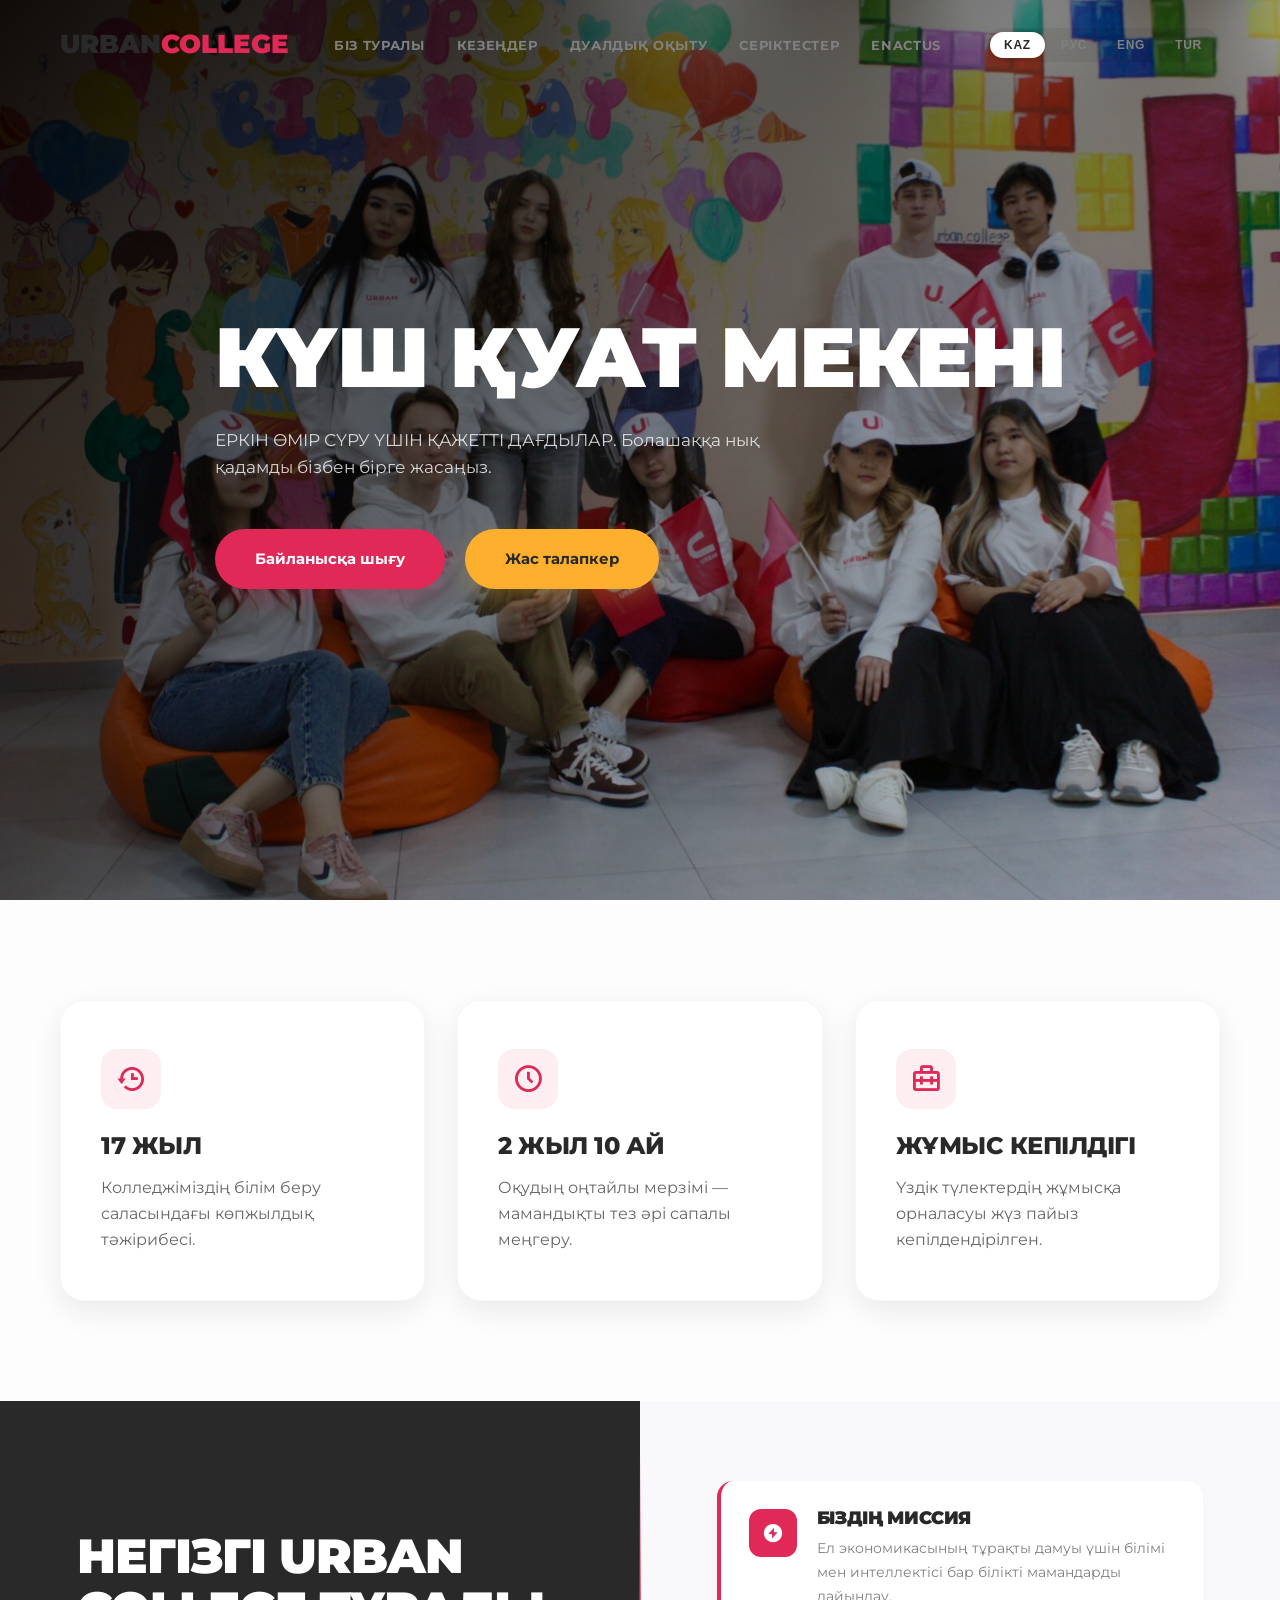
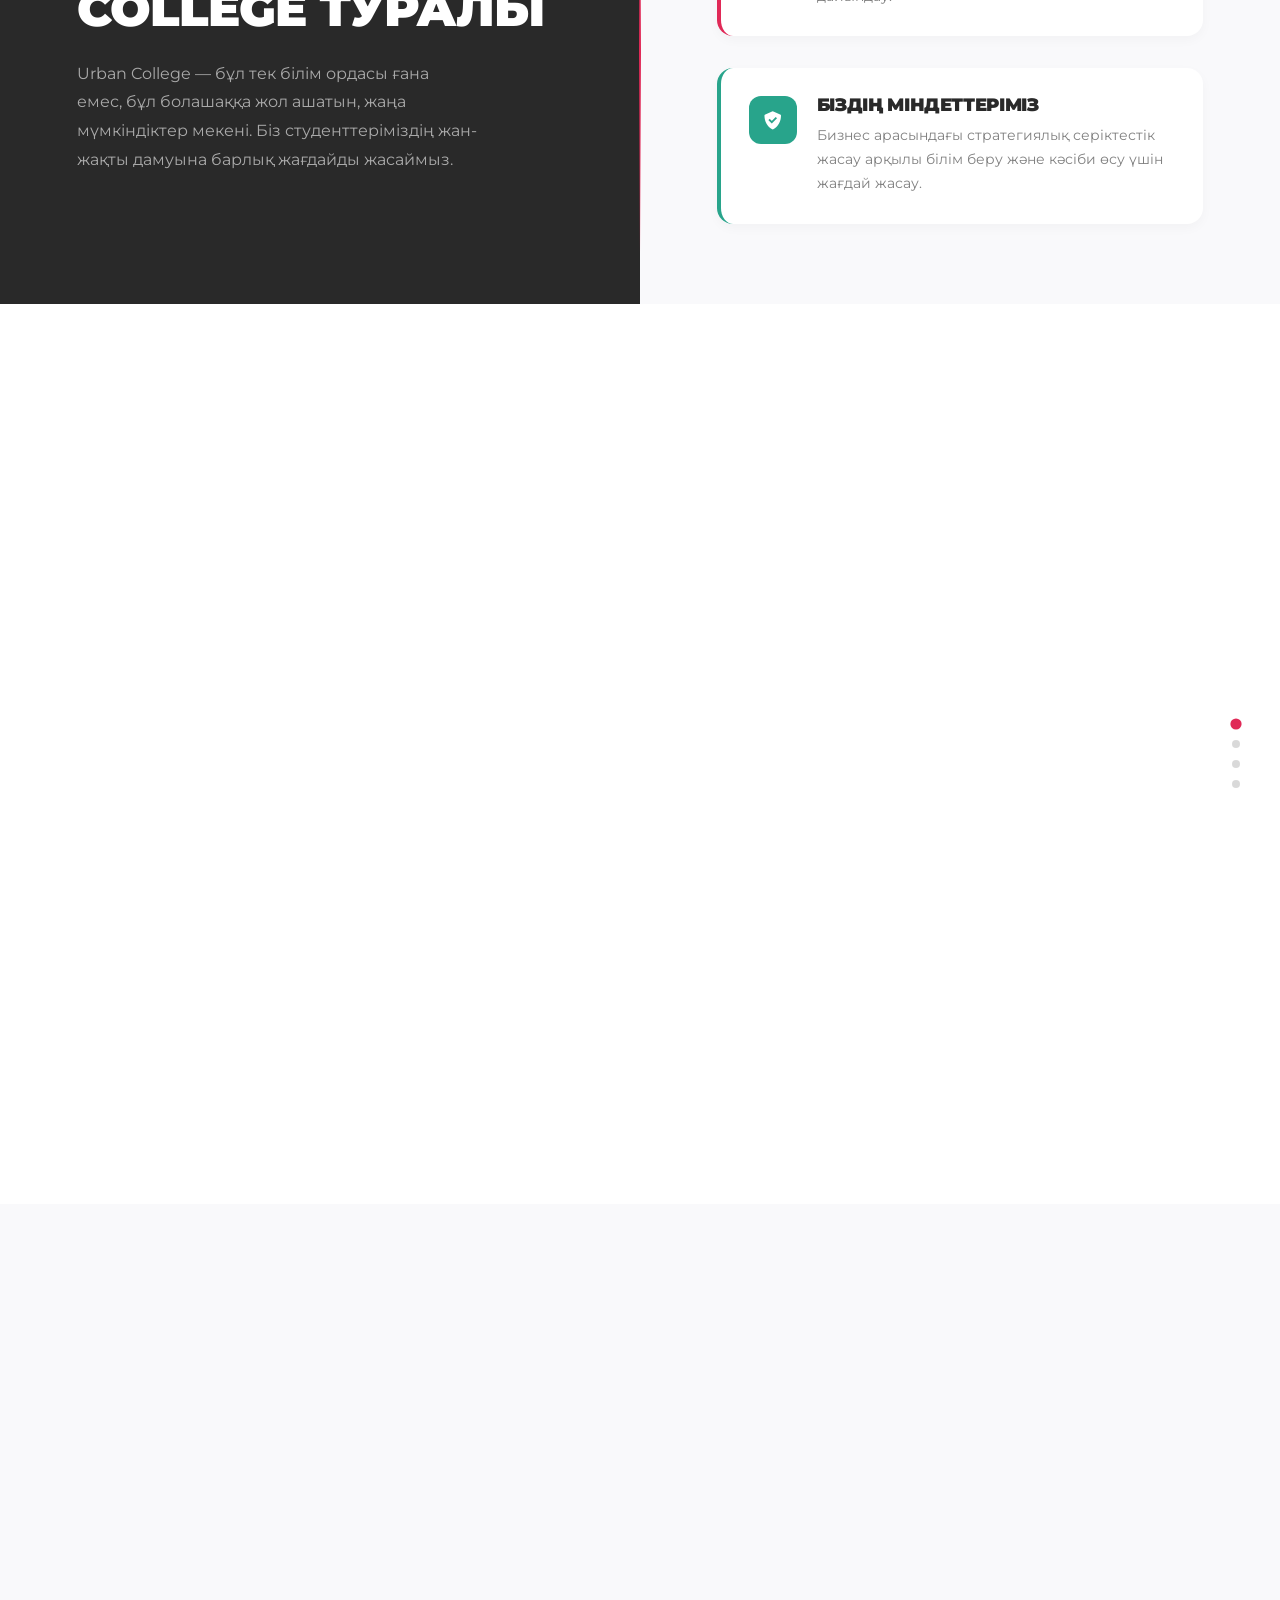
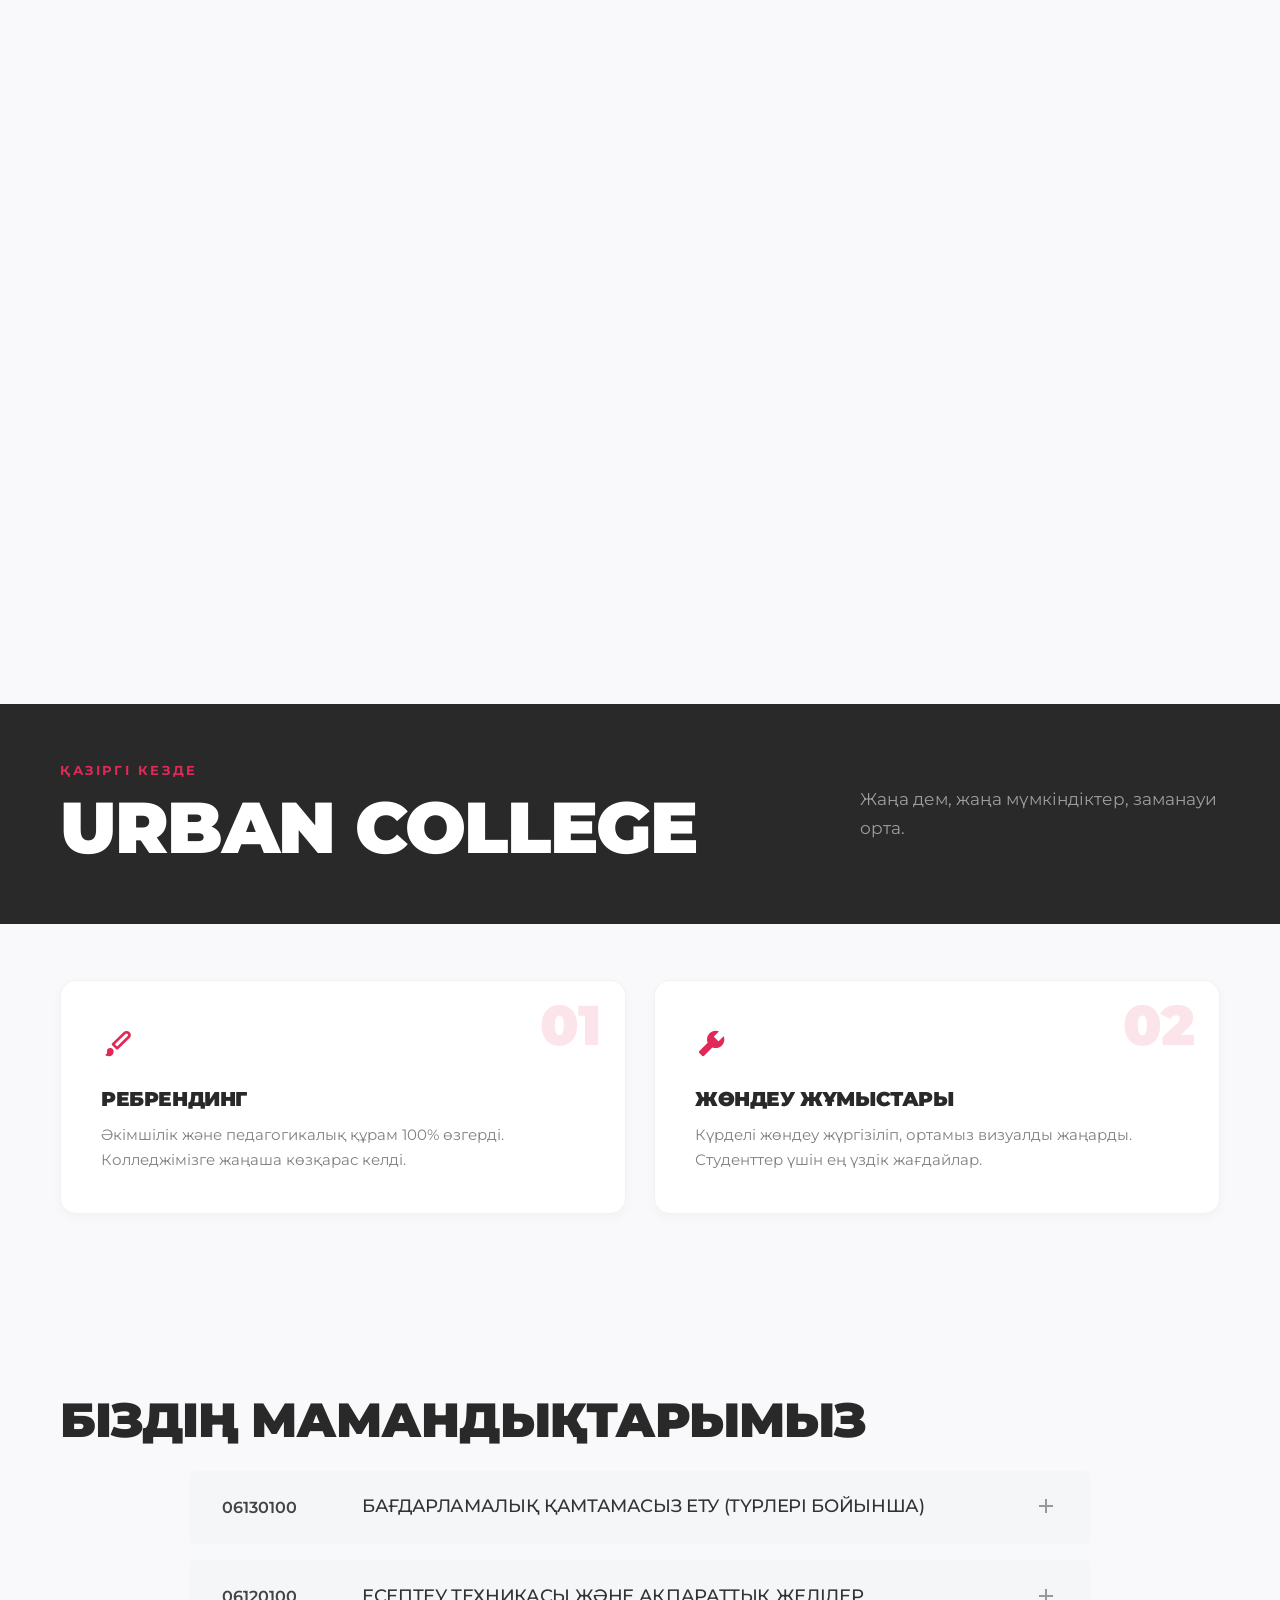
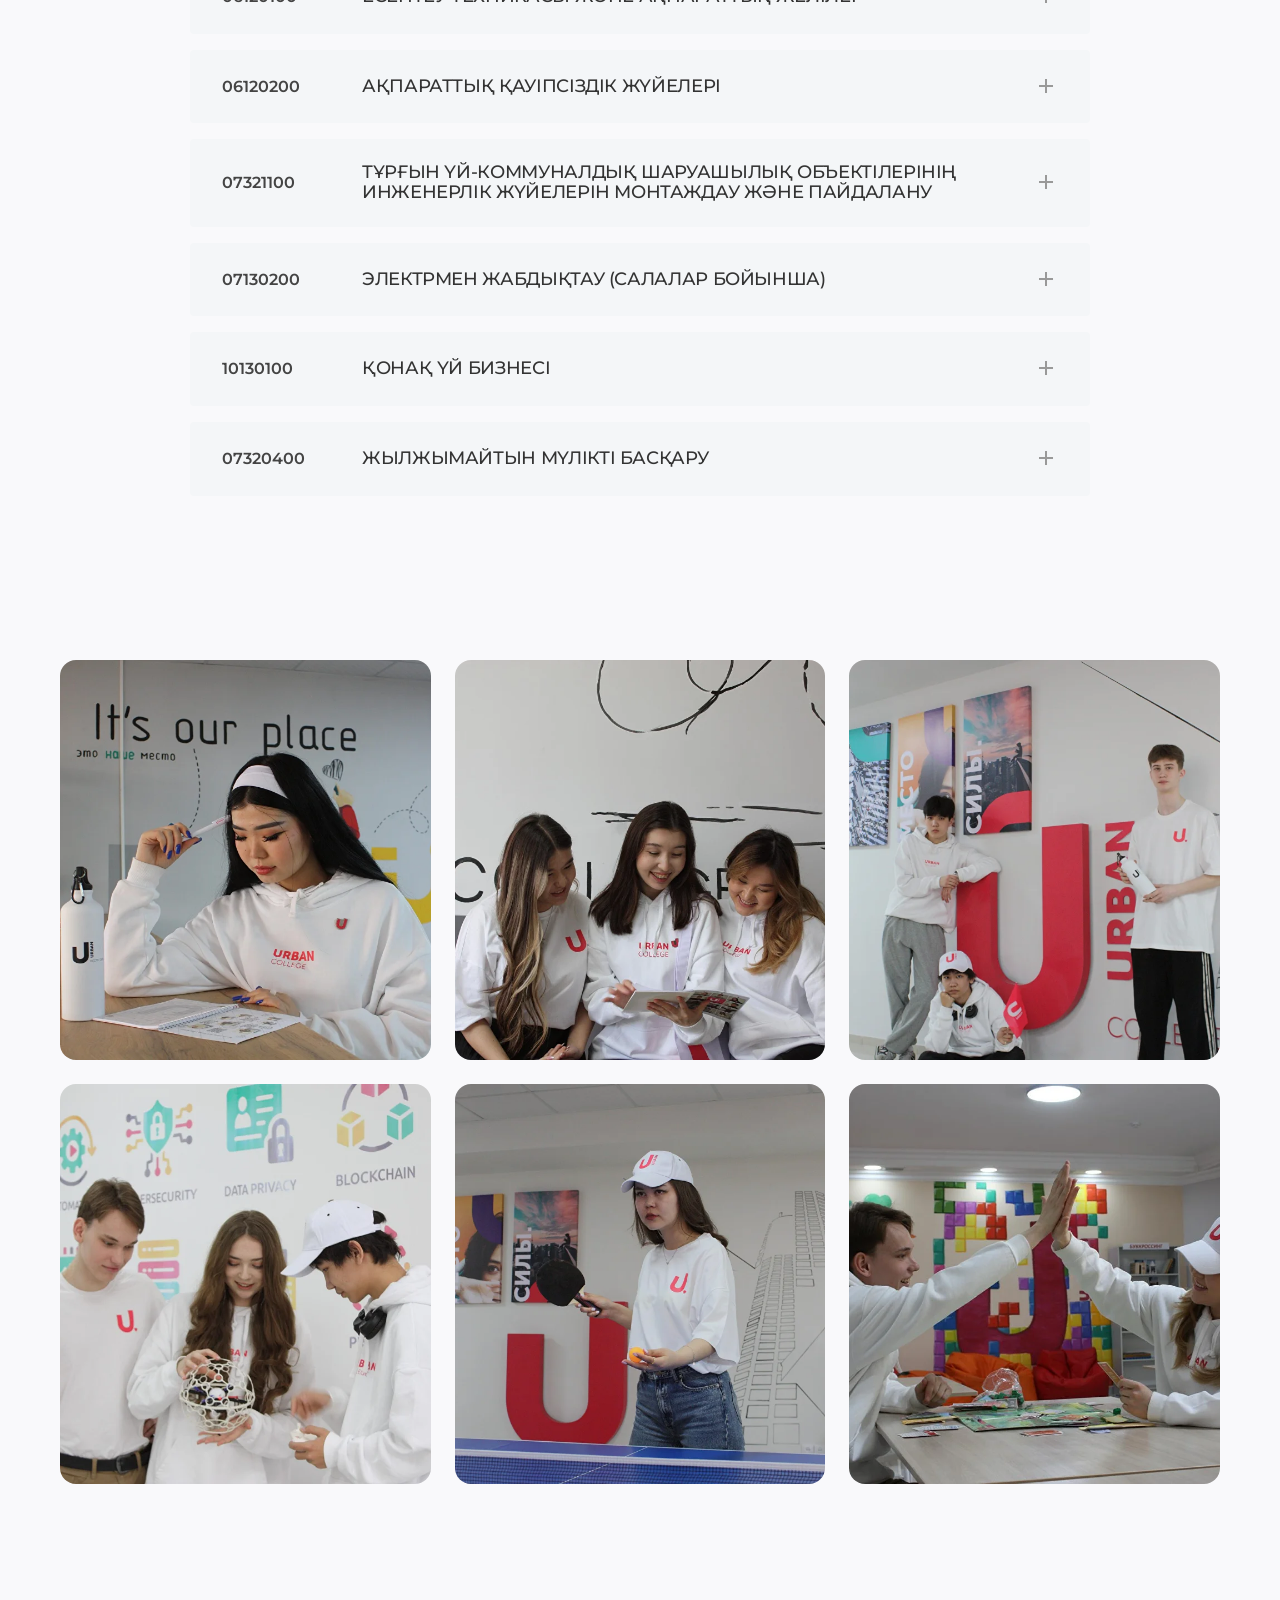
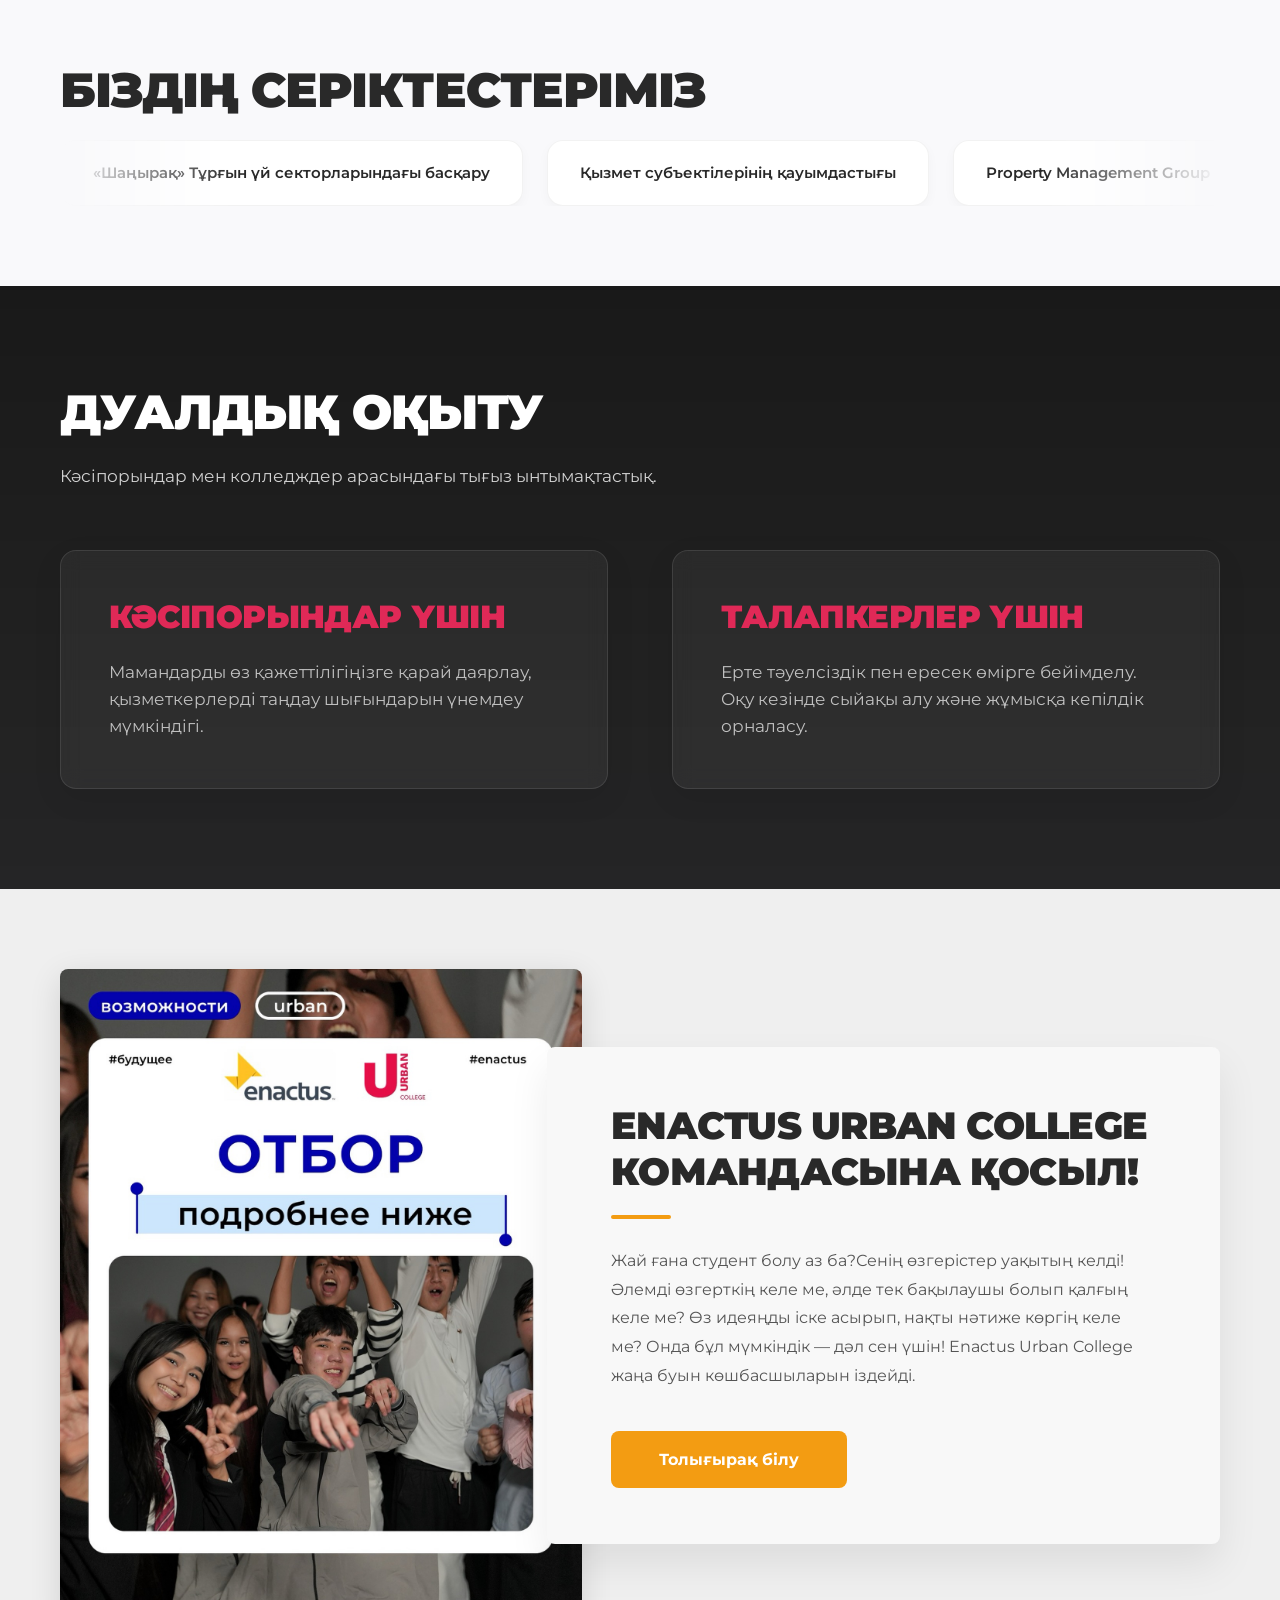
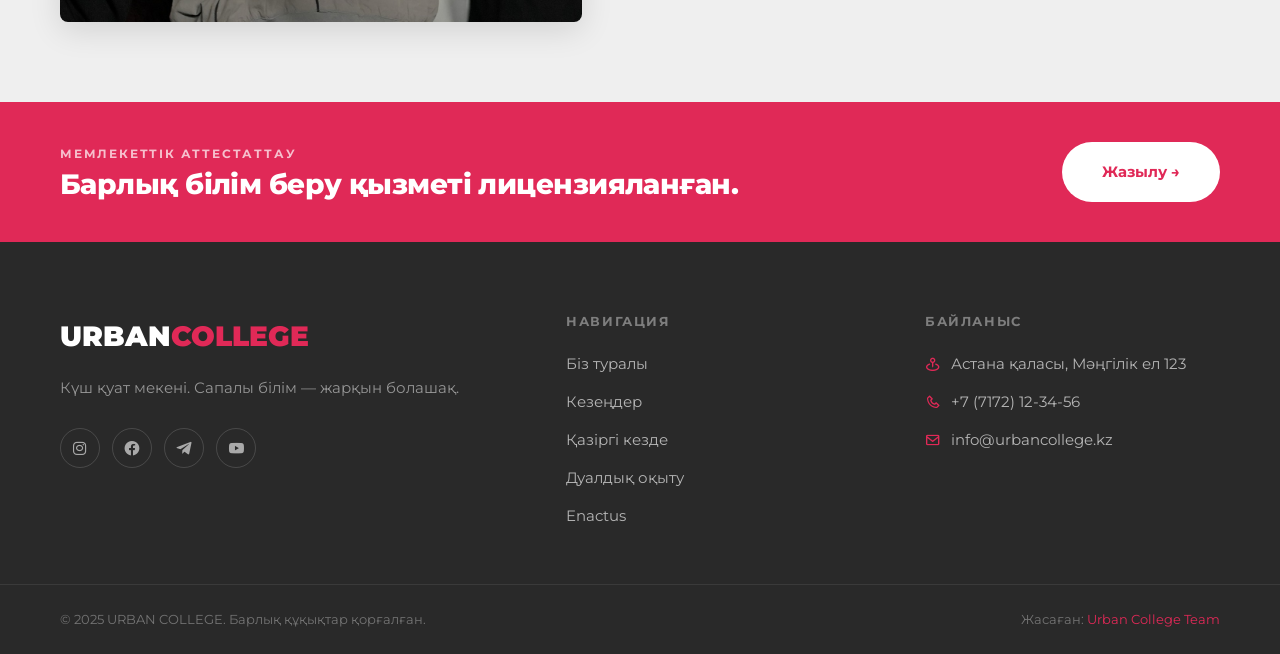
==== commit 18656fdf: "добавление блока профессии" ====
--- a/index.html
+++ b/index.html
@@ -344,103 +344,167 @@
                 <!-- Educational Programs (Professions) -->
                 <div class="progs-section section mt-80 reveal">
                     <h2 class="text-center mb-64" data-i18n="progs.title">БІЛІМ БЕРУ БАҒДАРЛАМАЛАРЫ</h2>
-                    <div class="progs-grid">
+                    <div class="progs-list">
                         <!-- Program 1 -->
-                        <div class="prog-card">
-                            <div class="prog-code" data-i18n="progs.p1.code">06130100</div>
-                            <h3 data-i18n="progs.p1.name">Бағдарламалық қамтамасыз ету (түрлері бойынша)</h3>
-                            <div class="prog-divider"></div>
-                            <div class="prog-qual">
-                                <span class="qual-label" data-i18n="progs.qual.label">БІЛІКТІЛІК:</span>
-                                <ul>
-                                    <li data-i18n="progs.p1.q1">4S06130105 Желі және жүйе әкімшілігінің технигі</li>
-                                </ul>
+                        <div class="prog-row">
+                            <div class="prog-row-header">
+                                <div class="prog-code-info">
+                                    <span class="prog-code-num" data-i18n="progs.p1.code">06130100</span>
+                                    <h3 class="prog-row-title" data-i18n="progs.p1.name">Бағдарламалық қамтамасыз ету
+                                        (түрлері бойынша)</h3>
+                                </div>
+                                <div class="prog-row-icon"><i class='bx bx-plus'></i></div>
+                            </div>
+                            <div class="prog-row-body">
+                                <div class="prog-row-content">
+                                    <div class="prog-qual">
+                                        <span class="qual-label" data-i18n="progs.qual.label">БІЛІКТІЛІК:</span>
+                                        <ul>
+                                            <li data-i18n="progs.p1.q1">4S06130105 Желі және жүйе әкімшілігінің технигі
+                                            </li>
+                                        </ul>
+                                    </div>
+                                </div>
                             </div>
                         </div>
 
                         <!-- Program 2 -->
-                        <div class="prog-card">
-                            <div class="prog-code" data-i18n="progs.p2.code">06120100</div>
-                            <h3 data-i18n="progs.p2.name">Есептеу техникасы және ақпараттық желілер</h3>
-                            <div class="prog-divider"></div>
-                            <div class="prog-qual">
-                                <span class="qual-label" data-i18n="progs.qual.label">БІЛІКТІЛІК:</span>
-                                <ul>
-                                    <li data-i18n="progs.p2.q1">4S06120102 Желілік және жүйелік әкімшілендіру техникасы
-                                    </li>
-                                </ul>
+                        <div class="prog-row">
+                            <div class="prog-row-header">
+                                <div class="prog-code-info">
+                                    <span class="prog-code-num" data-i18n="progs.p2.code">06120100</span>
+                                    <h3 class="prog-row-title" data-i18n="progs.p2.name">Есептеу техникасы және
+                                        ақпараттық желілер</h3>
+                                </div>
+                                <div class="prog-row-icon"><i class='bx bx-plus'></i></div>
+                            </div>
+                            <div class="prog-row-body">
+                                <div class="prog-row-content">
+                                    <div class="prog-qual">
+                                        <span class="qual-label" data-i18n="progs.qual.label">БІЛІКТІЛІК:</span>
+                                        <ul>
+                                            <li data-i18n="progs.p2.q1">4S06120102 Желілік және жүйелік әкімшілендіру
+                                                техникасы</li>
+                                        </ul>
+                                    </div>
+                                </div>
                             </div>
                         </div>
 
                         <!-- Program 3 -->
-                        <div class="prog-card">
-                            <div class="prog-code" data-i18n="progs.p3.code">06120200</div>
-                            <h3 data-i18n="progs.p3.name">Ақпараттық қауіпсіздік жүйелері</h3>
-                            <div class="prog-divider"></div>
-                            <div class="prog-qual">
-                                <span class="qual-label" data-i18n="progs.qual.label">БІЛІКТІЛІК:</span>
-                                <ul>
-                                    <li data-i18n="progs.p3.q1">4S06120202 Ақпараттық қауіпсіздік технигі</li>
-                                </ul>
+                        <div class="prog-row">
+                            <div class="prog-row-header">
+                                <div class="prog-code-info">
+                                    <span class="prog-code-num" data-i18n="progs.p3.code">06120200</span>
+                                    <h3 class="prog-row-title" data-i18n="progs.p3.name">Ақпараттық қауіпсіздік жүйелері
+                                    </h3>
+                                </div>
+                                <div class="prog-row-icon"><i class='bx bx-plus'></i></div>
+                            </div>
+                            <div class="prog-row-body">
+                                <div class="prog-row-content">
+                                    <div class="prog-qual">
+                                        <span class="qual-label" data-i18n="progs.qual.label">БІЛІКТІЛІК:</span>
+                                        <ul>
+                                            <li data-i18n="progs.p3.q1">4S06120202 Ақпараттық қауіпсіздік технигі</li>
+                                        </ul>
+                                    </div>
+                                </div>
                             </div>
                         </div>
 
                         <!-- Program 4 -->
-                        <div class="prog-card">
-                            <div class="prog-code" data-i18n="progs.p4.code">07321100</div>
-                            <h3 data-i18n="progs.p4.name">Тұрғын үй-коммуналдық шаруашылық объектілерінің инженерлік
-                                жүйелерін монтаждау жəне пайдалану</h3>
-                            <div class="prog-divider"></div>
-                            <div class="prog-qual">
-                                <span class="qual-label" data-i18n="progs.qual.label">БІЛІКТІЛІК:</span>
-                                <ul>
-                                    <li data-i18n="progs.p4.q1">3W07321102 Тұрғын үй-коммуналдық шаруашылық
-                                        объектілерінің инженерлік жүйелеріне қызмет көрсету жөніндегі шебер</li>
-                                    <li data-i18n="progs.p4.q2">4S07321103 Инженерлік жүйелерді монтаждау жəне пайдалану
-                                        жөніндегі техник</li>
-                                </ul>
+                        <div class="prog-row">
+                            <div class="prog-row-header">
+                                <div class="prog-code-info">
+                                    <span class="prog-code-num" data-i18n="progs.p4.code">07321100</span>
+                                    <h3 class="prog-row-title" data-i18n="progs.p4.name">Тұрғын үй-коммуналдық
+                                        шаруашылық объектілерінің инженерлік жүйелерін монтаждау жəне пайдалану</h3>
+                                </div>
+                                <div class="prog-row-icon"><i class='bx bx-plus'></i></div>
+                            </div>
+                            <div class="prog-row-body">
+                                <div class="prog-row-content">
+                                    <div class="prog-qual">
+                                        <span class="qual-label" data-i18n="progs.qual.label">БІЛІКТІЛІК:</span>
+                                        <ul>
+                                            <li data-i18n="progs.p4.q1">3W07321102 Тұрғын үй-коммуналдық шаруашылық
+                                                объектілерінің инженерлік жүйелеріне қызмет көрсету жөніндегі шебер</li>
+                                            <li data-i18n="progs.p4.q2">4S07321103 Инженерлік жүйелерді монтаждау жəне
+                                                пайдалану жөніндегі техник</li>
+                                        </ul>
+                                    </div>
+                                </div>
                             </div>
                         </div>
 
                         <!-- Program 5 -->
-                        <div class="prog-card">
-                            <div class="prog-code" data-i18n="progs.p5.code">07130200</div>
-                            <h3 data-i18n="progs.p5.name">Электрмен жабдықтау (салалар бойынша)</h3>
-                            <div class="prog-divider"></div>
-                            <div class="prog-qual">
-                                <span class="qual-label" data-i18n="progs.qual.label">БІЛІКТІЛІК:</span>
-                                <ul>
-                                    <li data-i18n="progs.p5.q1">3W07130201 Электромонтажшы (салалар бойынша)</li>
-                                    <li data-i18n="progs.p5.q2">4S07130202 Техник-электрик</li>
-                                </ul>
+                        <div class="prog-row">
+                            <div class="prog-row-header">
+                                <div class="prog-code-info">
+                                    <span class="prog-code-num" data-i18n="progs.p5.code">07130200</span>
+                                    <h3 class="prog-row-title" data-i18n="progs.p5.name">Электрмен жабдықтау (салалар
+                                        бойынша)</h3>
+                                </div>
+                                <div class="prog-row-icon"><i class='bx bx-plus'></i></div>
+                            </div>
+                            <div class="prog-row-body">
+                                <div class="prog-row-content">
+                                    <div class="prog-qual">
+                                        <span class="qual-label" data-i18n="progs.qual.label">БІЛІКТІЛІК:</span>
+                                        <ul>
+                                            <li data-i18n="progs.p5.q1">3W07130201 Электромонтажшы (салалар бойынша)
+                                            </li>
+                                            <li data-i18n="progs.p5.q2">4S07130202 Техник-электрик</li>
+                                        </ul>
+                                    </div>
+                                </div>
                             </div>
                         </div>
 
                         <!-- Program 6 -->
-                        <div class="prog-card">
-                            <div class="prog-code" data-i18n="progs.p6.code">10130100</div>
-                            <h3 data-i18n="progs.p6.name">Қонақ үй бизнесі</h3>
-                            <div class="prog-divider"></div>
-                            <div class="prog-qual">
-                                <span class="qual-label" data-i18n="progs.qual.label">БІЛІКТІЛІК:</span>
-                                <ul>
-                                    <li data-i18n="progs.p6.q1">3W10130102 Аға қызметші</li>
-                                    <li data-i18n="progs.p6.q2">4S10130103 Қонақ үйдің оперативті менеджері</li>
-                                </ul>
+                        <div class="prog-row">
+                            <div class="prog-row-header">
+                                <div class="prog-code-info">
+                                    <span class="prog-code-num" data-i18n="progs.p6.code">10130100</span>
+                                    <h3 class="prog-row-title" data-i18n="progs.p6.name">Қонақ үй бизнесі</h3>
+                                </div>
+                                <div class="prog-row-icon"><i class='bx bx-plus'></i></div>
+                            </div>
+                            <div class="prog-row-body">
+                                <div class="prog-row-content">
+                                    <div class="prog-qual">
+                                        <span class="qual-label" data-i18n="progs.qual.label">БІЛІКТІЛІК:</span>
+                                        <ul>
+                                            <li data-i18n="progs.p6.q1">3W10130102 Аға қызметші</li>
+                                            <li data-i18n="progs.p6.q2">4S10130103 Қонақ үйдің оперативті менеджері</li>
+                                        </ul>
+                                    </div>
+                                </div>
                             </div>
                         </div>
 
                         <!-- Program 7 -->
-                        <div class="prog-card">
-                            <div class="prog-code" data-i18n="progs.p7.code">07320400</div>
-                            <h3 data-i18n="progs.p7.name">Жылжымайтын мүлікті басқару</h3>
-                            <div class="prog-divider"></div>
-                            <div class="prog-qual">
-                                <span class="qual-label" data-i18n="progs.qual.label">БІЛІКТІЛІК:</span>
-                                <ul>
-                                    <li data-i18n="progs.p7.q1">3W07320401 Хаус мастер</li>
-                                    <li data-i18n="progs.p7.q2">4S07320402 Көп пәтерлі тұрғын үй басқармашысы</li>
-                                </ul>
+                        <div class="prog-row">
+                            <div class="prog-row-header">
+                                <div class="prog-code-info">
+                                    <span class="prog-code-num" data-i18n="progs.p7.code">07320400</span>
+                                    <h3 class="prog-row-title" data-i18n="progs.p7.name">Жылжымайтын мүлікті басқару
+                                    </h3>
+                                </div>
+                                <div class="prog-row-icon"><i class='bx bx-plus'></i></div>
+                            </div>
+                            <div class="prog-row-body">
+                                <div class="prog-row-content">
+                                    <div class="prog-qual">
+                                        <span class="qual-label" data-i18n="progs.qual.label">БІЛІКТІЛІК:</span>
+                                        <ul>
+                                            <li data-i18n="progs.p7.q1">3W07320401 Хаус мастер</li>
+                                            <li data-i18n="progs.p7.q2">4S07320402 Көп пәтерлі тұрғын үй басқармашысы
+                                            </li>
+                                        </ul>
+                                    </div>
+                                </div>
                             </div>
                         </div>
                     </div>
--- a/style.css
+++ b/style.css
@@ -622,100 +622,135 @@
     }
 }
 
-/* Professions Section */
-.progs-grid {
+/* Professions Section (List Style) */
+.progs-list {
+    max-width: 900px;
+    margin: 0 auto;
+    display: flex;
+    flex-direction: column;
+    gap: 16px;
+}
+
+.prog-row {
+    background: #f4f6f8;
+    border-radius: 4px;
+    /* Subtle radius from screenshot */
+    overflow: hidden;
+    transition: 0.3s ease;
+}
+
+.prog-row-header {
+    padding: 24px 32px;
+    display: flex;
+    justify-content: space-between;
+    align-items: center;
+    cursor: pointer;
+    transition: 0.3s;
+}
+
+.prog-row-header:hover {
+    background: #eceff2;
+}
+
+.prog-code-info {
+    display: flex;
+    align-items: center;
+    gap: 40px;
+}
+
+.prog-code-num {
+    font-size: 16px;
+    font-weight: 600;
+    color: #444;
+    min-width: 100px;
+}
+
+.prog-row-title {
+    font-size: 18px;
+    font-weight: 500;
+    color: #333;
+    margin: 0;
+}
+
+.prog-row-icon {
+    font-size: 24px;
+    color: #999;
+    transition: 0.4s;
+    display: flex;
+    align-items: center;
+}
+
+.prog-row.expanded .prog-row-icon {
+    transform: rotate(45deg);
+    /* Plus to X */
+    color: var(--primary-red);
+}
+
+/* Body / Content */
+.prog-row-body {
     display: grid;
-    grid-template-columns: repeat(auto-fit, minmax(320px, 1fr));
-    gap: 32px;
-}
-
-.prog-card {
-    background: var(--card-bg);
-    padding: 40px;
-    border-radius: var(--radius-lg);
-    border: 1px solid rgba(0, 0, 0, 0.04);
-    box-shadow: var(--shadow-md);
-    transition: 0.4s cubic-bezier(0.165, 0.84, 0.44, 1);
-    display: flex;
-    flex-direction: column;
-    position: relative;
+    grid-template-rows: 0fr;
+    transition: grid-template-rows 0.4s cubic-bezier(0.4, 0, 0.2, 1);
+}
+
+.prog-row.expanded .prog-row-body {
+    grid-template-rows: 1fr;
+}
+
+.prog-row-content {
     overflow: hidden;
 }
 
-.prog-card:hover {
-    transform: translateY(-8px);
-    box-shadow: var(--shadow-lg);
-    border-color: rgba(225, 37, 83, 0.15);
-}
-
-.prog-code {
-    display: inline-block;
-    padding: 6px 14px;
-    background: rgba(0, 0, 0, 0.05);
-    border-radius: 100px;
-    font-size: 13px;
-    font-weight: 800;
-    color: var(--primary-black);
-    width: fit-content;
-    margin-bottom: 20px;
-}
-
-.prog-card h3 {
-    font-size: 20px;
-    font-weight: 800;
-    line-height: 1.4;
-    color: var(--primary-black);
-    margin-bottom: 24px;
-    flex-grow: 1;
-}
-
-.prog-divider {
-    height: 1.5px;
-    width: 60px;
-    background: var(--primary-red);
-    margin-bottom: 24px;
-    border-radius: 2px;
+.prog-qual {
+    padding: 0 32px 32px 172px;
+    /* Aligned with title start */
 }
 
 .qual-label {
     display: block;
     font-size: 11px;
-    font-weight: 900;
+    font-weight: 800;
     color: var(--text-muted);
-    letter-spacing: 0.1em;
+    letter-spacing: 0.05em;
     text-transform: uppercase;
-    margin-bottom: 12px;
+    margin-bottom: 8px;
 }
 
 .prog-qual ul {
     list-style: none;
     padding: 0;
+    margin: 0;
 }
 
 .prog-qual li {
     font-size: 14px;
-    line-height: 1.6;
     color: #555;
-    position: relative;
-    padding-left: 20px;
-    margin-bottom: 10px;
-}
-
-.prog-qual li::before {
-    content: '→';
-    position: absolute;
-    left: 0;
-    color: var(--primary-red);
-    font-weight: 800;
+    margin-bottom: 4px;
+    line-height: 1.5;
 }
 
 @media (max-width: 768px) {
-    .progs-grid {
-        grid-template-columns: 1fr;
-    }
-
-    .prog-card {
-        padding: 32px;
+    .prog-row-header {
+        padding: 20px;
+    }
+
+    .prog-code-info {
+        flex-direction: column;
+        align-items: flex-start;
+        gap: 8px;
+    }
+
+    .prog-code-num {
+        min-width: unset;
+        font-size: 14px;
+    }
+
+    .prog-row-title {
+        font-size: 16px;
+    }
+
+    .prog-qual {
+        padding: 0 20px 20px 20px;
     }
 }
 
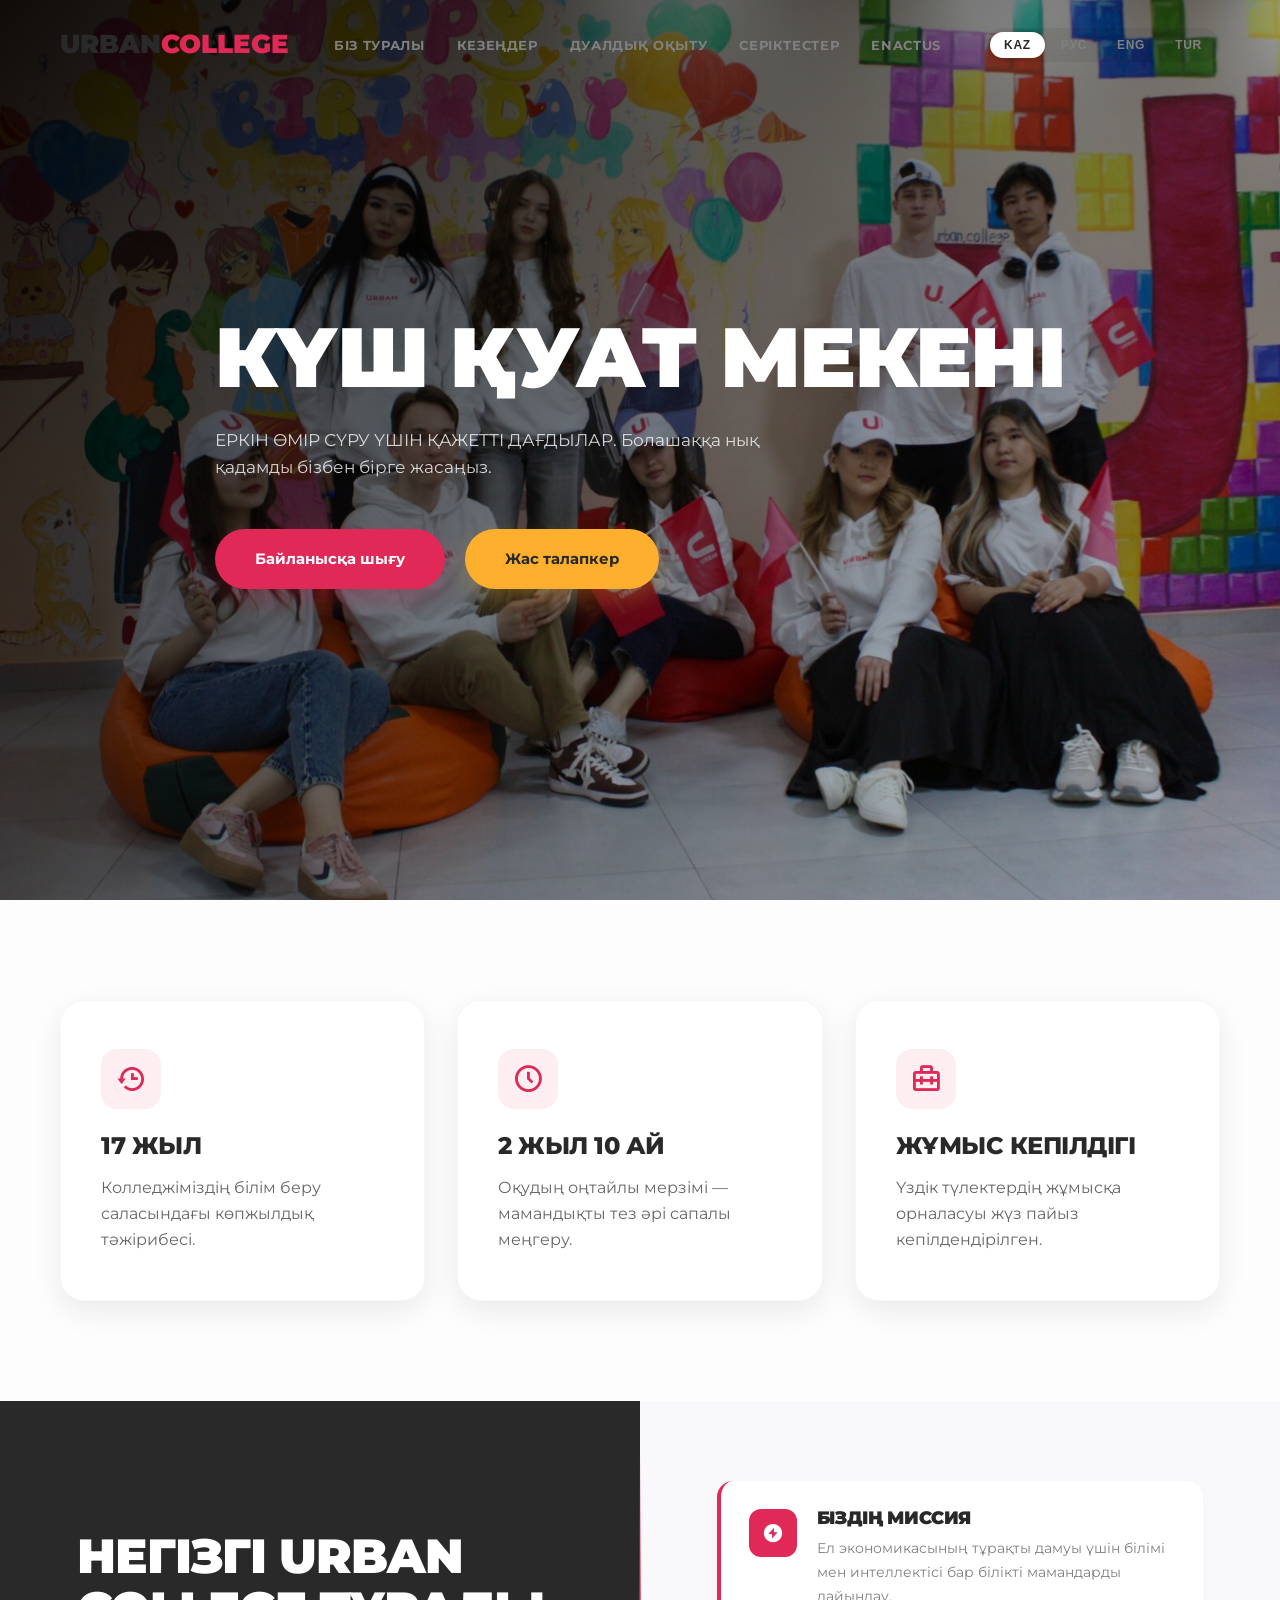
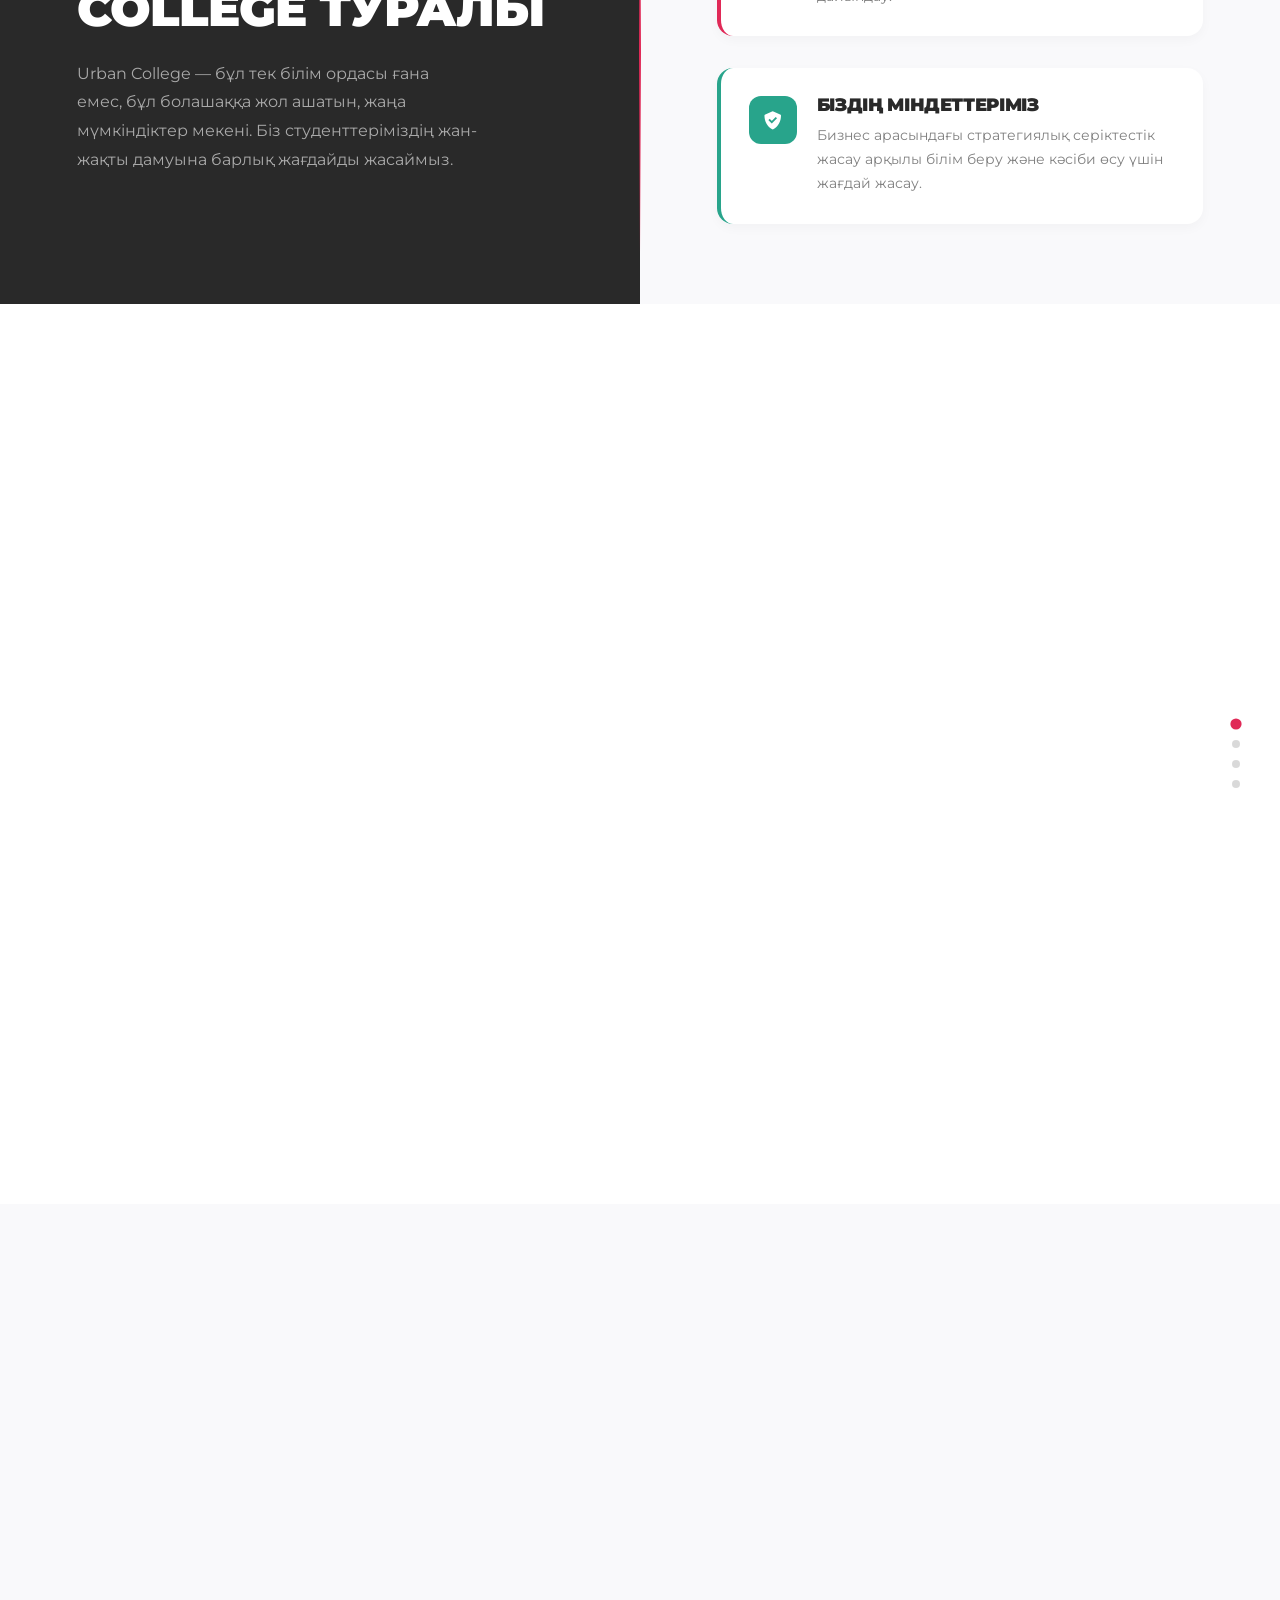
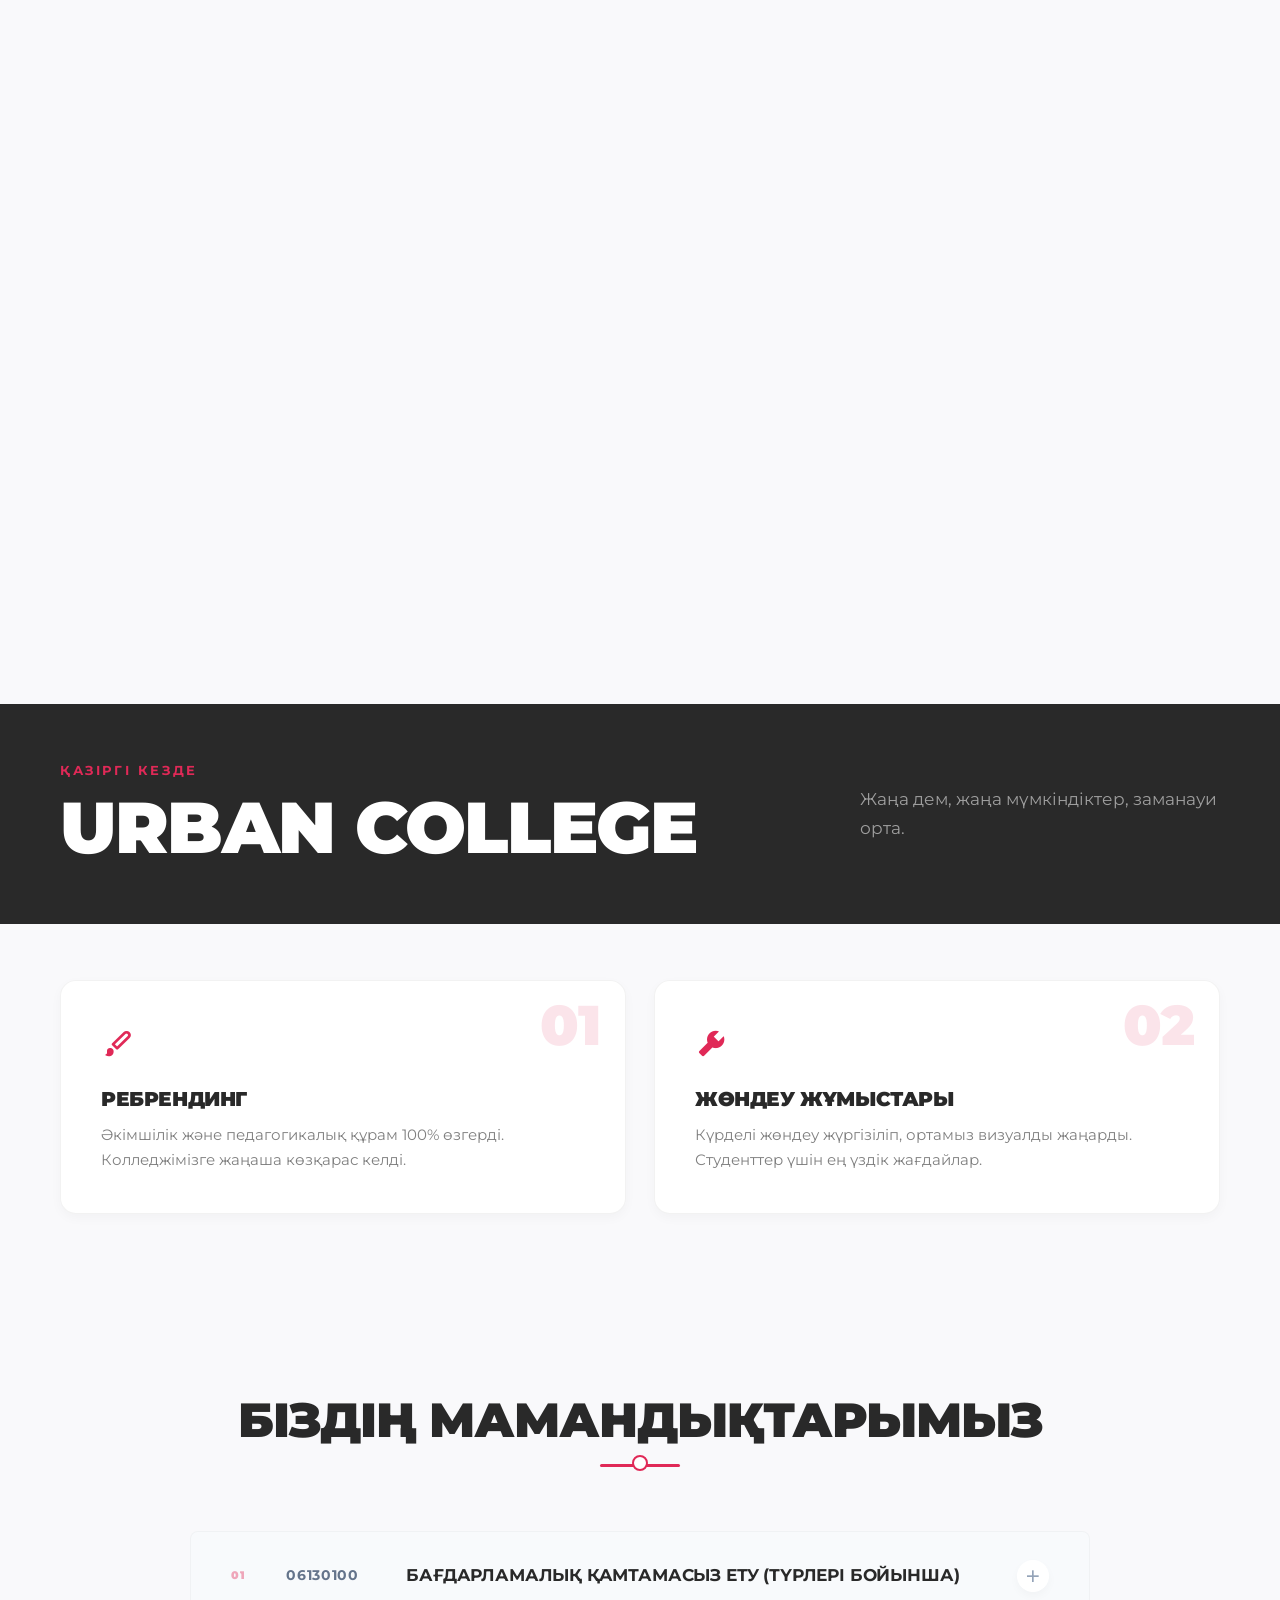
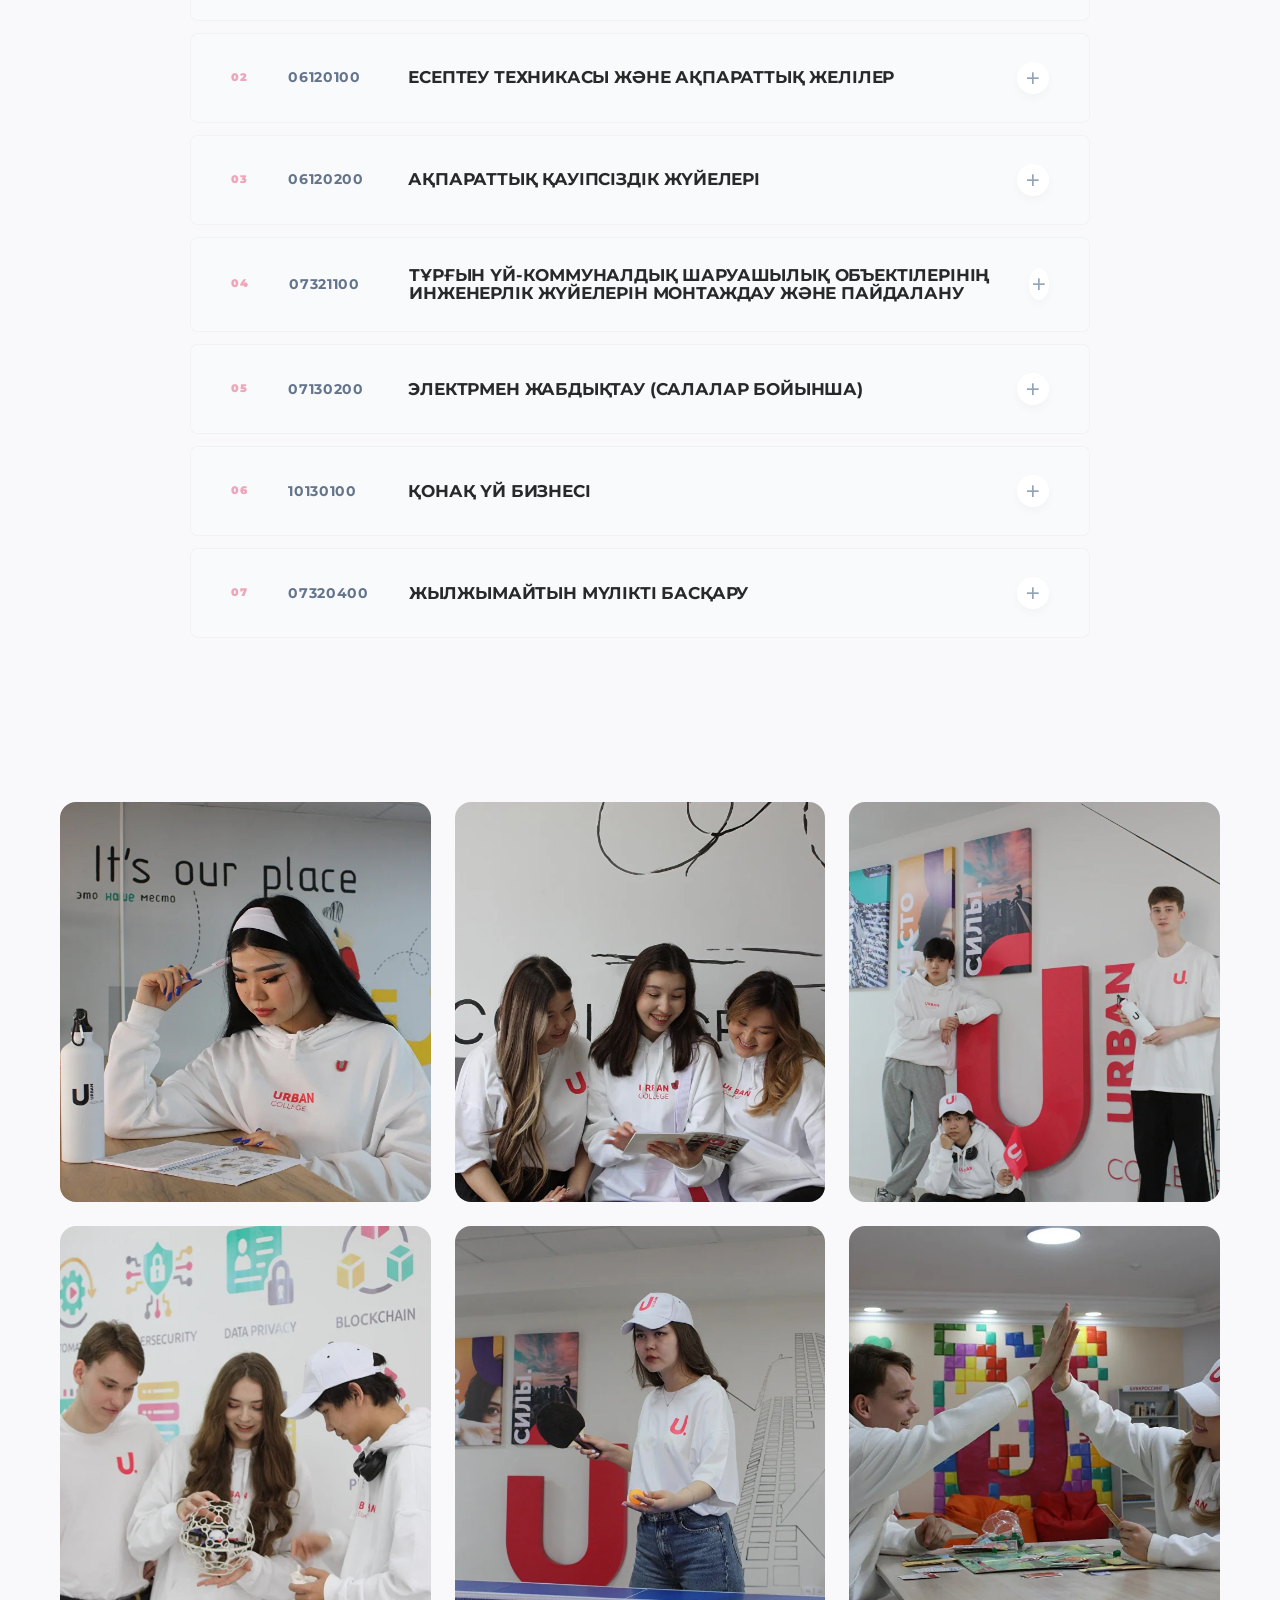
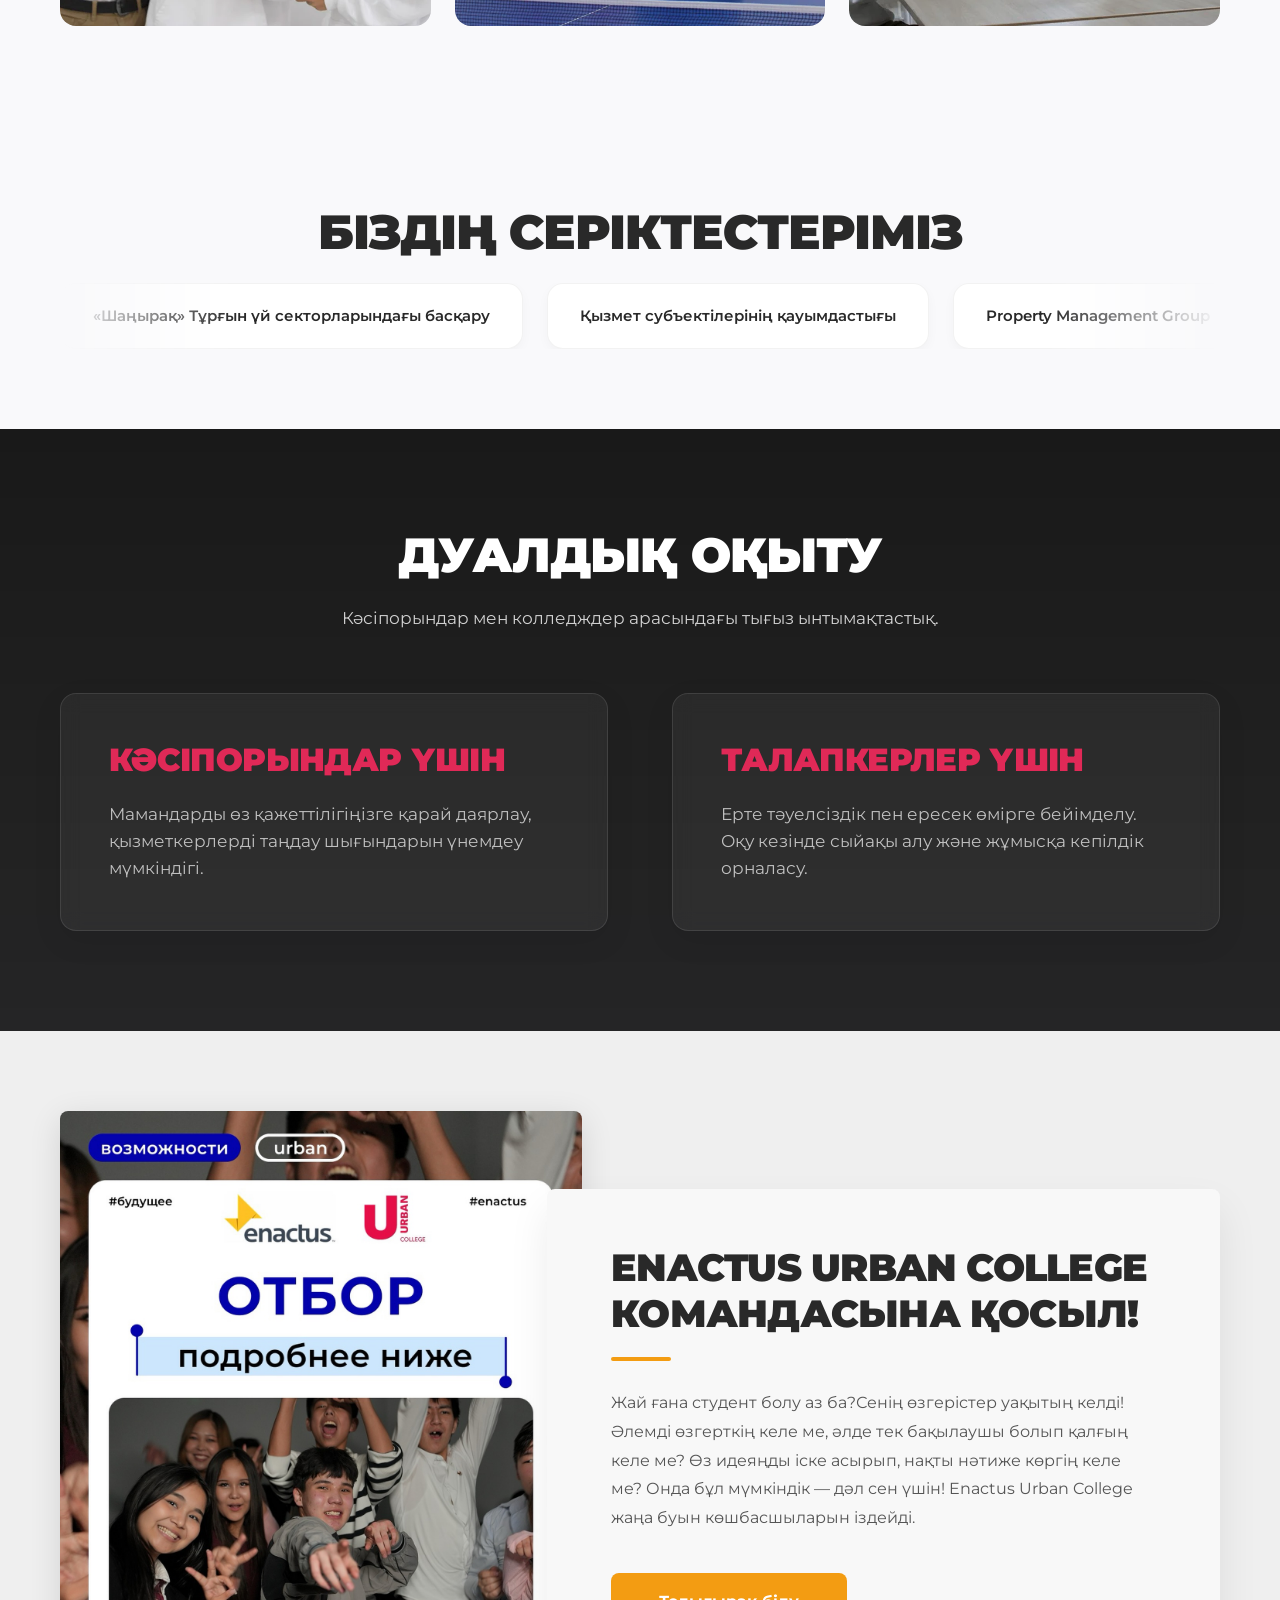
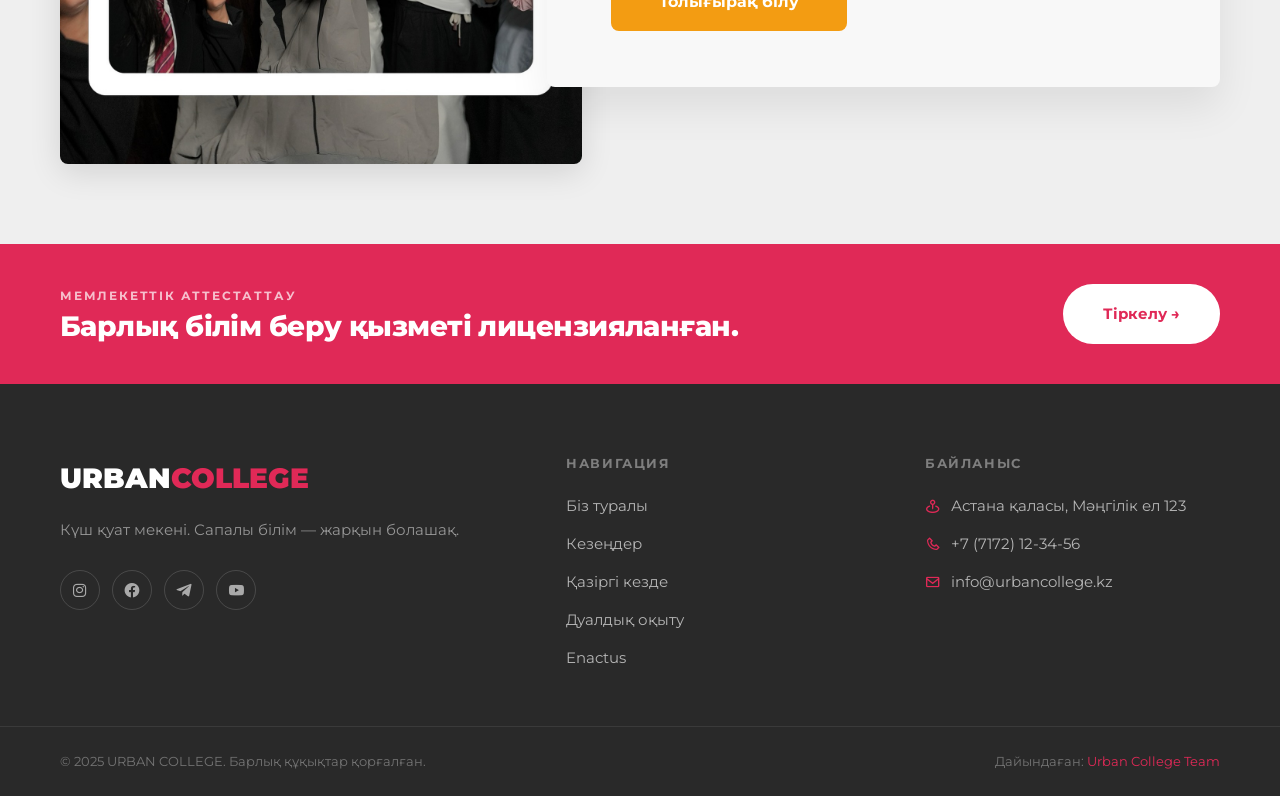
==== commit 7e4e5ca9: "готовый фул проект" ====
--- a/index.html
+++ b/index.html
@@ -168,7 +168,7 @@
                         нық қадамды бізбен бірге жасаңыз.</p>
                     <div class="hero-actions">
                         <a href="#facts" class="btn-primary" data-i18n="hero.contact">Байланысқа шығу</a>
-                        <a href="#facts" class="btn-yellow" style="margin-left: 16px;" data-i18n="hero.more">Жас
+                        <a href="admission.html" class="btn-yellow" style="margin-left: 16px;" data-i18n="hero.more">Жас
                             талапкер</a>
                     </div>
                 </div>
--- a/style.css
+++ b/style.css
@@ -628,28 +628,52 @@
     margin: 0 auto;
     display: flex;
     flex-direction: column;
-    gap: 16px;
+    gap: 12px;
+    counter-reset: prog-counter;
 }
 
 .prog-row {
-    background: #f4f6f8;
-    border-radius: 4px;
-    /* Subtle radius from screenshot */
+    background: #f8fafc;
+    /* Lighter, cleaner gray */
+    border-radius: 8px;
     overflow: hidden;
+    transition: 0.4s cubic-bezier(0.165, 0.84, 0.44, 1);
+    border: 1px solid rgba(0, 0, 0, 0.03);
+    position: relative;
+}
+
+/* Crimson Left Accent */
+.prog-row::before {
+    content: '';
+    position: absolute;
+    left: 0;
+    top: 0;
+    bottom: 0;
+    width: 4px;
+    background: var(--primary-red);
+    transform: scaleY(0);
     transition: 0.3s ease;
+    z-index: 2;
+}
+
+.prog-row:hover::before,
+.prog-row.expanded::before {
+    transform: scaleY(1);
 }
 
 .prog-row-header {
-    padding: 24px 32px;
+    padding: 28px 40px;
     display: flex;
     justify-content: space-between;
     align-items: center;
     cursor: pointer;
     transition: 0.3s;
+    position: relative;
+    z-index: 1;
 }
 
 .prog-row-header:hover {
-    background: #eceff2;
+    background: #f1f5f9;
 }
 
 .prog-code-info {
@@ -658,32 +682,54 @@
     gap: 40px;
 }
 
+/* Decorative Index */
+.prog-code-info::before {
+    counter-increment: prog-counter;
+    content: "0" counter(prog-counter);
+    font-size: 11px;
+    font-weight: 900;
+    color: var(--primary-red);
+    opacity: 0.4;
+    letter-spacing: 0.1em;
+}
+
 .prog-code-num {
-    font-size: 16px;
-    font-weight: 600;
-    color: #444;
-    min-width: 100px;
+    font-size: 14px;
+    font-weight: 700;
+    color: #64748b;
+    min-width: 80px;
+    letter-spacing: 0.05em;
 }
 
 .prog-row-title {
-    font-size: 18px;
-    font-weight: 500;
-    color: #333;
+    font-size: 17px;
+    font-weight: 700;
+    color: var(--primary-black);
     margin: 0;
+    letter-spacing: -0.01em;
+    text-transform: uppercase;
 }
 
 .prog-row-icon {
-    font-size: 24px;
-    color: #999;
-    transition: 0.4s;
-    display: flex;
-    align-items: center;
+    font-size: 20px;
+    color: #94a3b8;
+    transition: 0.5s cubic-bezier(0.4, 0, 0.2, 1);
+    display: flex;
+    align-items: center;
+    justify-content: center;
+    width: 32px;
+    height: 32px;
+    background: white;
+    border-radius: 50%;
+    box-shadow: 0 4px 10px rgba(0, 0, 0, 0.03);
 }
 
 .prog-row.expanded .prog-row-icon {
     transform: rotate(45deg);
     /* Plus to X */
-    color: var(--primary-red);
+    color: white;
+    background: var(--primary-red);
+    box-shadow: 0 4px 15px rgba(225, 37, 83, 0.3);
 }
 
 /* Body / Content */
@@ -702,18 +748,20 @@
 }
 
 .prog-qual {
-    padding: 0 32px 32px 172px;
-    /* Aligned with title start */
+    padding: 0 40px 32px 190px;
+    /* Alaligned with title start */
+    border-top: 1px solid rgba(0, 0, 0, 0.03);
+    padding-top: 24px;
 }
 
 .qual-label {
     display: block;
-    font-size: 11px;
-    font-weight: 800;
-    color: var(--text-muted);
-    letter-spacing: 0.05em;
+    font-size: 10px;
+    font-weight: 900;
+    color: #94a3b8;
+    letter-spacing: 0.15em;
     text-transform: uppercase;
-    margin-bottom: 8px;
+    margin-bottom: 12px;
 }
 
 .prog-qual ul {
@@ -724,33 +772,72 @@
 
 .prog-qual li {
     font-size: 14px;
-    color: #555;
-    margin-bottom: 4px;
-    line-height: 1.5;
+    color: #475569;
+    margin-bottom: 8px;
+    line-height: 1.6;
+    font-weight: 500;
+    position: relative;
+    padding-left: 20px;
+}
+
+.prog-qual li::before {
+    content: '→';
+    position: absolute;
+    left: 0;
+    color: var(--primary-red);
+    font-weight: 700;
+}
+
+@media (max-width: 900px) {
+    .prog-qual {
+        padding-left: 140px;
+    }
 }
 
 @media (max-width: 768px) {
+    .progs-section h2 {
+        font-size: 24px !important;
+        margin-bottom: 48px;
+    }
+
     .prog-row-header {
         padding: 20px;
+        gap: 12px;
     }
 
     .prog-code-info {
         flex-direction: column;
         align-items: flex-start;
-        gap: 8px;
+        gap: 4px;
+        flex: 1;
+        /* Allow it to take available space */
+        overflow: hidden;
+    }
+
+    .prog-code-info::before {
+        margin-bottom: 2px;
     }
 
     .prog-code-num {
         min-width: unset;
+        font-size: 11px;
+    }
+
+    .prog-row-title {
         font-size: 14px;
-    }
-
-    .prog-row-title {
-        font-size: 16px;
+        line-height: 1.3;
+        width: 100%;
     }
 
     .prog-qual {
-        padding: 0 20px 20px 20px;
+        padding: 20px;
+    }
+
+    .prog-row-icon {
+        width: 28px;
+        height: 28px;
+        font-size: 18px;
+        flex-shrink: 0;
     }
 }
 
@@ -768,6 +855,45 @@
 
 .timeline-intro h2 {
     margin-bottom: 16px;
+}
+
+.text-center {
+    text-align: center;
+}
+
+/* Section Header Polish */
+.progs-section h2 {
+    display: inline-block;
+    position: relative;
+    padding-bottom: 20px;
+    margin-bottom: 64px;
+    width: 100%;
+}
+
+.progs-section h2::after {
+    content: '';
+    position: absolute;
+    bottom: 0;
+    left: 50%;
+    transform: translateX(-50%);
+    width: 80px;
+    height: 3px;
+    background: var(--primary-red);
+    border-radius: 10px;
+}
+
+.progs-section h2::before {
+    content: '';
+    position: absolute;
+    bottom: -4px;
+    left: 50%;
+    transform: translateX(-50%);
+    width: 12px;
+    height: 12px;
+    background: white;
+    border: 2px solid var(--primary-red);
+    border-radius: 50%;
+    z-index: 1;
 }
 
 .timeline-intro p {
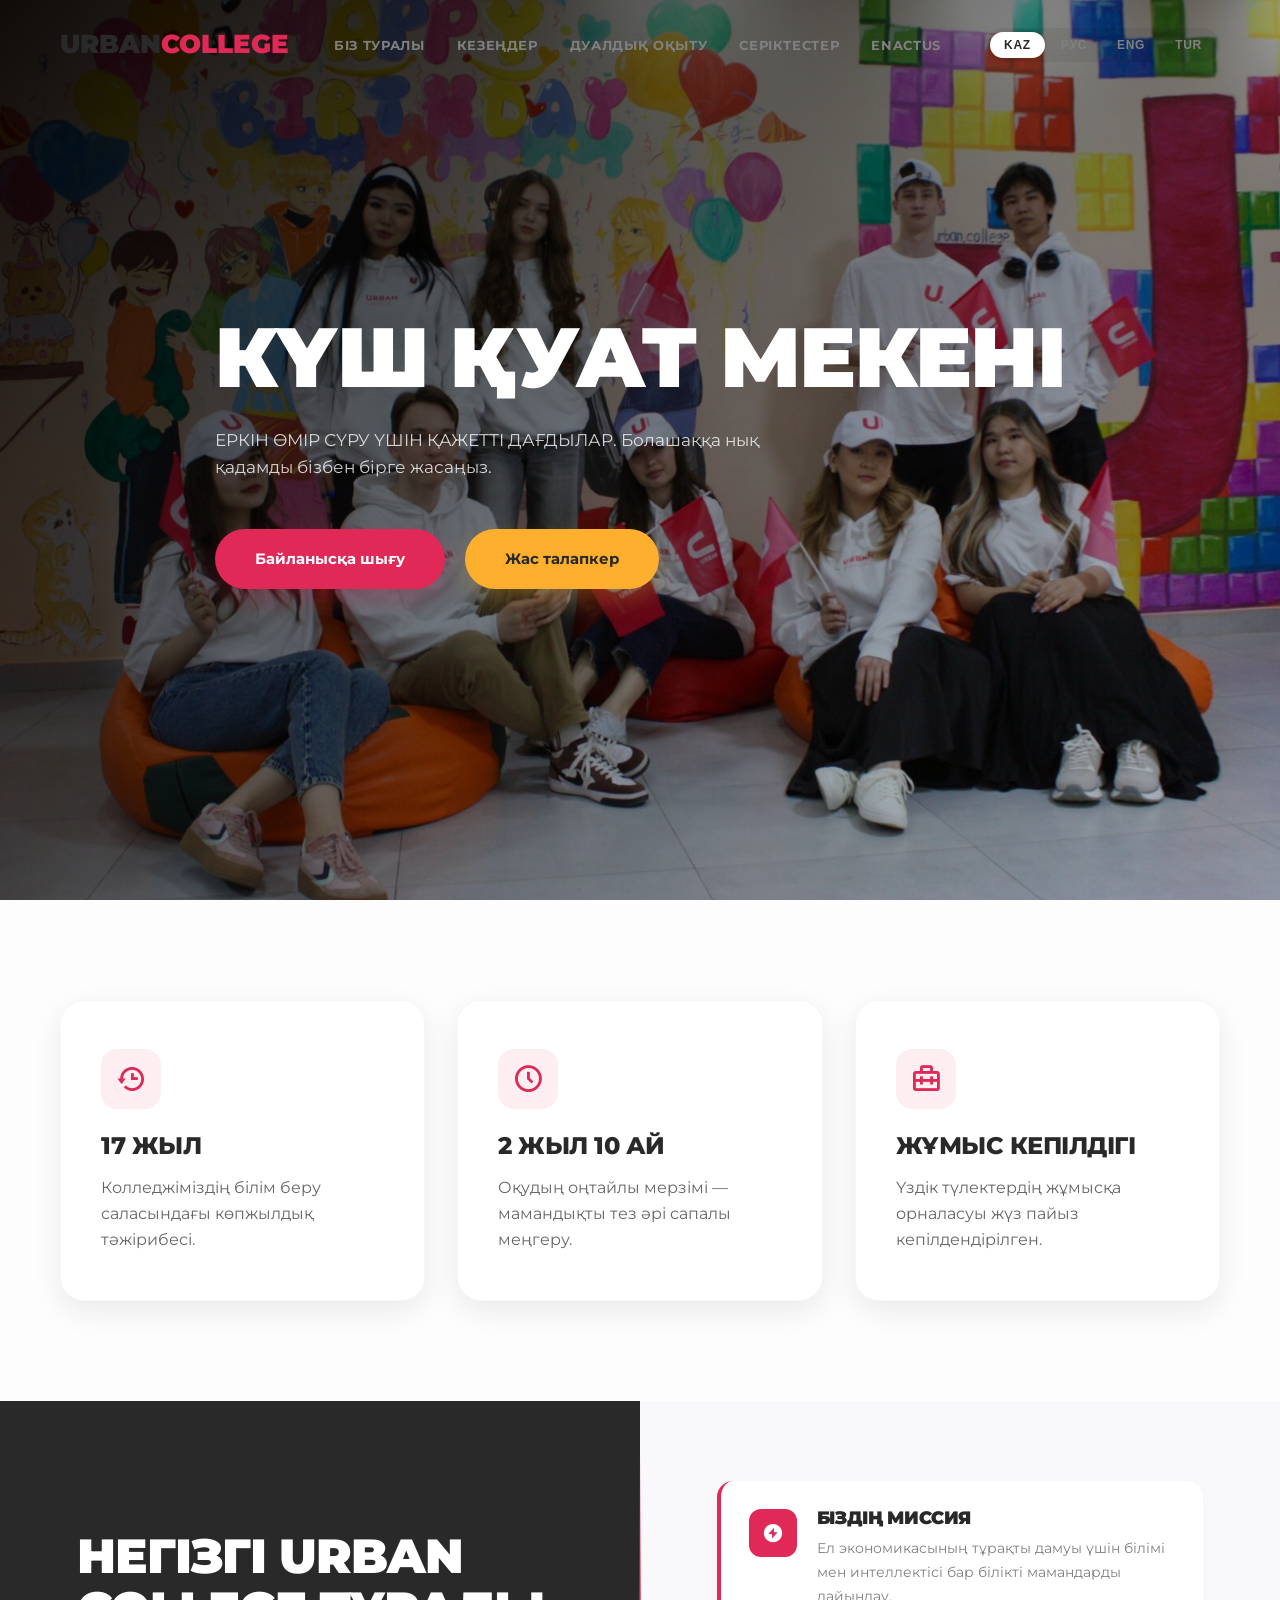
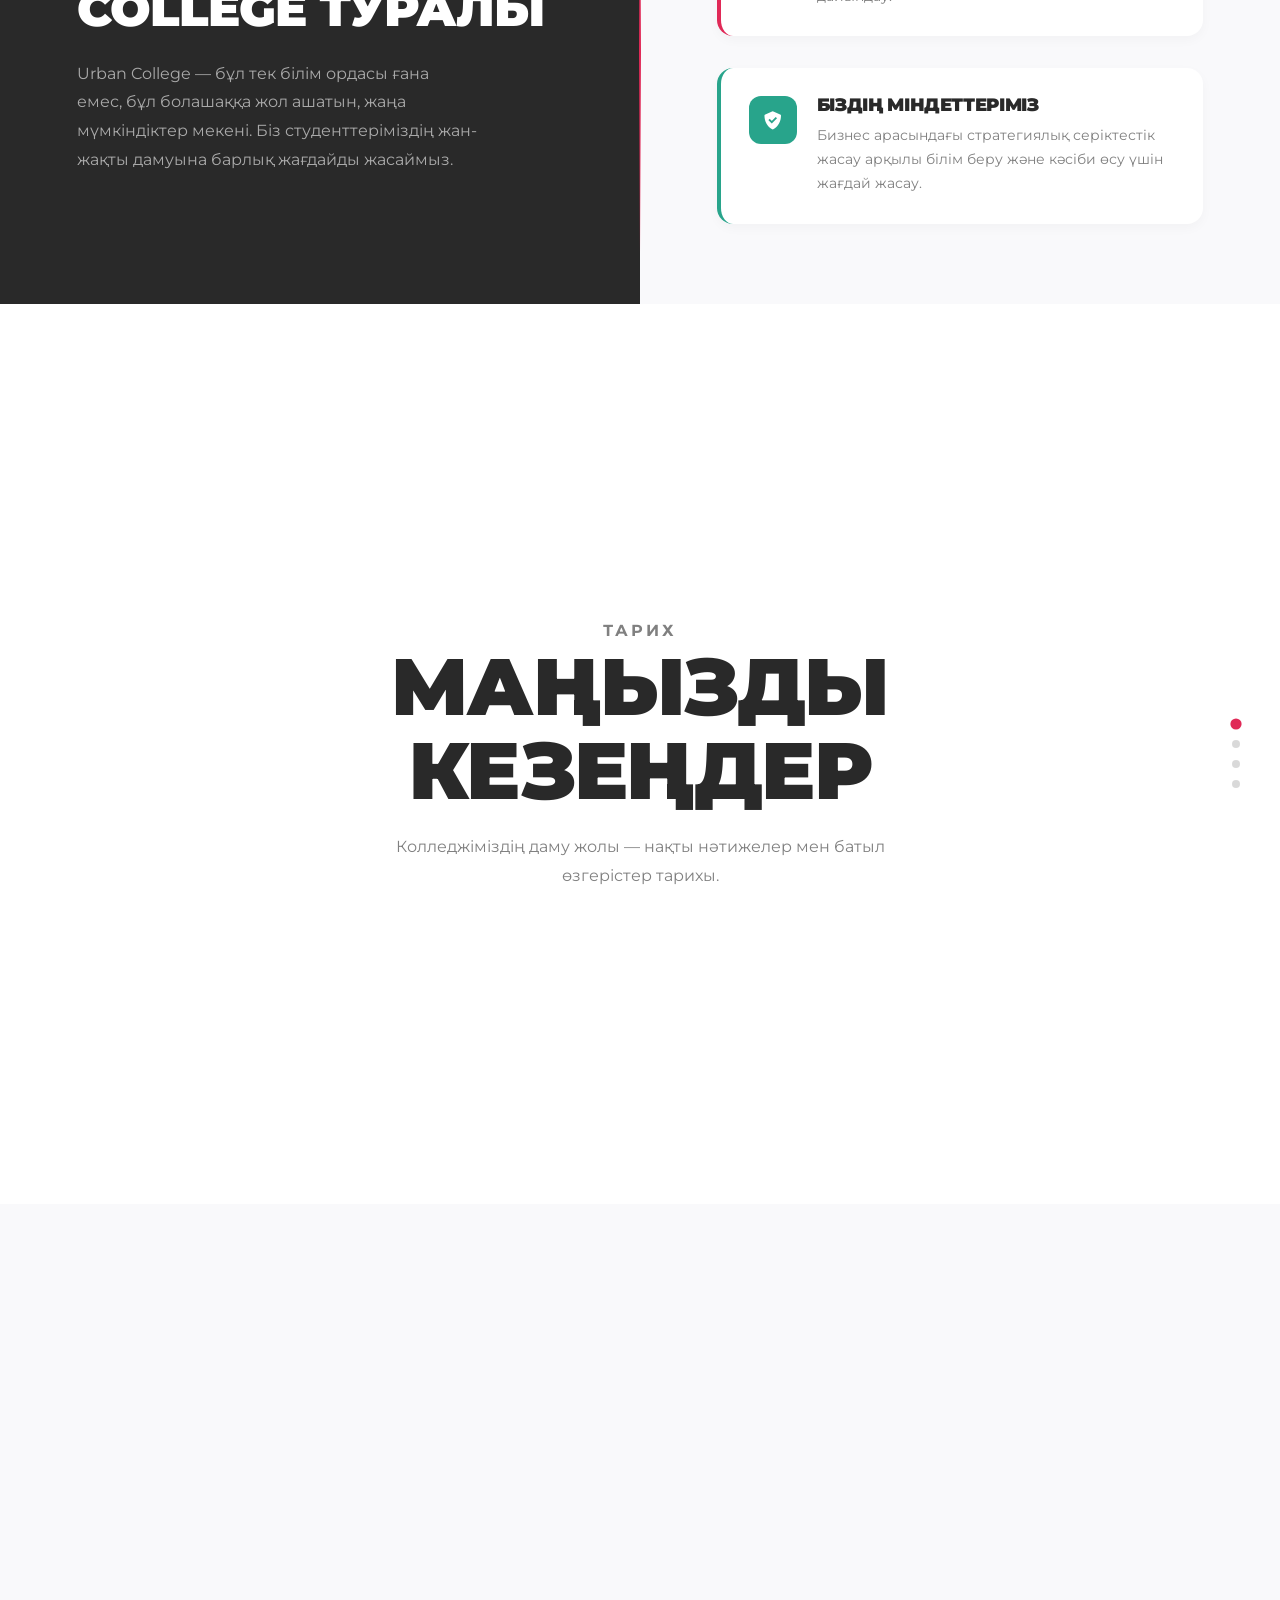
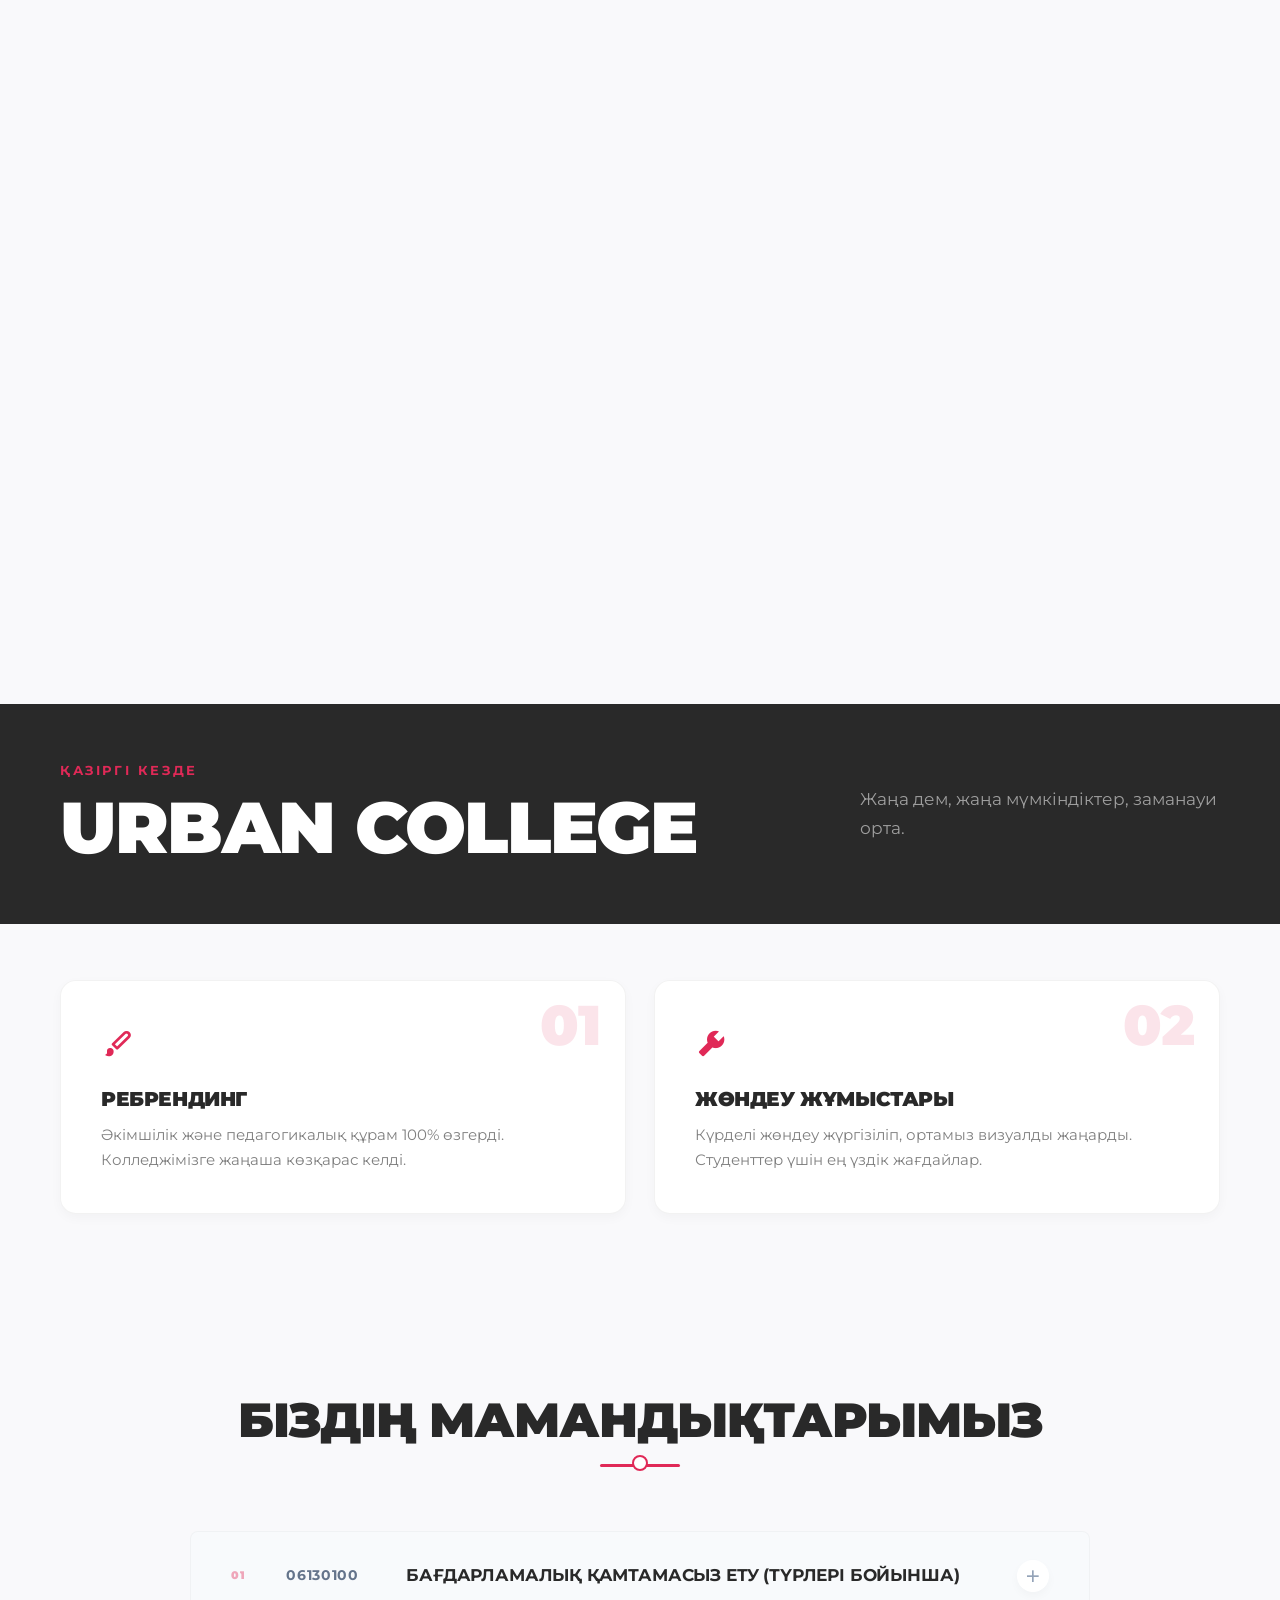
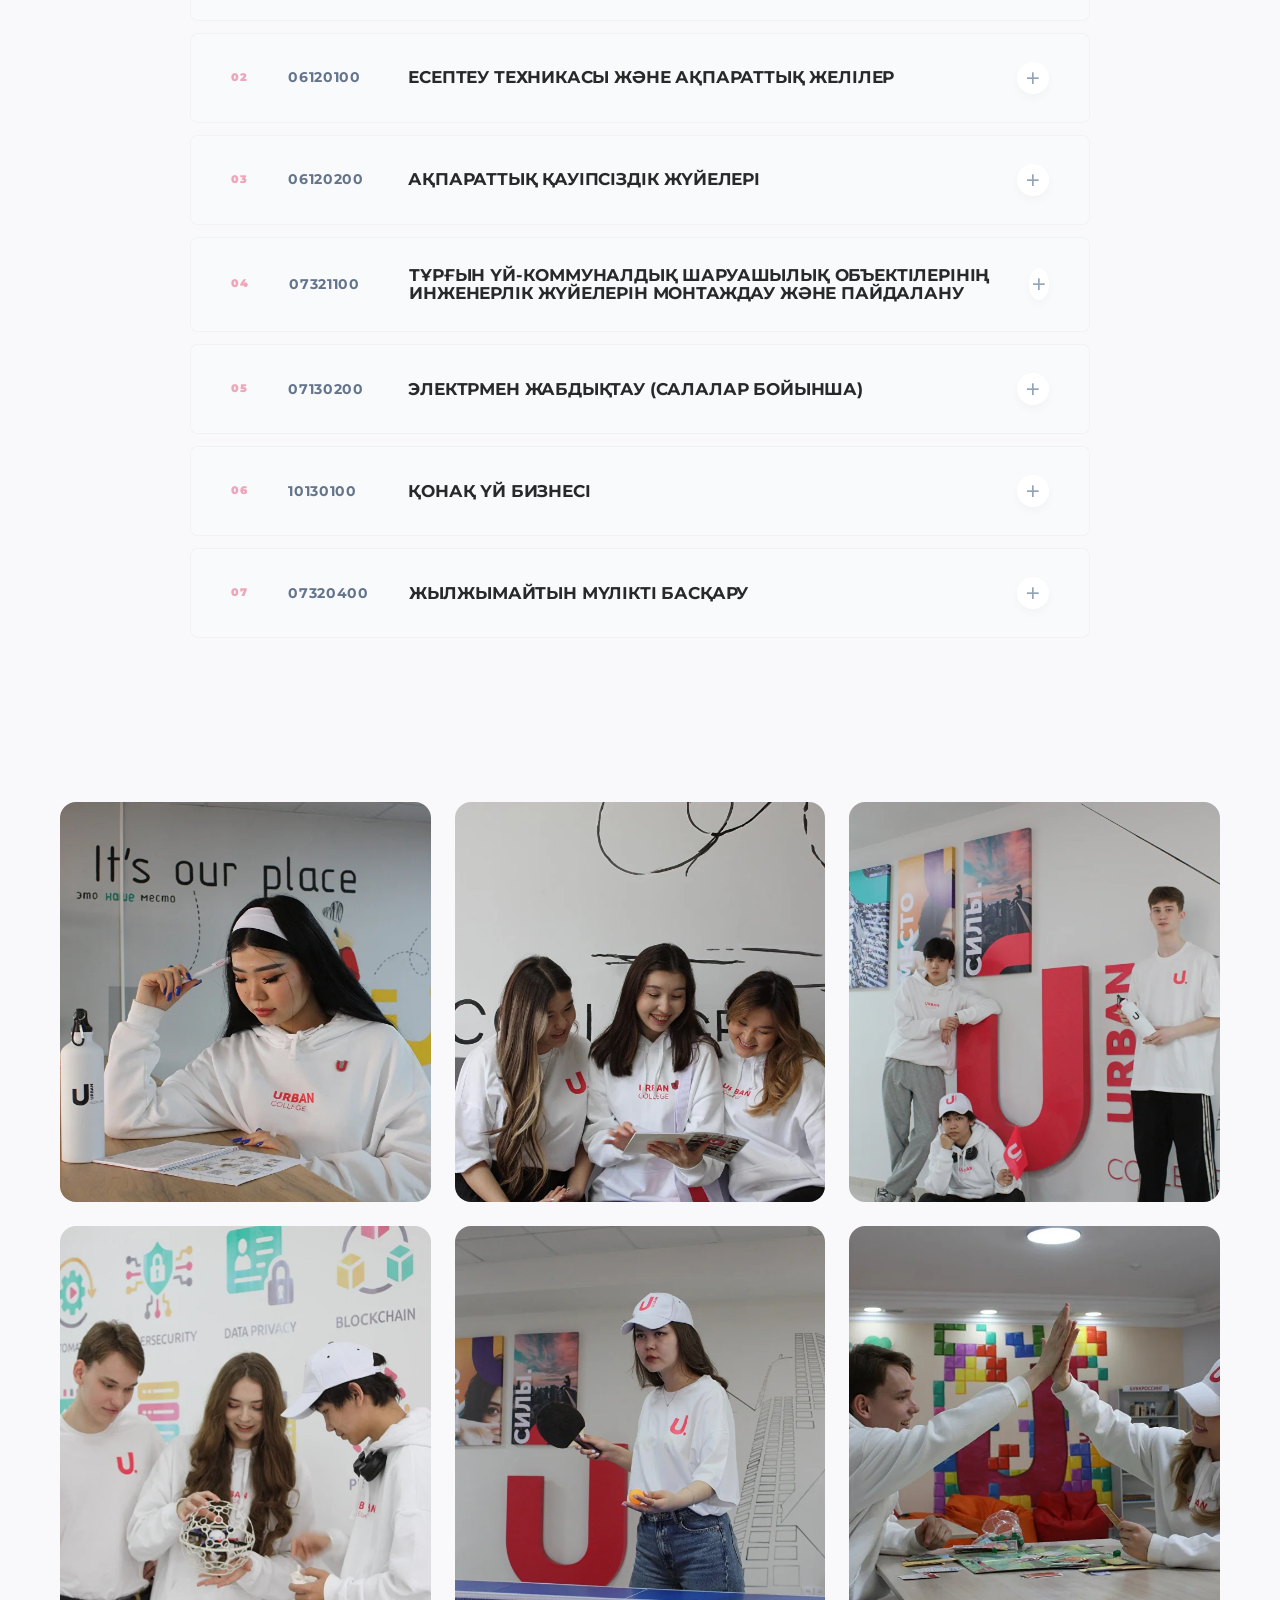
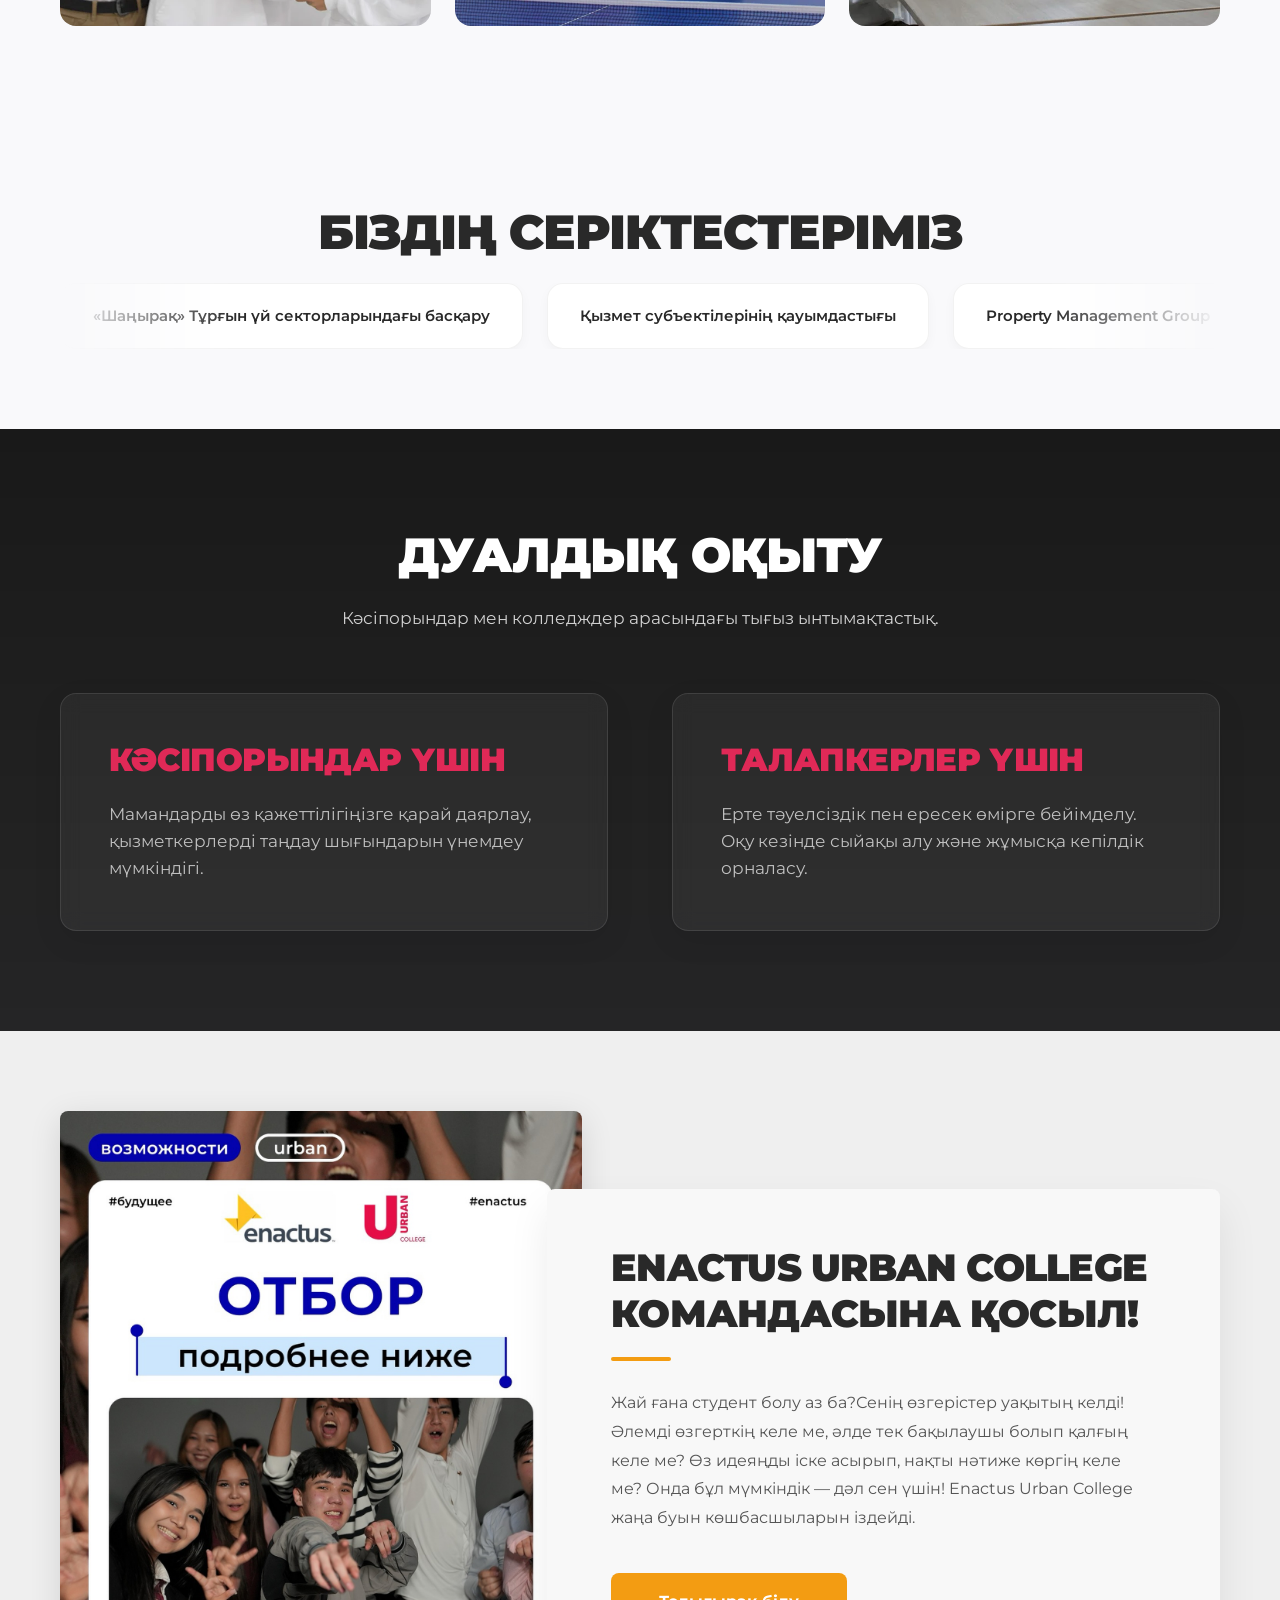
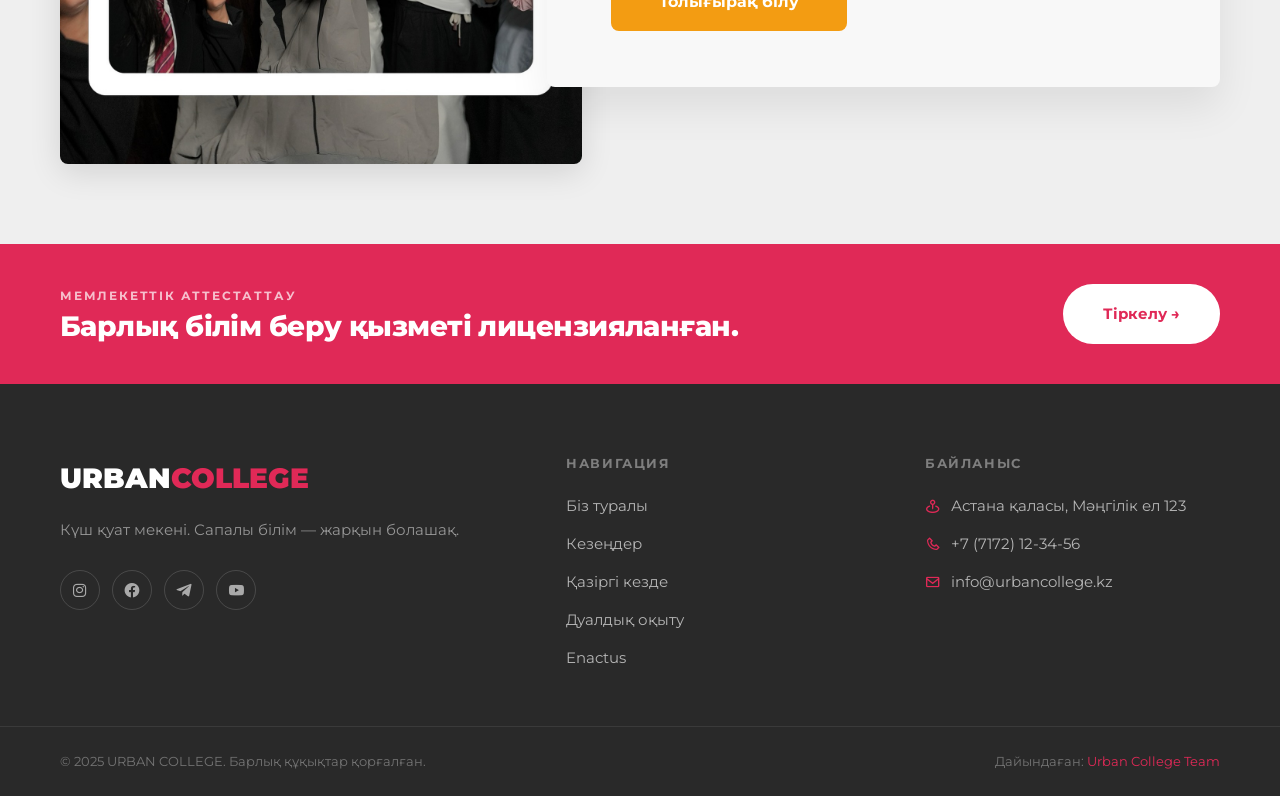
==== commit 6eebe645: "меню исправлена" ====
--- a/index.html
+++ b/index.html
@@ -133,30 +133,6 @@
                 </button>
             </div>
         </div>
-        <!-- Mobile Menu Overlay -->
-        <div class="mobile-menu" id="mobile-menu">
-            <button class="mobile-menu-close" id="mobile-menu-close">
-                <i class='bx bx-x'></i>
-            </button>
-            <nav class="mobile-nav">
-                <ul class="mobile-nav-list">
-                    <li><a href="#about" data-i18n="nav.about">Біз туралы</a></li>
-                    <li><a href="#timeline" data-i18n="nav.timeline">Кезеңдер</a></li>
-                    <li><a href="#dual" data-i18n="nav.dual">Дуалдық оқыту</a></li>
-                    <li><a href="#partners" data-i18n="nav.partners">Серіктестер</a></li>
-                    <li><a href="#enactus" data-i18n="nav.enactus">Enactus</a></li>
-                </ul>
-            </nav>
-            <div class="mobile-menu-actions">
-
-                <div class="lang-pill mt-32">
-                    <button class="lang-pill-btn active">KAZ</button>
-                    <button class="lang-pill-btn">РУС</button>
-                    <button class="lang-pill-btn">ENG</button>
-                    <button class="lang-pill-btn">TUR</button>
-                </div>
-            </div>
-        </div>
     </header>
 
     <main>
@@ -686,6 +662,30 @@
 
     <script src="main.js"></script>
     <script src="i18n.js"></script>
+
+    <!-- Mobile Menu Overlay -->
+    <div class="mobile-menu" id="mobile-menu">
+        <button class="mobile-menu-close" id="mobile-menu-close">
+            <i class='bx bx-x'></i>
+        </button>
+        <nav class="mobile-nav">
+            <ul class="mobile-nav-list">
+                <li><a href="#about" data-i18n="nav.about">Біз туралы</a></li>
+                <li><a href="#timeline" data-i18n="nav.timeline">Кезеңдер</a></li>
+                <li><a href="#dual" data-i18n="nav.dual">Дуалдық оқыту</a></li>
+                <li><a href="#partners" data-i18n="nav.partners">Серіктестер</a></li>
+                <li><a href="#enactus" data-i18n="nav.enactus">Enactus</a></li>
+            </ul>
+        </nav>
+        <div class="mobile-menu-actions">
+            <div class="lang-pill mt-32">
+                <button class="lang-pill-btn active">KAZ</button>
+                <button class="lang-pill-btn">РУС</button>
+                <button class="lang-pill-btn">ENG</button>
+                <button class="lang-pill-btn">TUR</button>
+            </div>
+        </div>
+    </div>
 </body>
 
 </html>
--- a/style.css
+++ b/style.css
@@ -1384,8 +1384,11 @@
 .mobile-menu {
     position: fixed;
     inset: 0;
+    background: hsl(0, 0%, 12%);
+    /* Opaque fallback */
     background: var(--surface-dark);
-    z-index: 2000;
+    /* Using the token - but ensuring it is opaque */
+    z-index: 9999;
     padding: 100px 40px;
     transform: translateX(100%);
     transition: 0.6s cubic-bezier(0.4, 0, 0.2, 1);
